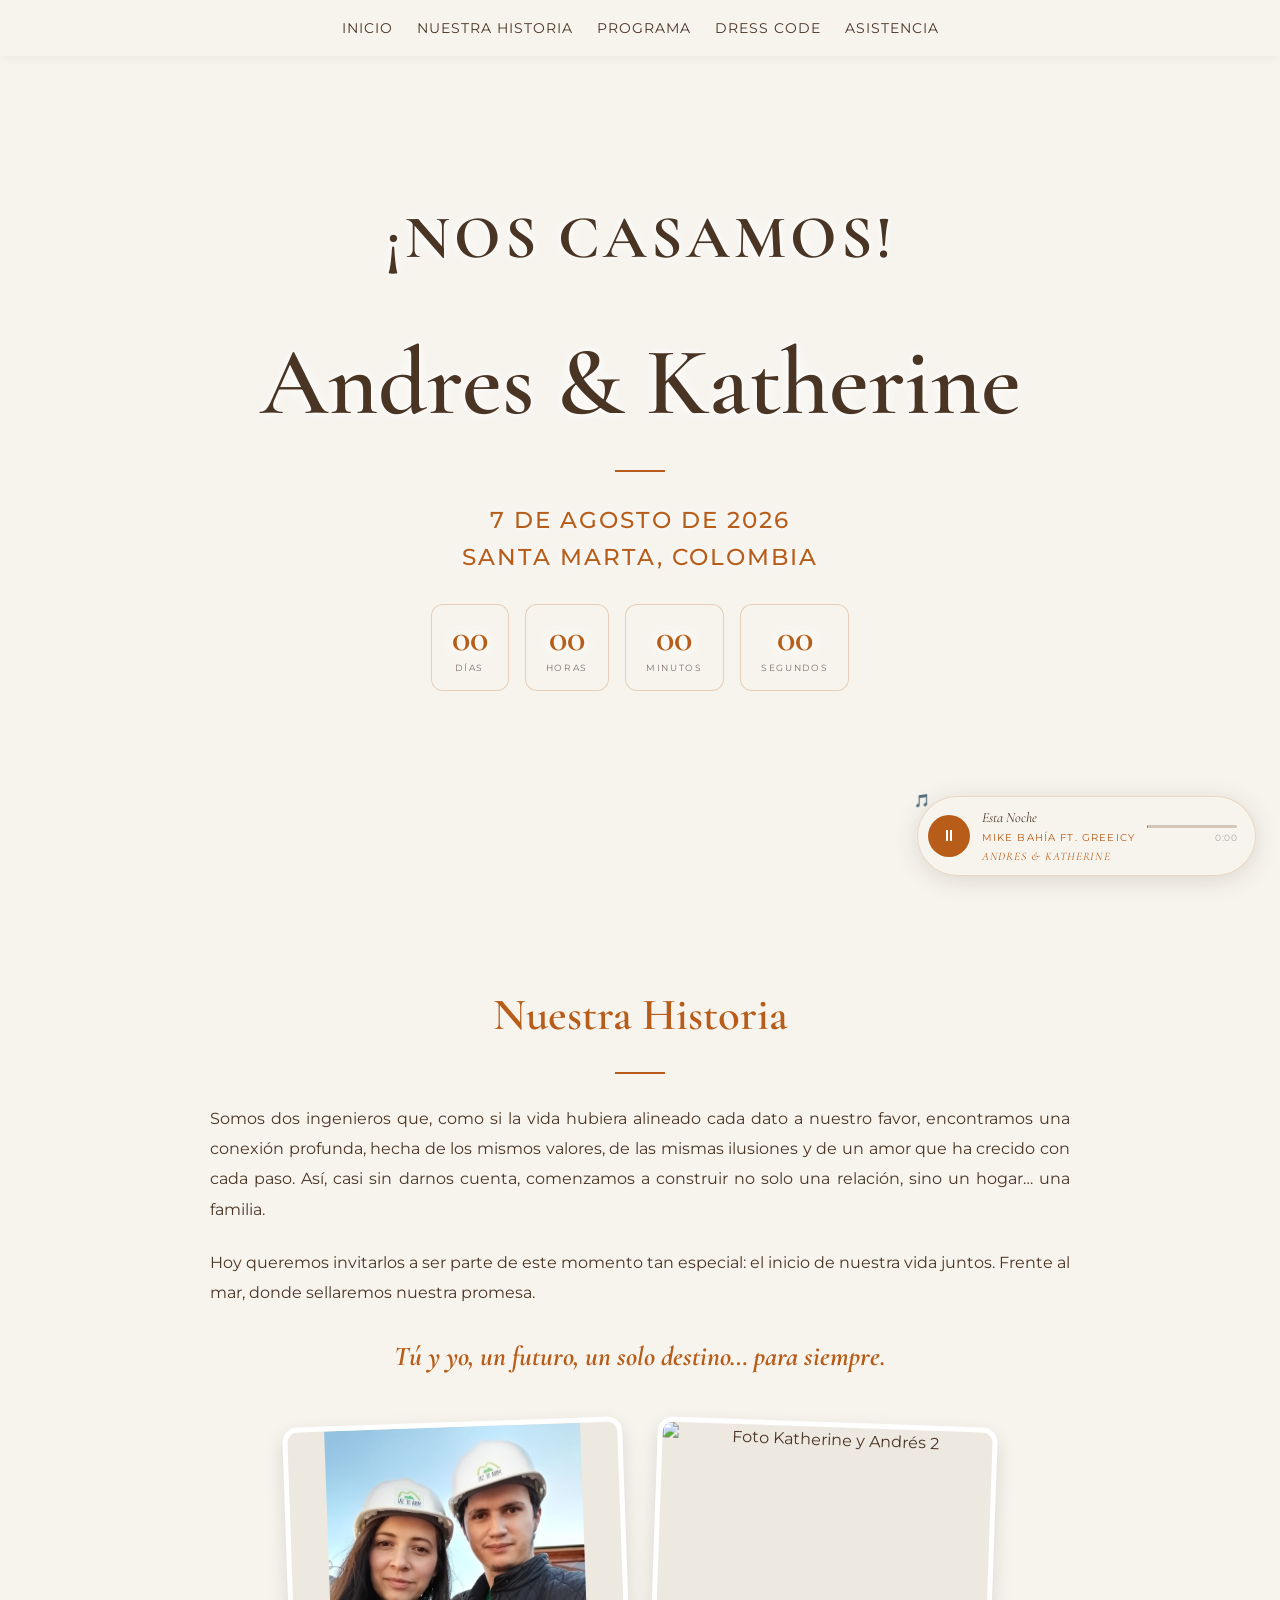
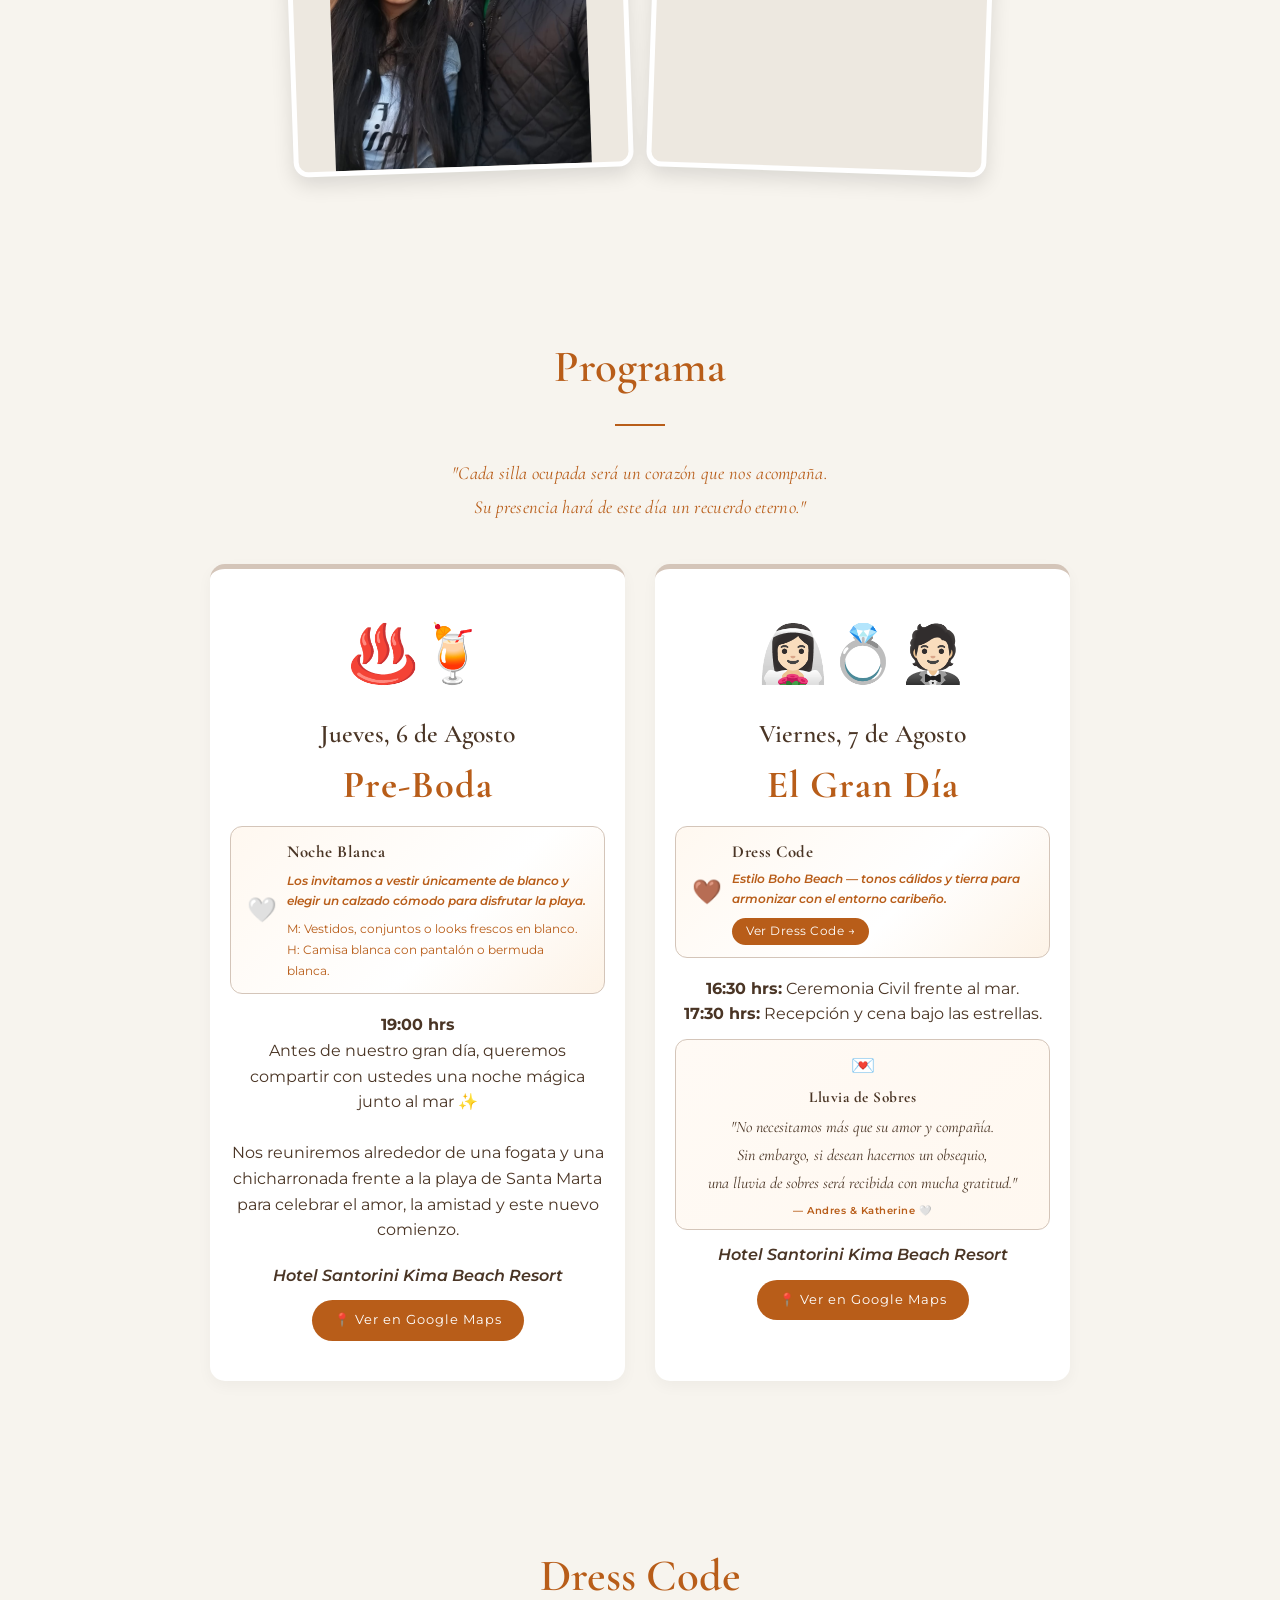
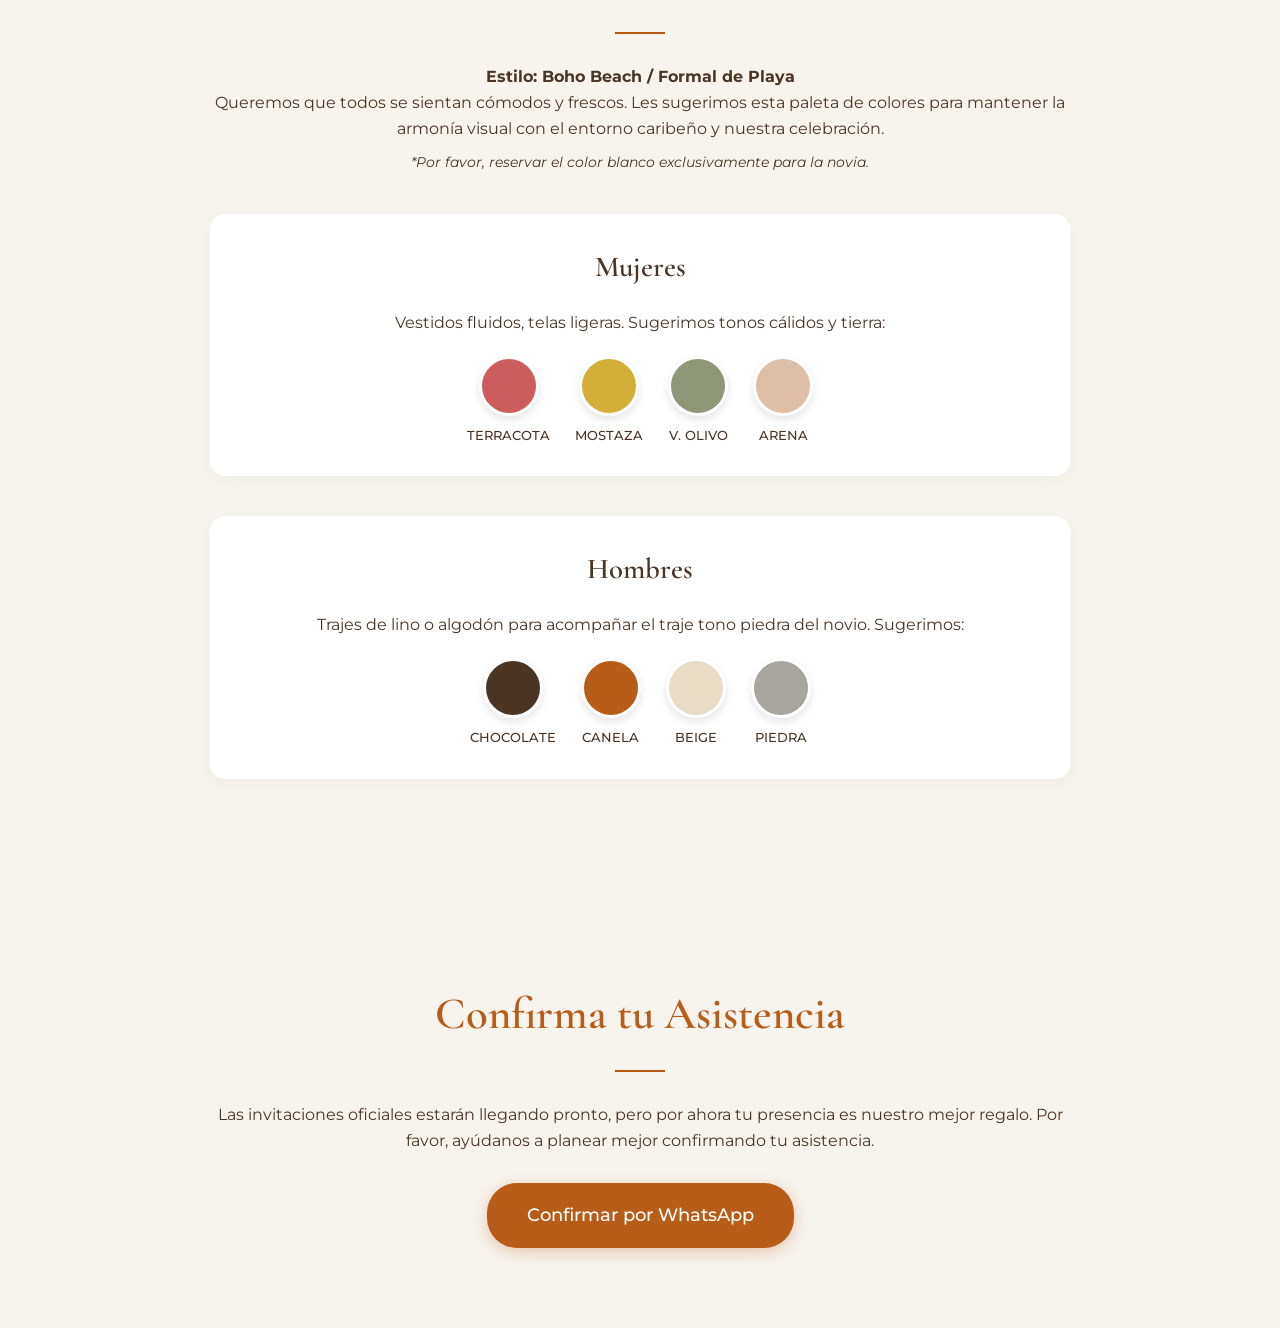
==== index.html @ 2c92c952 "Ajuste seccion programa" ====
<!doctype html>
<html lang="es">

<head>
    <meta charset="UTF-8" />
    <meta name="viewport" content="width=device-width, initial-scale=1.0" />
    <title>Boda Andres & Katherine</title>

    <link rel="preconnect" href="https://fonts.googleapis.com" />
    <link rel="preconnect" href="https://fonts.gstatic.com" crossorigin />
    <link
        href="https://fonts.googleapis.com/css2?family=Cormorant+Garamond:ital,wght@0,400;0,600;1,400&family=Montserrat:wght@300;400;500&display=swap"
        rel="stylesheet" />

    <style>
        :root {
            --bg-color: #f7f4ee;
            --text-color: #4a3525;
            --accent-color: #b85d19;
            --light-accent: #d4c5b9;
            --font-title: "Cormorant Garamond", serif;
            --font-text: "Montserrat", sans-serif;
        }

        * {
            margin: 0;
            padding: 0;
            box-sizing: border-box;
        }

        body {
            font-family: var(--font-text);
            background-color: var(--bg-color);
            color: var(--text-color);
            line-height: 1.6;
        }

        h1,
        h2,
        h3,
        h4 {
            font-family: var(--font-title);
            font-weight: 600;
        }

        nav {
            position: fixed;
            top: 0;
            width: 100%;
            background-color: rgba(247, 244, 238, 0.95);
            padding: 15px 0;
            text-align: center;
            z-index: 1000;
            box-shadow: 0 2px 10px rgba(0, 0, 0, 0.05);
        }

        nav a {
            text-decoration: none;
            color: var(--text-color);
            margin: 0 10px;
            font-size: 0.85rem;
            text-transform: uppercase;
            letter-spacing: 1px;
            transition: color 0.3s;
        }

        nav a:hover {
            color: var(--accent-color);
        }

        section {
            padding: 80px 20px;
            max-width: 900px;
            margin: 0 auto;
            text-align: center;
        }

        /* CARRUSEL */
        #inicio {
            position: relative;
            height: 100vh;
            display: flex;
            flex-direction: column;
            justify-content: center;
            align-items: center;
            overflow: hidden;
            padding-top: 60px;
            max-width: 100%;
        }

        .carousel-track { position: absolute; inset: 0; z-index: 0; }

        .carousel-slide {
            position: absolute;
            inset: 0;
            opacity: 0;
            transition: opacity 1.4s ease-in-out;
            overflow: hidden;
        }

        /* Fondo difuminado — llena espacios laterales en fotos verticales */
        .carousel-slide::before {
            content: '';
            position: absolute;
            inset: -20px;
            background-image: inherit;
            background-size: cover;
            background-position: center;
            filter: blur(18px) brightness(0.55) saturate(0.75);
            transform: scale(1.1);
            z-index: 0;
        }

        /* Foto principal centrada y completa — sin recortar */
        .carousel-slide::after {
            content: '';
            position: absolute;
            inset: 0;
            background-image: inherit;
            background-size: contain;
            background-position: center;
            background-repeat: no-repeat;
            z-index: 1;
        }

        /* Gradiente elegante encima del carrusel */
        .carousel-track::after {
            content: '';
            position: absolute;
            inset: 0;
            background: linear-gradient(to bottom,
                rgba(247, 244, 238, 0.10) 0%,
                rgba(247, 244, 238, 0.40) 60%,
                rgba(247, 244, 238, 0.88) 100%);
            z-index: 2;
            pointer-events: none;
        }

        .carousel-slide.active {
            opacity: 1;
        }

        /* Hint visual — invita al usuario a interactuar */
        .touch-hint {
            position: absolute;
            bottom: 5.5rem;
            left: 50%;
            font-family: var(--font-title);
            font-style: italic;
            font-size: 1.4rem;
            color: rgba(74, 53, 37, 0.9);
            letter-spacing: .18em;
            z-index: 10;
            pointer-events: none;
            white-space: nowrap;
            text-shadow: 0 1px 12px rgba(247,244,238,0.9);
            animation: fadeHint 2s ease-in-out infinite;
            transition: opacity .5s ease;
        }
        .touch-hint.hidden {
            opacity: 0 !important;
            animation: none !important;
        }
        @keyframes fadeHint {
            0%   { opacity: .5;  transform: translateX(-50%) scale(1);    }
            50%  { opacity: 1;   transform: translateX(-50%) scale(1.12); }
            100% { opacity: .5;  transform: translateX(-50%) scale(1);    }
        }

        /* ── FLECHA DE SCROLL ── */
        .scroll-arrow {
            position: absolute;
            bottom: 2rem;
            left: 50%;
            transform: translateX(-50%);
            z-index: 10;
            display: flex;
            flex-direction: column;
            align-items: center;
            gap: .35rem;
            opacity: 0;
            pointer-events: none;
            transition: opacity .8s ease;
        }
        .scroll-arrow.visible { opacity: 1; }
        .scroll-arrow.hidden  { opacity: 0; }
        .scroll-arrow span {
            font-family: var(--font-title);
            font-style: italic;
            font-size: 1.4rem;
            letter-spacing: .18em;
            color: rgba(74, 53, 37, 0.9);
            text-shadow: 0 1px 8px rgba(247,244,238,0.85);
            margin-bottom: .2rem;
        }
        .scroll-arrow .chevron {
            width: 20px;
            height: 20px;
            border-right: 2px solid rgba(74, 53, 37, 0.45);
            border-bottom: 2px solid rgba(74, 53, 37, 0.45);
            transform: rotate(45deg);
            animation: arrowBounce 1.4s ease-in-out infinite;
        }
        .scroll-arrow .chevron:nth-child(3) { animation-delay: .2s; }
        .scroll-arrow .chevron:nth-child(4) { animation-delay: .4s; }
        @keyframes arrowBounce {
            0%, 100% { opacity: .25; transform: rotate(45deg) translateY(0);   }
            50%       { opacity: .9;  transform: rotate(45deg) translateY(5px); }
        }

        /* 
          *** INSTRUCCIONES DE USO ***
          Reemplaza las URLs de abajo con las rutas de tus fotos.
          Puedes usar rutas relativas como: url('img/foto1.jpg')
          o URLs externas. Añade o quita slides según necesites.
        */
        /* ── 23 slides ── */
        .slide-1  { background-image: url('img/Arrodillada.JPG'); }
        .slide-2  { background-image: url('img/foto1.jpeg'); }
        .slide-4  { background-image: url('img/foto4.jpeg'); }
        .slide-5  { background-image: url('img/foto5.jpeg'); }
        .slide-6  { background-image: url('img/foto6.jpeg'); }
        .slide-7  { background-image: url('img/foto7.jpeg'); }
        .slide-8  { background-image: url('img/foto8.jpeg'); }
        .slide-9  { background-image: url('img/foto9.jpeg'); }
        .slide-10 { background-image: url('img/foto10.jpeg'); }
        .slide-11 { background-image: url('img/foto11.jpeg'); }
        .slide-12 { background-image: url('img/foto12.jpeg'); }
        .slide-13 { background-image: url('img/foto13.jpeg'); }
        .slide-14 { background-image: url('img/foto14.jpeg'); }
        .slide-15 { background-image: url('img/foto15.jpeg'); }
        .slide-16 { background-image: url('img/foto16.jpeg'); }
        .slide-17 { background-image: url('img/foto17.jpeg'); }
        .slide-19 { background-image: url('img/foto19.jpeg'); }
        .slide-20 { background-image: url('img/foto20.jpeg'); }
        .slide-21 { background-image: url('img/foto23.jpeg'); }
        .slide-22 { background-image: url('img/Beso.png'); }


        /* Contenido del Hero (sobre el carrusel) */
        .hero-content {
            position: relative;
            z-index: 2;
            display: flex;
            flex-direction: column;
            align-items: center;
            text-shadow:
                0 0 6px rgba(255,255,255,0.95),
                0 0 14px rgba(255,255,255,0.75),
                0 0 24px rgba(255,255,255,0.45);
        }

        #inicio h1 { font-size: 6rem; margin-bottom: 10px; color: var(--text-color); }
        #inicio h2 { font-size: 1.5rem; font-weight: 400; letter-spacing: 3px; margin-bottom: 20px; }

        .fecha-lugar {
            font-size: 1.45rem;
            font-weight: 500;
            text-transform: uppercase;
            letter-spacing: 2px;
            color: var(--accent-color);
        }

        /* ================================================
           RESTO DE SECCIONES (sin cambios)
        ================================================ */
        .section-title {
            font-size: 2.8rem;
            margin-bottom: 20px;
            color: var(--accent-color);
        }

        .divider {
            width: 50px;
            height: 2px;
            background-color: var(--accent-color);
            margin: 0 auto 30px auto;
        }

        /* Historia texto */
        .historia-texto {
            max-width: max-content;
            margin: 0 auto;
            text-align: justify;
            hyphens: auto;
        }

        .historia-texto p {
            margin-bottom: 1.4em;
            font-size: 1rem;
            line-height: 1.9;
            color: var(--text-color);
        }

        .historia-frase {
            font-family: var(--font-title);
            font-style: italic;
            font-size: 1.7rem !important;
            font-weight: 700 !important;
            color: var(--accent-color) !important;
            text-align: center !important;
            margin-top: 10px;
            margin-bottom: 0 !important;
        }

        .galeria-pareja {
            display: flex;
            justify-content: center;
            gap: 24px;
            margin-top: 40px;
            flex-wrap: wrap;
            align-items: flex-start;
        }

        .galeria-pareja img {
            width: 100%;
            max-width: 340px;
            height: 350px;            /* altura automática = foto completa */
            border-radius: 15px;
            box-shadow: 0 8px 20px rgba(0,0,0,0.12);
            object-fit: contain;     /* nunca recorta */
            background-color: #ede8e0;
            border: 5px solid #fff;
            transform: rotate(-2deg);
            transition: transform 0.3s;
        }

        .galeria-pareja img:nth-child(even) {
            transform: rotate(2deg);
        }

        .galeria-pareja img:hover {
            transform: rotate(0deg) scale(1.02);
        }

        .programa-container {
            display: flex;
            gap: 30px;
            margin-top: 40px;
        }

        .columna-programa {
            flex: 1;
            background-color: #fff;
            padding: 40px 20px;
            border-radius: 15px;
            box-shadow: 0 5px 15px rgba(0, 0, 0, 0.04);
            border-top: 5px solid var(--light-accent);
        }

        .icono-animado {
            font-size: 3.5rem;
            margin-bottom: 15px;
            display: inline-block;
            animation: flotar 3s ease-in-out infinite;
        }

        @keyframes flotar {

            0%,
            100% {
                transform: translateY(0);
            }

            50% {
                transform: translateY(-10px);
            }
        }

        .genero-dresscode {
            margin: 40px 0;
            background: #fff;
            padding: 30px;
            border-radius: 15px;
            box-shadow: 0 5px 15px rgba(0, 0, 0, 0.03);
        }

        .genero-dresscode h4 {
            font-size: 1.8rem;
            margin-bottom: 20px;
            color: var(--text-color);
        }

        .paleta-colores {
            display: flex;
            justify-content: center;
            gap: 25px;
            flex-wrap: wrap;
        }

        .color-item {
            display: flex;
            flex-direction: column;
            align-items: center;
        }

        .color-swatch {
            width: 60px;
            height: 60px;
            border-radius: 50%;
            margin-bottom: 10px;
            box-shadow: 0 4px 8px rgba(0, 0, 0, 0.1);
            border: 3px solid #fff;
        }

        .c-chocolate {
            background-color: #4a3525;
        }

        .c-canela {
            background-color: #b85d19;
        }

        .c-beige {
            background-color: #e8dcc7;
        }

        .c-piedra {
            background-color: #a8a59e;
        }

        .c-terracota {
            background-color: #cd5c5c;
        }

        .c-olivo {
            background-color: #8f9779;
        }

        .c-mostaza {
            background-color: #d4af37;
        }

        .c-arena {
            background-color: #dcbfa6;
        }

        .nombre-color {
            font-size: 0.8rem;
            font-weight: 500;
            text-transform: uppercase;
        }

        /* WhatsApp */
        .btn-whatsapp {
            display: inline-block;
            background-color: var(--accent-color);
            color: #fff;
            padding: 18px 40px;
            border-radius: 30px;
            text-decoration: none;
            font-weight: 500;
            font-size: 1.1rem;
            margin-top: 30px;
            transition:
                background-color 0.3s,
                transform 0.3s;
            box-shadow: 0 4px 15px rgba(184, 93, 25, 0.3);
        }

        .btn-whatsapp:hover {
            background-color: var(--text-color);
            transform: translateY(-3px);
        }

        /* ================================================
           CONTADOR REGRESIVO
        ================================================ */
        .countdown-wrapper {
            position: relative;
            z-index: 2;
            margin-top: 28px;
            display: flex;
            gap: 16px;
            justify-content: center;
            flex-wrap: wrap;
        }

        .countdown-item {
            background: rgba(247, 244, 238, 0.82);
            backdrop-filter: blur(6px);
            border: 1px solid rgba(184, 93, 25, 0.25);
            border-radius: 12px;
            padding: 14px 20px;
            min-width: 72px;
            text-align: center;
        }

        .countdown-num {
            font-family: var(--font-title);
            font-size: 2.4rem;
            font-weight: 600;
            color: var(--accent-color);
            line-height: 1;
            display: block;
        }

        .countdown-label {
            font-family: var(--font-text);
            font-size: 0.58rem;
            letter-spacing: 0.18em;
            text-transform: uppercase;
            color: var(--text-color);
            opacity: 0.7;
            margin-top: 4px;
            display: block;
        }

        /* ================================================
           REPRODUCTOR DE MÚSICA
        ================================================ */
        #music-player {
            position: fixed;
            bottom: 24px;
            right: 24px;
            z-index: 999;
            display: flex;
            align-items: center;
            gap: 12px;
            background: rgba(247, 244, 238, 0.96);
            backdrop-filter: blur(10px);
            border: 1px solid rgba(184, 93, 25, 0.2);
            border-radius: 50px;
            padding: 10px 18px 10px 10px;
            box-shadow: 0 4px 24px rgba(74, 53, 37, 0.15);
            transition: all 0.3s ease;
        }

        #music-player:hover {
            box-shadow: 0 6px 32px rgba(74, 53, 37, 0.22);
        }

        .music-btn {
            width: 42px;
            height: 42px;
            border-radius: 50%;
            background: var(--accent-color);
            border: none;
            cursor: pointer;
            display: flex;
            align-items: center;
            justify-content: center;
            font-size: 1rem;
            color: #fff;
            flex-shrink: 0;
            transition:
                background 0.2s,
                transform 0.15s;
        }

        .music-btn:hover {
            background: var(--text-color);
            transform: scale(1.07);
        }

        .music-info {
            display: flex;
            flex-direction: column;
            gap: 1px;
        }

        .music-title {
            font-family: var(--font-title);
            font-size: 0.88rem;
            font-style: italic;
            color: var(--text-color);
            white-space: nowrap;
            max-width: 160px;
            overflow: hidden;
            text-overflow: ellipsis;
        }

        .music-sub {
            font-size: 0.6rem;
            letter-spacing: 0.12em;
            text-transform: uppercase;
            color: var(--accent-color);
        }

        .music-couple {
            font-family: var(--font-title);
            font-style: italic;
            font-size: .72rem;
            color: var(--accent-color);
            letter-spacing: .08em;
            text-transform: uppercase;}
        /* barra de progreso */
        .music-progress-wrap {
            width: 90px;
            display: flex;
            flex-direction: column;
            gap: 3px;
        }

        .music-progress-bar {
            width: 100%;
            height: 3px;
            background: var(--light-accent);
            border-radius: 2px;
            cursor: pointer;
            overflow: hidden;
        }

        .music-progress-fill {
            height: 100%;
            width: 0%;
            background: var(--accent-color);
            border-radius: 2px;
            transition: width 0.3s linear;
            pointer-events: none;
        }

        .music-time {
            font-size: 0.58rem;
            color: #aaa;
            letter-spacing: 0.05em;
            text-align: right;
        }

        /* nota flotante animada */
        .music-note {
            position: absolute;
            top: -6px;
            left: -4px;
            font-size: 0.8rem;
            animation: noteFloat 2.5s ease-in-out infinite;
            pointer-events: none;
        }

        @keyframes noteFloat {

            0%,
            100% {
                transform: translateY(0) rotate(-10deg);
                opacity: 0.8;
            }

            50% {
                transform: translateY(-8px) rotate(10deg);
                opacity: 1;
            }
        }

        .music-note.paused {
            animation: none;
            opacity: 0.4;
        }

        @media (max-width: 768px) {
            #inicio h1 {
                font-size: 3rem;
            }

            #inicio h2 {
                font-size: 1.8rem;
                letter-spacing: 2px;
            }

            nav {
                padding: 10px 0;
                display: flex;
                flex-wrap: wrap;
                justify-content: center;
            }

            nav a {
                margin: 5px 10px;
            }

            .programa-container {
                flex-direction: column;
                gap: 20px;
            }

            .galeria-pareja img {
                max-width: 100%;
            }

            .carousel-btn {
                width: 36px;
                height: 36px;
                font-size: 1rem;
            }

            #music-player {
                bottom: 14px;
                right: 14px;
                padding: 8px 14px 8px 8px;
            }

            .music-progress-wrap {
                display: none;
            }

            .music-title {
                max-width: 120px;
            }
        }
    </style>
</head>

<body>
    <nav>
        <a href="#inicio">Inicio</a>
        <a href="#historia">Nuestra Historia</a>
        <a href="#programa">Programa</a>
        <a href="#dress-code">Dress Code</a>
        <a href="#rsvp">Asistencia</a>
    </nav>

    <!-- CARRUSEL: 23 slides -->
    <section id="inicio">
        <!-- Fondo: slides del carrusel -->
        <div class="carousel-track">
            <div class="carousel-slide slide-1 active"></div>
            <div class="carousel-slide slide-2"></div>
            <div class="carousel-slide slide-4"></div>
            <div class="carousel-slide slide-5"></div>
            <div class="carousel-slide slide-6"></div>
            <div class="carousel-slide slide-7"></div>
            <div class="carousel-slide slide-8"></div>
            <div class="carousel-slide slide-9"></div>
            <div class="carousel-slide slide-10"></div>
            <div class="carousel-slide slide-11"></div>
            <div class="carousel-slide slide-12"></div>
            <div class="carousel-slide slide-13"></div>
            <div class="carousel-slide slide-14"></div>
            <div class="carousel-slide slide-15"></div>
            <div class="carousel-slide slide-16"></div>
            <div class="carousel-slide slide-17"></div>
            <div class="carousel-slide slide-19"></div>
            <div class="carousel-slide slide-20"></div>
            <div class="carousel-slide slide-21"></div>
            <div class="carousel-slide slide-22"></div>
        </div>

        <!-- Hint: desaparece al primer clic -->
        <div class="touch-hint" id="touch-hint">▶ &nbsp;Toca para comenzar</div>

        <!-- Flecha scroll — aparece tras el primer clic -->
        <div class="scroll-arrow" id="scroll-arrow">
            <span>Desliza para descubrir más</span>
            <div class="chevron"></div>
        </div>

        <div class="hero-content">
            <h2 style="font-size: 3.8rem; font-weight: 700; letter-spacing: 4px;">¡NOS CASAMOS!</h2>
            <h1>Andres & Katherine</h1>
            <div class="divider"></div>
            <p class="fecha-lugar">
                7 de Agosto de 2026<br />Santa Marta, Colombia
            </p>

            <!-- CONTADOR REGRESIVO -->
            <div class="countdown-wrapper">
                <div class="countdown-item">
                    <span class="countdown-num" id="cd-d">--</span>
                    <span class="countdown-label">Días</span>
                </div>
                <div class="countdown-item">
                    <span class="countdown-num" id="cd-h">--</span>
                    <span class="countdown-label">Horas</span>
                </div>
                <div class="countdown-item">
                    <span class="countdown-num" id="cd-m">--</span>
                    <span class="countdown-label">Minutos</span>
                </div>
                <div class="countdown-item">
                    <span class="countdown-num" id="cd-s">--</span>
                    <span class="countdown-label">Segundos</span>
                </div>
            </div>
        </div>
    </section>

    <!-- Nuestra Historia -->
    <section id="historia">
        <h2 class="section-title">Nuestra Historia</h2>
        <div class="divider"></div>
        <div class="historia-texto">
            <p>
                Somos dos ingenieros que, como si la vida hubiera alineado cada dato a
                nuestro favor, encontramos una conexión profunda, hecha de los mismos
                valores, de las mismas ilusiones y de un amor que ha crecido con cada
                paso. Así, casi sin darnos cuenta, comenzamos a construir no solo una
                relación, sino un hogar… una familia.
            </p>
            <p>
                Hoy queremos invitarlos a ser parte de este momento tan especial: el
                inicio de nuestra vida juntos. Frente al mar, donde sellaremos nuestra
                promesa.
            </p>
            <p class="historia-frase">
                Tú y yo, un futuro, un solo destino… para siempre.
            </p>
        </div>
        <div class="galeria-pareja">
            <img src="img/Ingenieros.jpeg" alt="Foto Katherine y Andrés 1">
            <img src="img/Anillo.JPG"      alt="Foto Katherine y Andrés 2">
        </div>
    </section>

    <!-- Programa -->
    <section id="programa">
        <h2 class="section-title">Programa</h2>
        <div class="divider"></div>
        <!-- Mensaje central Programa -->
        <p style="
            font-family: var(--font-title);
            font-size: 1.15rem;
            font-style: italic;
            color: var(--accent-color);
            text-align: center;
            line-height: 1.85;
            max-width: 520px;
            margin: 0 auto 2rem;
            letter-spacing: 0.3px;
        ">
            "Cada silla ocupada será un corazón que nos acompaña.<br>
            Su presencia hará de este día un recuerdo eterno."
        </p>

        <div class="programa-container">
            <div class="columna-programa">
                <span class="icono-animado">♨️🍹</span>
                <h3 style="font-size: 1.6rem;">Jueves, 6 de Agosto</h3>
                <h2 style="font-family: var(--font-title); font-size: 2.4rem; color: var(--accent-color); margin-bottom: 8px; font-weight: 700; letter-spacing: 1px;">
                    Pre-Boda
                </h2>

                <!-- Banner Noche Blanca -->
                <div style="
                    background: linear-gradient(135deg, #fff8f0 0%, #ffffff 60%, #fdf3e7 100%);
                    border: 1.5px solid var(--light-accent);
                    border-radius: 12px;
                    padding: 12px 16px;
                    margin: 10px 0 18px;
                    display: flex;
                    align-items: center;
                    gap: 10px;
                ">
                    <span style="font-size: 1.5rem; flex-shrink:0;">🤍</span>
                    <div style="text-align:left;">
                        <p style="font-family: var(--font-title); font-size: 1.05rem; font-weight: 700; color: var(--text-color); margin: 0 0 6px; letter-spacing: 0.5px;">Noche Blanca</p>
                        <p style="font-size: 0.72rem; color: var(--accent-color); margin: 0 0 8px; font-style: italic; font-weight: 600; line-height: 1.7;">Los invitamos a vestir únicamente de blanco y elegir un calzado cómodo para disfrutar la playa.</p>
                        <p style="font-size: 0.72rem; color: var(--accent-color); margin: 0; line-height: 1.8;">M: Vestidos, conjuntos o looks frescos en blanco.<br>H: Camisa blanca con pantalón o bermuda blanca.</p>
                    </div>
                </div>

                <p><strong>19:00 hrs</strong></p>
                <p>Antes de nuestro gran día, queremos compartir con ustedes una noche mágica junto al mar ✨<br><br>Nos reuniremos alrededor de una fogata y una chicharronada frente a la playa de Santa Marta para celebrar el amor, la amistad y este nuevo comienzo.</p>
               <p style="margin-top: 20px">
                    <em style="font-weight: 600;">Hotel Santorini Kima Beach Resort</em>
                </p>
                <a href="https://www.google.com/maps/place/Hotel+Santorini+Kima+Beach+Resort/@11.0766873,-74.2172431,17z/data=!3m1!4b1!4m9!3m8!1s0x8ef4f874fcdbc19d:0xee5f0cf0794c9b19!5m2!4m1!1i2!8m2!3d11.076682!4d-74.2146682!16s%2Fg%2F1tdgwg0l?entry=ttu&g_ep=EgoyMDI2MDUwNi4wIKXMDSoASAFQAw%3D%3D" target="_blank" style="display: inline-block; margin-top: 12px; padding: 10px 22px; background-color: var(--accent-color); color: #fff; border-radius: 25px; text-decoration: none; font-size: 0.8rem; letter-spacing: 1px; font-family: var(--font-text);">📍 Ver en Google Maps</a>
            </div>
            <div class="columna-programa">
                <span class="icono-animado">👰🏻‍♀️💍🤵🏻</span>
                <h3 style="font-size: 1.6rem;">Viernes, 7 de Agosto</h3>
                <h2 style="font-family: var(--font-title); font-size: 2.4rem; color: var(--accent-color); margin-bottom: 8px; font-weight: 700; letter-spacing: 1px;">
                    El Gran Día
                </h2>

                <!-- Banner Dress Code -->
                <div style="
                    background: linear-gradient(135deg, #fff8f0 0%, #ffffff 60%, #fdf3e7 100%);
                    border: 1.5px solid var(--light-accent);
                    border-radius: 12px;
                    padding: 12px 16px;
                    margin: 10px 0 18px;
                    display: flex;
                    align-items: center;
                    gap: 10px;
                ">
                    <span style="font-size: 1.5rem; flex-shrink:0;">🤎</span>
                    <div style="text-align:left;">
                        <p style="font-family: var(--font-title); font-size: 1.05rem; font-weight: 700; color: var(--text-color); margin: 0 0 4px; letter-spacing: 0.5px;">Dress Code</p>
                        <p style="font-size: 0.72rem; color: var(--accent-color); margin: 0 0 8px; font-style: italic; font-weight: 600; line-height: 1.7;">Estilo Boho Beach — tonos cálidos y tierra para armonizar con el entorno caribeño.</p>
                        <a href="#dress-code" style="display:inline-block; font-size: 0.72rem; color: #fff; background: var(--accent-color); padding: 4px 14px; border-radius: 20px; text-decoration: none; font-family: var(--font-text); letter-spacing: 0.5px;">Ver Dress Code →</a>
                    </div>
                </div>

                <p><strong>16:30 hrs:</strong> Ceremonia Civil frente al mar.</p>
                <p>
                    <strong>17:30 hrs:</strong> Recepción y cena bajo las
                    estrellas.
                </p>

                <!-- Lluvia de Sobres -->
                <div style="
                    margin: 12px 0;
                    padding: 10px 0;
                    background: linear-gradient(135deg, #fffaf5 0%, #fff8f0 100%);
                    border: 1.5px solid var(--light-accent);
                    border-radius: 12px;
                    text-align: center;
                ">
                    <span style="font-size: 1.2rem; display:block; margin-bottom: 4px;">💌</span>
                    <p style="font-family: var(--font-title); font-size: 0.95rem; font-weight: 700; color: var(--text-color); margin: 0 0 4px; letter-spacing: 0.5px;">Lluvia de Sobres</p>
                    <p style="font-family: var(--font-title); font-size: 1rem; font-style: italic; color: var(--text-color); line-height: 1.75; margin: 0;">
                        "No necesitamos más que su amor y compañía.<br>
                        Sin embargo, si desean hacernos un obsequio,<br>
                        una lluvia de sobres será recibida con mucha gratitud."
                    </p>
                    <p style="font-size: 0.63rem; color: var(--accent-color); margin-top: 6px; letter-spacing: 0.5px; font-weight: 600;">— Andres &amp; Katherine 🤍</p>
                </div>

                <p style="margin-top: 4px">
                    <em style="font-weight: 600;">Hotel Santorini Kima Beach Resort</em>
                </p>
                <a href="https://www.google.com/maps/place/Hotel+Santorini+Kima+Beach+Resort/@11.0766873,-74.2172431,17z/data=!3m1!4b1!4m9!3m8!1s0x8ef4f874fcdbc19d:0xee5f0cf0794c9b19!5m2!4m1!1i2!8m2!3d11.076682!4d-74.2146682!16s%2Fg%2F1tdgwg0l?entry=ttu&g_ep=EgoyMDI2MDUwNi4wIKXMDSoASAFQAw%3D%3D" target="_blank" style="display: inline-block; margin-top: 12px; padding: 10px 22px; background-color: var(--accent-color); color: #fff; border-radius: 25px; text-decoration: none; font-size: 0.8rem; letter-spacing: 1px; font-family: var(--font-text);">📍 Ver en Google Maps</a>
            </div>
        </div>
    </section>

    <!-- Dress Code -->
    <section id="dress-code">
        <h2 class="section-title">Dress Code</h2>
        <div class="divider"></div>
        <p><strong>Estilo: Boho Beach / Formal de Playa</strong></p>
        <p>
            Queremos que todos se sientan cómodos y frescos. Les sugerimos esta
            paleta de colores para mantener la armonía visual con el entorno
            caribeño y nuestra celebración.
        </p>
        <p style="font-size: 0.9rem; margin-top: 10px">
            <em>*Por favor, reservar el color blanco exclusivamente para la
                novia.</em>
        </p>
        <div class="genero-dresscode">
            <h4>Mujeres</h4>
            <p style="margin-bottom: 20px">
                Vestidos fluidos, telas ligeras. Sugerimos tonos cálidos y tierra:
            </p>
            <div class="paleta-colores">
                <div class="color-item">
                    <div class="color-swatch c-terracota"></div>
                    <span class="nombre-color">Terracota</span>
                </div>
                <div class="color-item">
                    <div class="color-swatch c-mostaza"></div>
                    <span class="nombre-color">Mostaza</span>
                </div>
                <div class="color-item">
                    <div class="color-swatch c-olivo"></div>
                    <span class="nombre-color">V. Olivo</span>
                </div>
                <div class="color-item">
                    <div class="color-swatch c-arena"></div>
                    <span class="nombre-color">Arena</span>
                </div>
            </div>
        </div>
        <div class="genero-dresscode">
            <h4>Hombres</h4>
            <p style="margin-bottom: 20px">
                Trajes de lino o algodón para acompañar el traje tono piedra del
                novio. Sugerimos:
            </p>
            <div class="paleta-colores">
                <div class="color-item">
                    <div class="color-swatch c-chocolate"></div>
                    <span class="nombre-color">Chocolate</span>
                </div>
                <div class="color-item">
                    <div class="color-swatch c-canela"></div>
                    <span class="nombre-color">Canela</span>
                </div>
                <div class="color-item">
                    <div class="color-swatch c-beige"></div>
                    <span class="nombre-color">Beige</span>
                </div>
                <div class="color-item">
                    <div class="color-swatch c-piedra"></div>
                    <span class="nombre-color">Piedra</span>
                </div>
            </div>
        </div>
    </section>

    <!-- RSVP -->
    <section id="rsvp">
        <h2 class="section-title">Confirma tu Asistencia</h2>
        <div class="divider"></div>
        <p>
            Las invitaciones oficiales estarán llegando pronto, pero por ahora tu
            presencia es nuestro mejor regalo. Por favor, ayúdanos a planear mejor
            confirmando tu asistencia.
        </p>
        <a href="https://wa.me/573222176492?text=¡Hola!%20Qué%20emoción,%20confirmo%20mi%20asistencia%20a%20la%20boda%20de%20Katherine%20y%20Andrés.%20Mi%20nombre%20es:%20"
            class="btn-whatsapp" target="_blank">
            Confirmar por WhatsApp
        </a>
    </section>

    <!-- ================================================
         REPRODUCTOR DE MÚSICA FLOTANTE
         ✏️ Cambia el src del audio por tu canción:
            - Sube el mp3 a tu carpeta: src="img/cancion.mp3"
            - O usa un enlace directo a un mp3
    ================================================ -->
    <div id="music-player">
        <span class="music-note" id="music-note">🎵</span>
        <button class="music-btn" id="music-btn" onclick="toggleMusic()" title="Reproducir / Pausar">
            ▶
        </button>
        <div class="music-info">
            <!-- ✏️ Cambia el nombre de tu canción -->
            <span class="music-title" id="music-title">Esta Noche</span>
            <span class="music-sub">Mike Bahía ft. Greeicy</span>
            <span class="music-couple">Andres &amp; Katherine</span>
        </div>
        <div class="music-progress-wrap">
            <div class="music-progress-bar" id="progress-bar" onclick="seekMusic(event)">
                <div class="music-progress-fill" id="progress-fill"></div>
            </div>
            <span class="music-time" id="music-time">0:00</span>
        </div>
    </div>

    <!-- ✏️ CAMBIA src POR TU ARCHIVO DE MÚSICA -->
    <audio id="bg-audio" loop>
        <source src="img/Mike Bahía ft. Greeicy - Esta Noche (Letra).mp3" type="audio/mpeg" />
    </audio>

    <!-- ================================================
         JAVASCRIPT
    ================================================ -->
    <script>
        /* ── CARRUSEL + MÚSICA — arrancan con el primer clic/scroll ── */
        const slides     = document.querySelectorAll(".carousel-slide");
        const audio      = document.getElementById("bg-audio");
        const btn        = document.getElementById("music-btn");
        const note       = document.getElementById("music-note");
        const fill       = document.getElementById("progress-fill");
        const timeLabel  = document.getElementById("music-time");
        const hint       = document.getElementById("touch-hint");
        let   current    = 0;
        let   playing    = false;
        let   carStarted = false;
        const INTERVAL   = 5000;

        function nextSlide() {
            slides[current].classList.remove("active");
            current = (current + 1) % slides.length;
            slides[current].classList.add("active");
        }

        function unlockExperience() {
            if (carStarted) return;
            carStarted = true;

            // Oculta el hint
            if (hint) hint.classList.add("hidden");

            // Muestra la flecha de scroll
            const arrow = document.getElementById("scroll-arrow");
            if (arrow) setTimeout(() => arrow.classList.add("visible"), 600);

            // Arranca carrusel
            setInterval(nextSlide, INTERVAL);

            // Arranca música
            audio.volume = 0.5;
            audio.play().then(() => {
                playing = true;
                btn.textContent = "⏸";
                note.classList.remove("paused");
            }).catch(() => {
                btn.textContent = "▶";
                note.classList.add("paused");
            });

            document.removeEventListener("click",      unlockExperience);
            document.removeEventListener("touchstart", unlockExperience);
            document.removeEventListener("scroll",     unlockExperience);
        }

        document.addEventListener("click",      unlockExperience);
        document.addEventListener("touchstart", unlockExperience);
        document.addEventListener("scroll",     unlockExperience);

        // Oculta la flecha al hacer scroll
        window.addEventListener("scroll", () => {
            const arrow = document.getElementById("scroll-arrow");
            if (arrow && window.scrollY > 80) arrow.classList.remove("visible");
        }, { passive: true });

        /* ── CUENTA REGRESIVA ── */
        const weddingDate = new Date("2026-08-07T16:00:00");
        function updateCountdown() {
            const now  = new Date();
            const diff = weddingDate - now;
            if (diff <= 0) {
                ["cd-d","cd-h","cd-m","cd-s"].forEach(
                    id => document.getElementById(id).textContent = "00"
                );
                return;
            }
            const pad = n => String(Math.floor(n)).padStart(2, "0");
            document.getElementById("cd-d").textContent = pad(diff / 86400000);
            document.getElementById("cd-h").textContent = pad((diff % 86400000) / 3600000);
            document.getElementById("cd-m").textContent = pad((diff % 3600000)  / 60000);
            document.getElementById("cd-s").textContent = pad((diff % 60000)    / 1000);
        }
        updateCountdown();
        setInterval(updateCountdown, 1000);

        /* ── BOTÓN PAUSAR / REANUDAR ── */
        function toggleMusic() {
            if (playing) {
                audio.pause();
                btn.textContent = "▶";
                note.classList.add("paused");
            } else {
                audio.play();
                btn.textContent = "⏸";
                note.classList.remove("paused");
            }
            playing = !playing;
        }

        /* ── BARRA DE PROGRESO ── */
        audio.addEventListener("timeupdate", () => {
            if (!audio.duration) return;
            const pct = (audio.currentTime / audio.duration) * 100;
            fill.style.width = pct + "%";
            const m = Math.floor(audio.currentTime / 60);
            const s = Math.floor(audio.currentTime % 60).toString().padStart(2, "0");
            timeLabel.textContent = m + ":" + s;
        });

        function seekMusic(e) {
            const bar  = document.getElementById("progress-bar");
            const rect = bar.getBoundingClientRect();
            audio.currentTime = ((e.clientX - rect.left) / rect.width) * audio.duration;
        }

    </script>
</body>

</html>
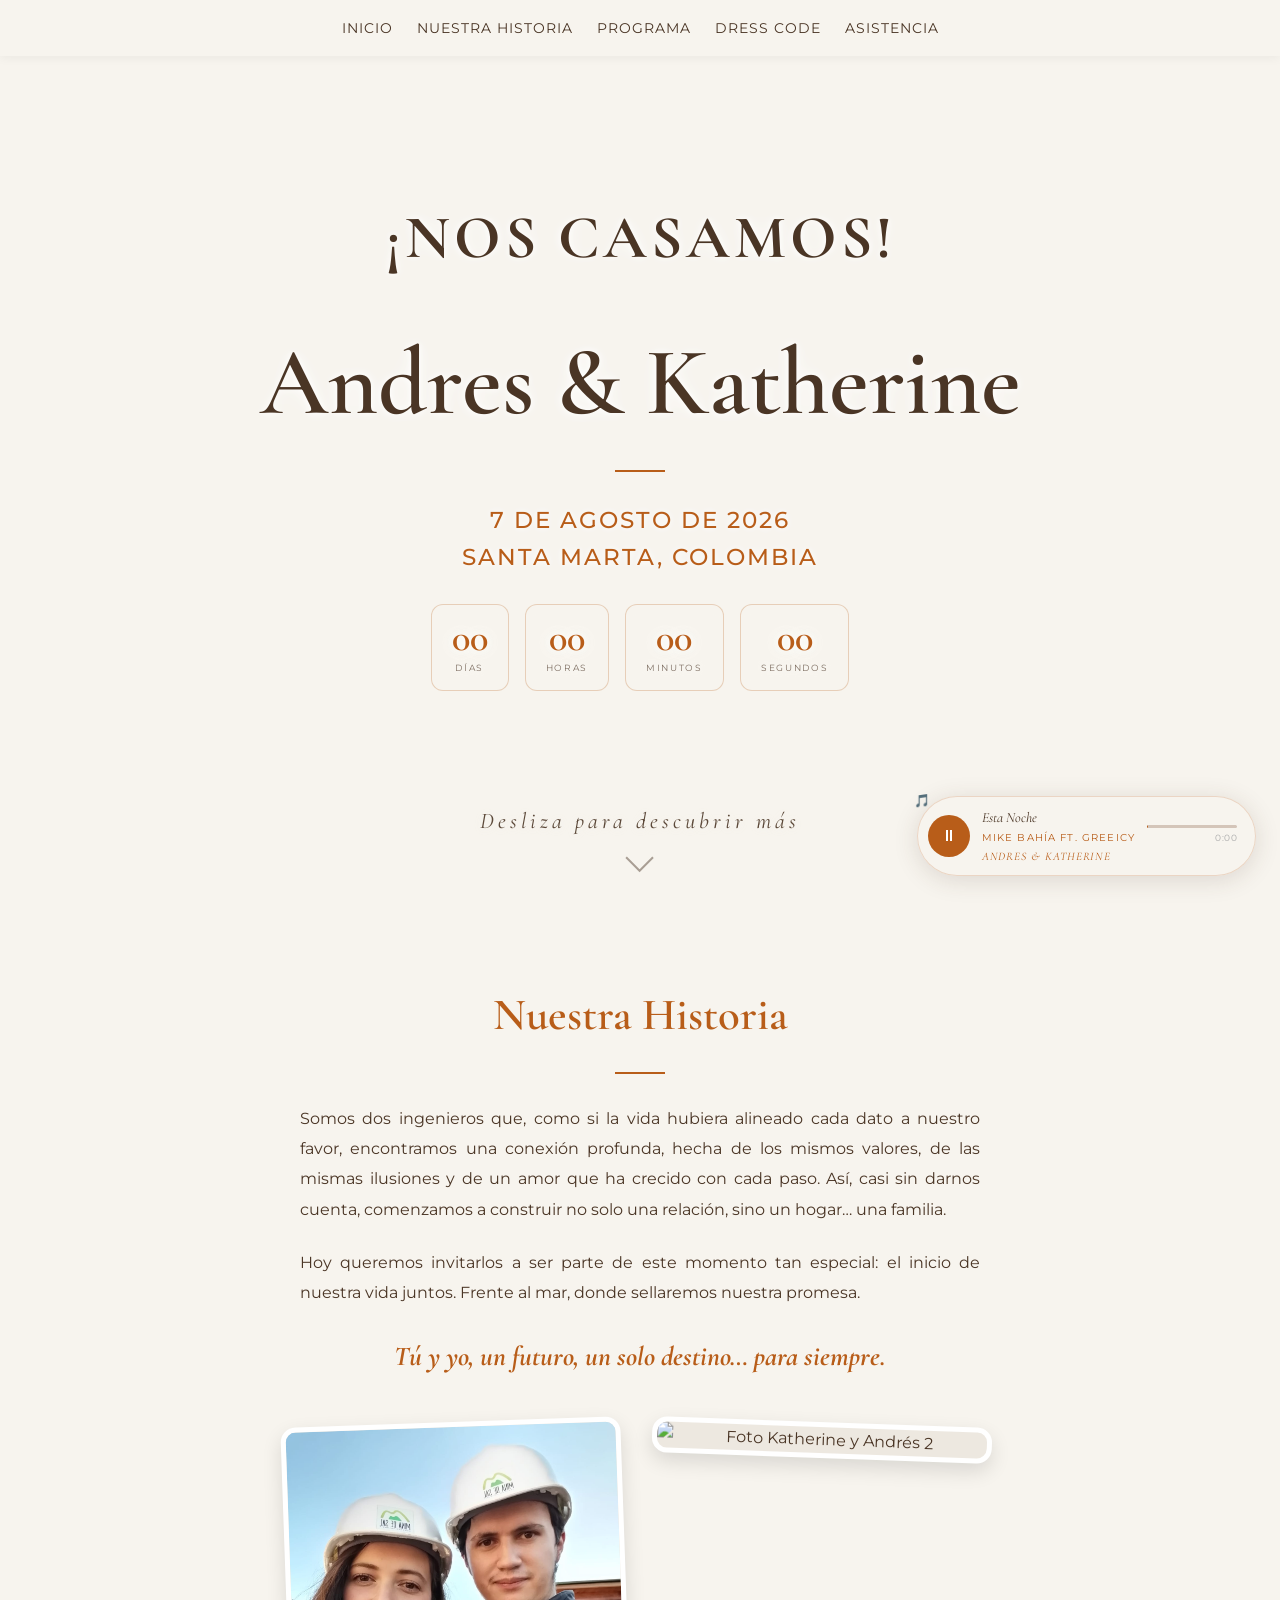
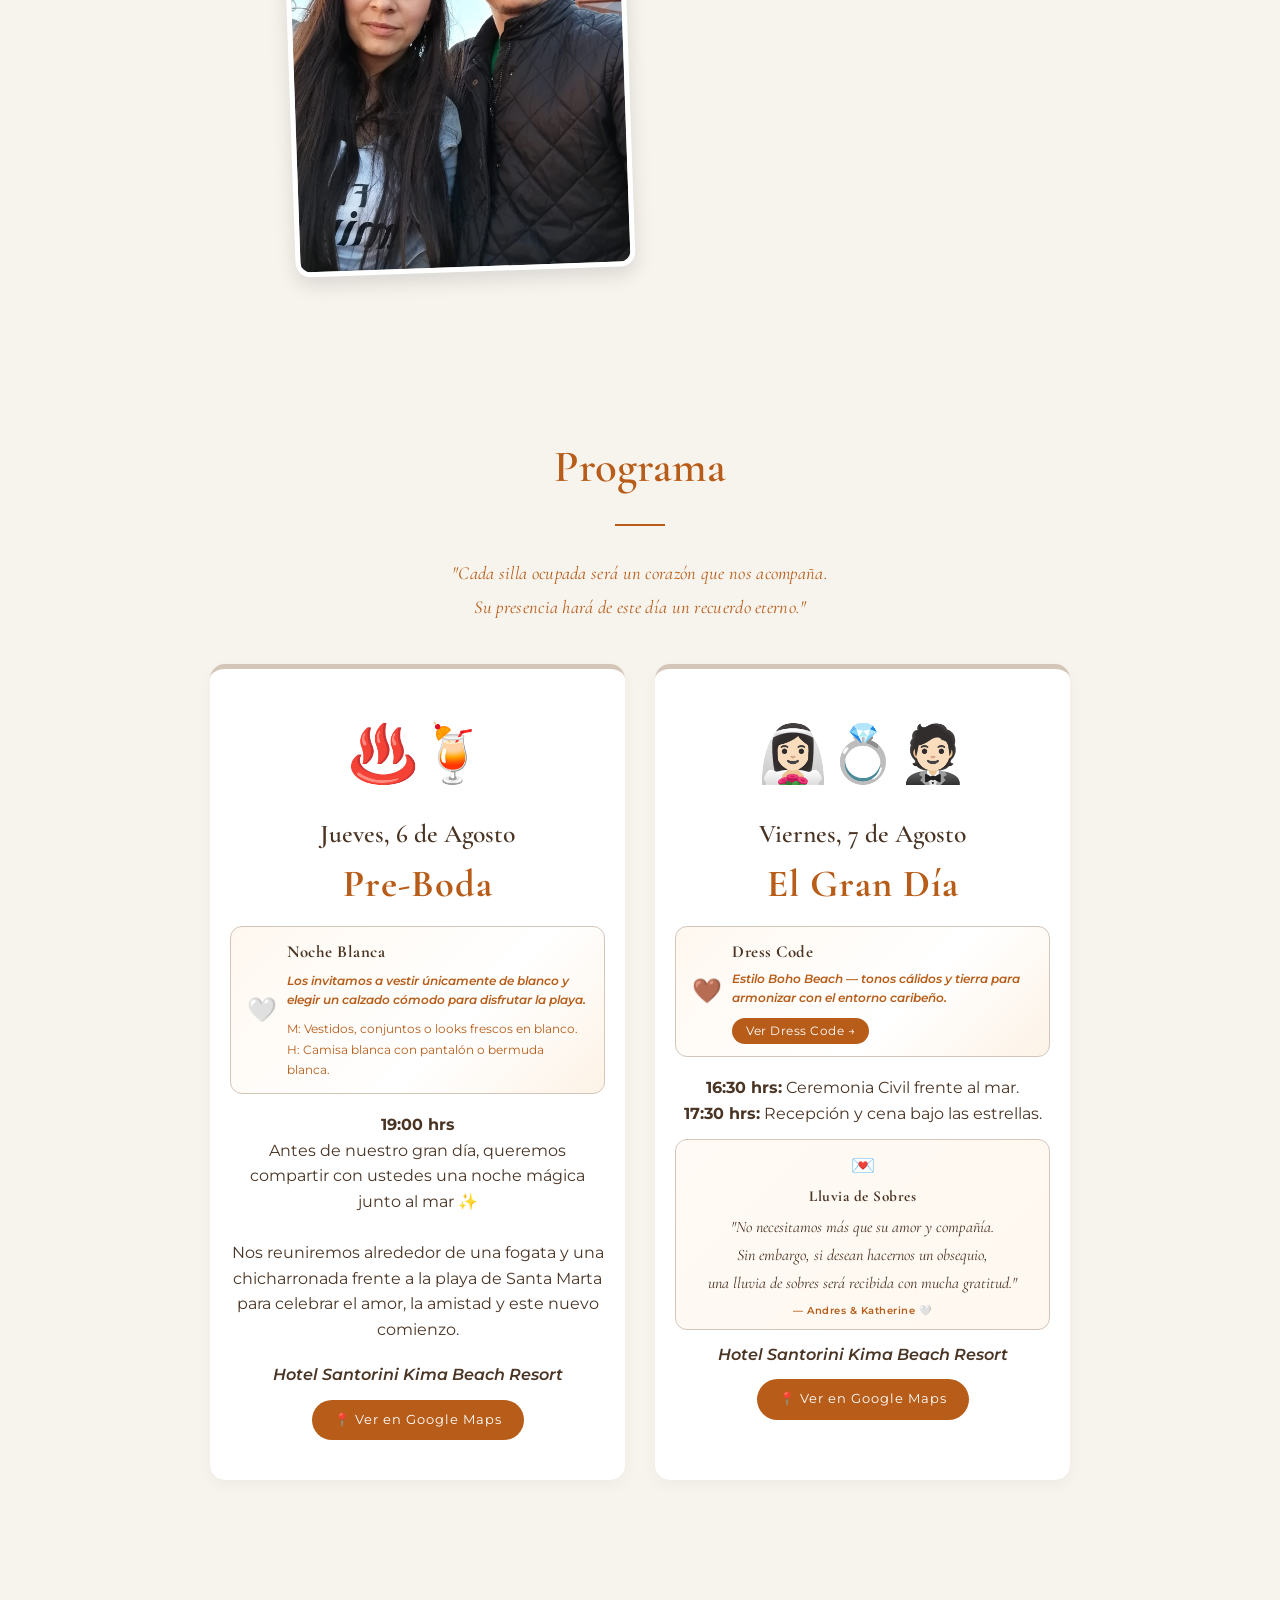
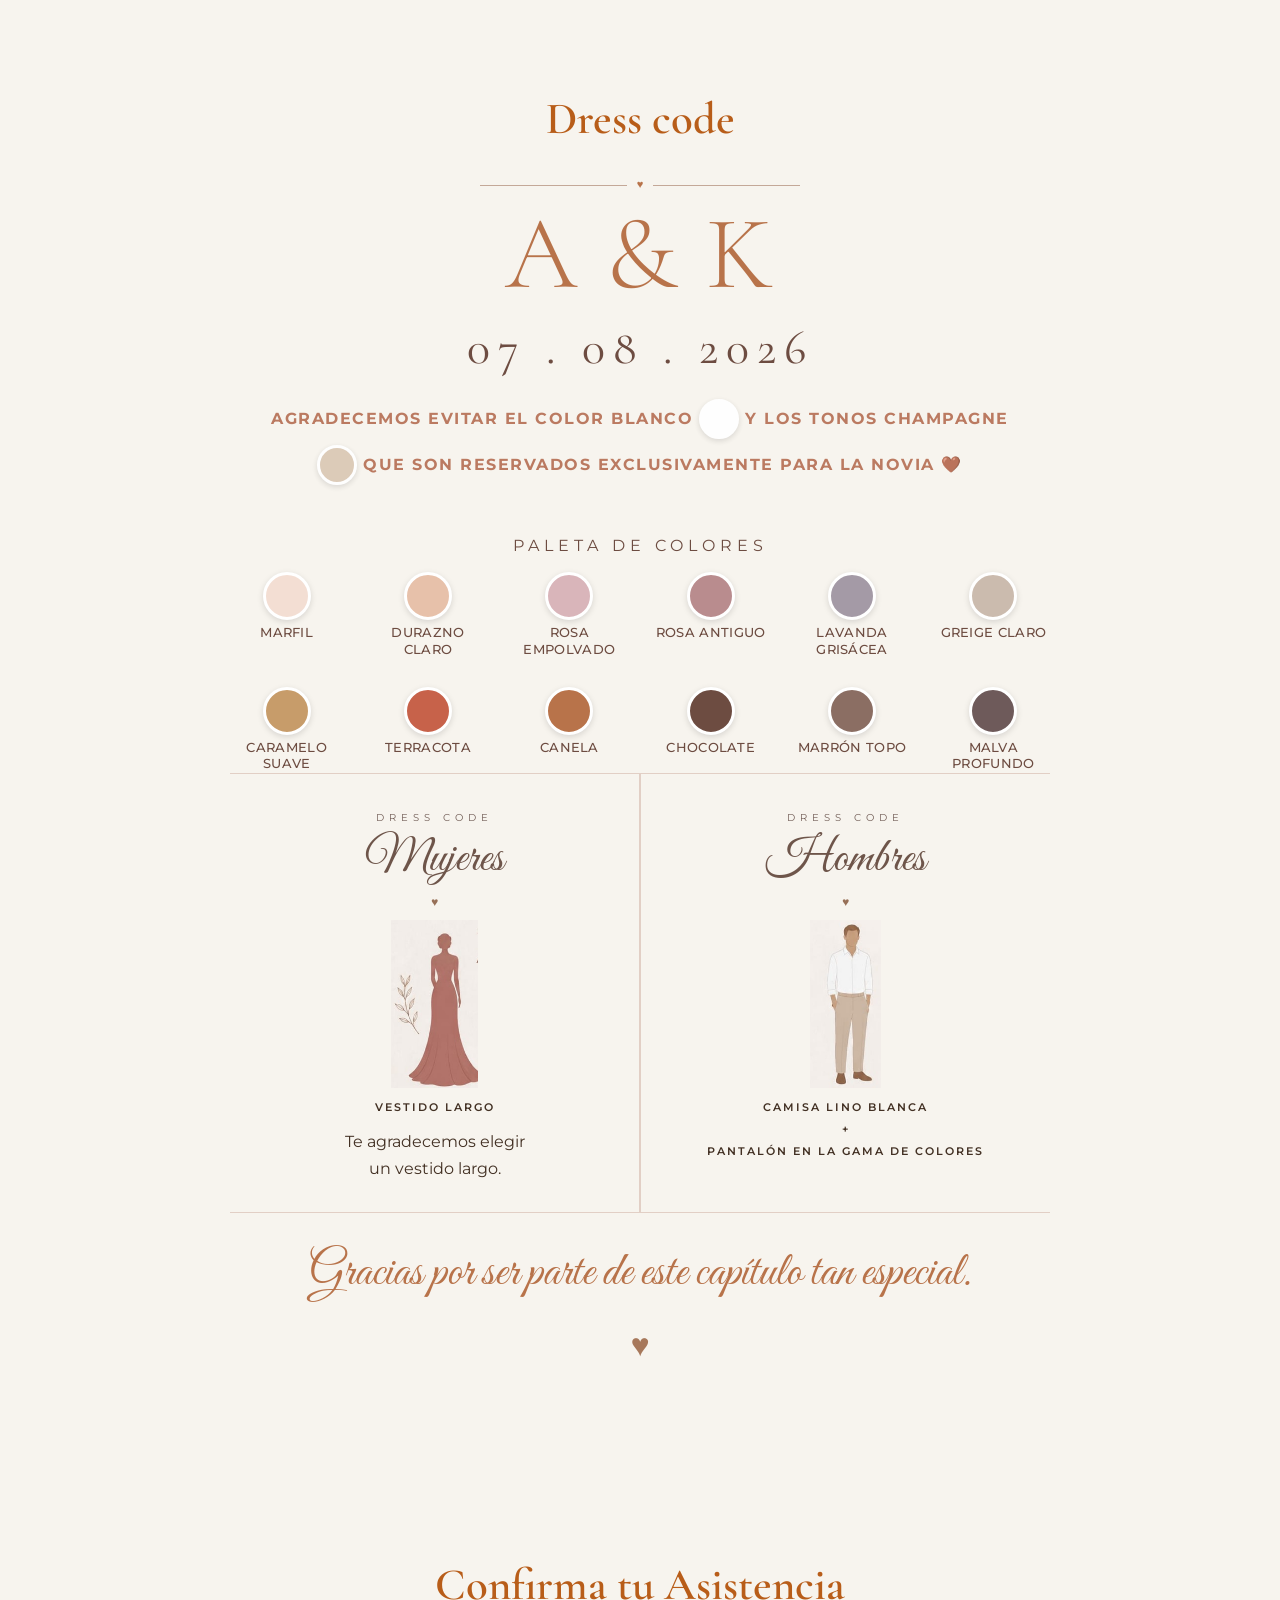
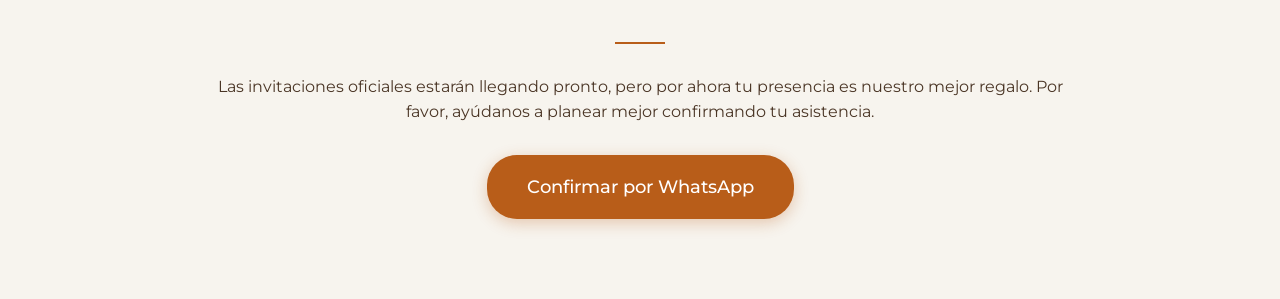
==== commit a63b8d02: "Merge branch 'main' into programa" ====
--- a/index.html
+++ b/index.html
@@ -1,6 +1,5 @@
 <!doctype html>
 <html lang="es">
-
 <head>
     <meta charset="UTF-8" />
     <meta name="viewport" content="width=device-width, initial-scale=1.0" />
@@ -8,10 +7,8 @@
 
     <link rel="preconnect" href="https://fonts.googleapis.com" />
     <link rel="preconnect" href="https://fonts.gstatic.com" crossorigin />
-    <link
-        href="https://fonts.googleapis.com/css2?family=Cormorant+Garamond:ital,wght@0,400;0,600;1,400&family=Montserrat:wght@300;400;500&display=swap"
-        rel="stylesheet" />
-
+    <link href="https://fonts.googleapis.com/css2?family=Cormorant+Garamond:ital,wght@0,400;0,600;1,400&family=Great+Vibes&family=Montserrat:wght@300;400;500&display=swap" rel="stylesheet" />
+    <link href="https://fonts.googleapis.com/css2?family=Cormorant+Garamond:wght@300;400&display=swap" rel="stylesheet">
     <style>
         :root {
             --bg-color: #f7f4ee;
@@ -22,11 +19,7 @@
             --font-text: "Montserrat", sans-serif;
         }
 
-        * {
-            margin: 0;
-            padding: 0;
-            box-sizing: border-box;
-        }
+        * { margin: 0; padding: 0; box-sizing: border-box; }
 
         body {
             font-family: var(--font-text);
@@ -35,13 +28,7 @@
             line-height: 1.6;
         }
 
-        h1,
-        h2,
-        h3,
-        h4 {
-            font-family: var(--font-title);
-            font-weight: 600;
-        }
+        h1, h2, h3, h4 { font-family: var(--font-title); font-weight: 600; }
 
         nav {
             position: fixed;
@@ -51,7 +38,7 @@
             padding: 15px 0;
             text-align: center;
             z-index: 1000;
-            box-shadow: 0 2px 10px rgba(0, 0, 0, 0.05);
+            box-shadow: 0 2px 10px rgba(0,0,0,0.05);
         }
 
         nav a {
@@ -64,9 +51,7 @@
             transition: color 0.3s;
         }
 
-        nav a:hover {
-            color: var(--accent-color);
-        }
+        nav a:hover { color: var(--accent-color); }
 
         section {
             padding: 80px 20px;
@@ -75,7 +60,7 @@
             text-align: center;
         }
 
-        /* CARRUSEL */
+        /* ── CARRUSEL ── */
         #inicio {
             position: relative;
             height: 100vh;
@@ -136,9 +121,7 @@
             pointer-events: none;
         }
 
-        .carousel-slide.active {
-            opacity: 1;
-        }
+        .carousel-slide.active { opacity: 1; }
 
         /* Hint visual — invita al usuario a interactuar */
         .touch-hint {
@@ -236,8 +219,6 @@
         .slide-21 { background-image: url('img/foto23.jpeg'); }
         .slide-22 { background-image: url('img/Beso.png'); }
 
-
-        /* Contenido del Hero (sobre el carrusel) */
         .hero-content {
             position: relative;
             z-index: 2;
@@ -261,37 +242,13 @@
             color: var(--accent-color);
         }
 
-        /* ================================================
-           RESTO DE SECCIONES (sin cambios)
-        ================================================ */
-        .section-title {
-            font-size: 2.8rem;
-            margin-bottom: 20px;
-            color: var(--accent-color);
-        }
-
-        .divider {
-            width: 50px;
-            height: 2px;
-            background-color: var(--accent-color);
-            margin: 0 auto 30px auto;
-        }
-
-        /* Historia texto */
-        .historia-texto {
-            max-width: max-content;
-            margin: 0 auto;
-            text-align: justify;
-            hyphens: auto;
-        }
-
-        .historia-texto p {
-            margin-bottom: 1.4em;
-            font-size: 1rem;
-            line-height: 1.9;
-            color: var(--text-color);
-        }
-
+        /* ── GENERALES ── */
+        .section-title { font-size: 2.8rem; margin-bottom: 20px; color: var(--accent-color); }
+        .divider { width: 50px; height: 2px; background-color: var(--accent-color); margin: 0 auto 30px auto; }
+
+        /* ── HISTORIA ── */
+        .historia-texto { max-width: 680px; margin: 0 auto; text-align: justify; hyphens: auto; }
+        .historia-texto p { margin-bottom: 1.4em; font-size: 1rem; line-height: 1.9; color: var(--text-color); }
         .historia-frase {
             font-family: var(--font-title);
             font-style: italic;
@@ -303,403 +260,185 @@
             margin-bottom: 0 !important;
         }
 
-        .galeria-pareja {
-            display: flex;
-            justify-content: center;
-            gap: 24px;
-            margin-top: 40px;
-            flex-wrap: wrap;
-            align-items: flex-start;
-        }
-
+        .galeria-pareja { display: flex; justify-content: center; gap: 24px; margin-top: 40px; flex-wrap: wrap; align-items: flex-start; }
         .galeria-pareja img {
-            width: 100%;
-            max-width: 340px;
-            height: 350px;            /* altura automática = foto completa */
-            border-radius: 15px;
-            box-shadow: 0 8px 20px rgba(0,0,0,0.12);
-            object-fit: contain;     /* nunca recorta */
-            background-color: #ede8e0;
-            border: 5px solid #fff;
-            transform: rotate(-2deg);
-            transition: transform 0.3s;
-        }
-
-        .galeria-pareja img:nth-child(even) {
-            transform: rotate(2deg);
-        }
-
-        .galeria-pareja img:hover {
-            transform: rotate(0deg) scale(1.02);
-        }
-
-        .programa-container {
-            display: flex;
-            gap: 30px;
-            margin-top: 40px;
-        }
-
+            width: 100%; max-width: 340px; height: auto;
+            border-radius: 15px; box-shadow: 0 8px 20px rgba(0,0,0,0.12);
+            object-fit: contain; background-color: #ede8e0;
+            border: 5px solid #fff; transform: rotate(-2deg); transition: transform 0.3s;
+        }
+        .galeria-pareja img:nth-child(even) { transform: rotate(2deg); }
+        .galeria-pareja img:hover { transform: rotate(0deg) scale(1.02); }
+
+        /* ── PROGRAMA ── */
+        .programa-container { display: flex; gap: 30px; margin-top: 40px; }
         .columna-programa {
-            flex: 1;
-            background-color: #fff;
-            padding: 40px 20px;
-            border-radius: 15px;
-            box-shadow: 0 5px 15px rgba(0, 0, 0, 0.04);
+            flex: 1; background-color: #fff; padding: 40px 20px;
+            border-radius: 15px; box-shadow: 0 5px 15px rgba(0,0,0,0.04);
             border-top: 5px solid var(--light-accent);
         }
-
-        .icono-animado {
-            font-size: 3.5rem;
-            margin-bottom: 15px;
-            display: inline-block;
-            animation: flotar 3s ease-in-out infinite;
-        }
-
-        @keyframes flotar {
-
-            0%,
-            100% {
-                transform: translateY(0);
-            }
-
-            50% {
-                transform: translateY(-10px);
-            }
-        }
-
-        .genero-dresscode {
-            margin: 40px 0;
-            background: #fff;
-            padding: 30px;
-            border-radius: 15px;
-            box-shadow: 0 5px 15px rgba(0, 0, 0, 0.03);
-        }
-
-        .genero-dresscode h4 {
-            font-size: 1.8rem;
-            margin-bottom: 20px;
-            color: var(--text-color);
-        }
-
-        .paleta-colores {
-            display: flex;
-            justify-content: center;
-            gap: 25px;
-            flex-wrap: wrap;
-        }
-
-        .color-item {
-            display: flex;
-            flex-direction: column;
-            align-items: center;
-        }
-
-        .color-swatch {
-            width: 60px;
-            height: 60px;
-            border-radius: 50%;
-            margin-bottom: 10px;
-            box-shadow: 0 4px 8px rgba(0, 0, 0, 0.1);
-            border: 3px solid #fff;
-        }
-
-        .c-chocolate {
-            background-color: #4a3525;
-        }
-
-        .c-canela {
-            background-color: #b85d19;
-        }
-
-        .c-beige {
-            background-color: #e8dcc7;
-        }
-
-        .c-piedra {
-            background-color: #a8a59e;
-        }
-
-        .c-terracota {
-            background-color: #cd5c5c;
-        }
-
-        .c-olivo {
-            background-color: #8f9779;
-        }
-
-        .c-mostaza {
-            background-color: #d4af37;
-        }
-
-        .c-arena {
-            background-color: #dcbfa6;
-        }
-
-        .nombre-color {
-            font-size: 0.8rem;
-            font-weight: 500;
-            text-transform: uppercase;
-        }
-
-        /* WhatsApp */
+        .icono-animado { font-size: 3.5rem; margin-bottom: 15px; display: inline-block; animation: flotar 3s ease-in-out infinite; }
+        @keyframes flotar { 0%,100% { transform: translateY(0); } 50% { transform: translateY(-10px); } }
+
+        /* ── WHATSAPP ── */
         .btn-whatsapp {
-            display: inline-block;
-            background-color: var(--accent-color);
-            color: #fff;
-            padding: 18px 40px;
-            border-radius: 30px;
-            text-decoration: none;
-            font-weight: 500;
-            font-size: 1.1rem;
-            margin-top: 30px;
-            transition:
-                background-color 0.3s,
-                transform 0.3s;
-            box-shadow: 0 4px 15px rgba(184, 93, 25, 0.3);
-        }
-
-        .btn-whatsapp:hover {
-            background-color: var(--text-color);
-            transform: translateY(-3px);
-        }
+            display: inline-block; background-color: var(--accent-color); color: #fff;
+            padding: 18px 40px; border-radius: 30px; text-decoration: none;
+            font-weight: 500; font-size: 1.1rem; margin-top: 30px;
+            transition: background-color 0.3s, transform 0.3s;
+            box-shadow: 0 4px 15px rgba(184,93,25,0.3);
+        }
+        .btn-whatsapp:hover { background-color: var(--text-color); transform: translateY(-3px); }
+
+        /* ── CONTADOR REGRESIVO ── */
+        .countdown-wrapper {
+            position: relative; z-index: 2; margin-top: 28px;
+            display: flex; gap: 16px; justify-content: center; flex-wrap: wrap;
+        }
+        .countdown-item {
+            background: rgba(247,244,238,0.82); backdrop-filter: blur(6px);
+            border: 1px solid rgba(184,93,25,0.25); border-radius: 12px;
+            padding: 14px 20px; min-width: 72px; text-align: center;
+        }
+        .countdown-num { font-family: var(--font-title); font-size: 2.4rem; font-weight: 600; color: var(--accent-color); line-height: 1; display: block; }
+        .countdown-label { font-family: var(--font-text); font-size: 0.58rem; letter-spacing: 0.18em; text-transform: uppercase; color: var(--text-color); opacity: 0.7; margin-top: 4px; display: block; }
+
+        /* ── REPRODUCTOR ── */
+        #music-player {
+            position: fixed; bottom: 24px; right: 24px; z-index: 999;
+            display: flex; align-items: center; gap: 12px;
+            background: rgba(247,244,238,0.96); backdrop-filter: blur(10px);
+            border: 1px solid rgba(184,93,25,0.2); border-radius: 50px;
+            padding: 10px 18px 10px 10px; box-shadow: 0 4px 24px rgba(74,53,37,0.15);
+            transition: all 0.3s ease;
+        }
+        #music-player:hover { box-shadow: 0 6px 32px rgba(74,53,37,0.22); }
+        .music-btn {
+            width: 42px; height: 42px; border-radius: 50%;
+            background: var(--accent-color); border: none; cursor: pointer;
+            display: flex; align-items: center; justify-content: center;
+            font-size: 1rem; color: #fff; flex-shrink: 0;
+            transition: background 0.2s, transform 0.15s;
+        }
+        .music-btn:hover { background: var(--text-color); transform: scale(1.07); }
+        .music-info { display: flex; flex-direction: column; gap: 1px; }
+        .music-title { font-family: var(--font-title); font-size: 0.88rem; font-style: italic; color: var(--text-color); white-space: nowrap; max-width: 160px; overflow: hidden; text-overflow: ellipsis; }
+        .music-sub { font-size: 0.6rem; letter-spacing: 0.12em; text-transform: uppercase; color: var(--accent-color); }
+        .music-couple { font-family: var(--font-title); font-style: italic; font-size: .72rem; color: var(--accent-color); letter-spacing: .08em; text-transform: uppercase; }
+        .music-progress-wrap { width: 90px; display: flex; flex-direction: column; gap: 3px; }
+        .music-progress-bar { width: 100%; height: 3px; background: var(--light-accent); border-radius: 2px; cursor: pointer; overflow: hidden; }
+        .music-progress-fill { height: 100%; width: 0%; background: var(--accent-color); border-radius: 2px; transition: width 0.3s linear; pointer-events: none; }
+        .music-time { font-size: 0.58rem; color: #aaa; letter-spacing: 0.05em; text-align: right; }
+        .music-note { position: absolute; top: -6px; left: -4px; font-size: 0.8rem; animation: noteFloat 2.5s ease-in-out infinite; pointer-events: none; }
+        @keyframes noteFloat { 0%,100% { transform: translateY(0) rotate(-10deg); opacity: 0.8; } 50% { transform: translateY(-8px) rotate(10deg); opacity: 1; } }
+        .music-note.paused { animation: none; opacity: 0.4; }
 
         /* ================================================
-           CONTADOR REGRESIVO
+           DRESS CODE — diseño fiel a la tarjeta
         ================================================ */
-        .countdown-wrapper {
-            position: relative;
-            z-index: 2;
-            margin-top: 28px;
-            display: flex;
-            gap: 16px;
-            justify-content: center;
-            flex-wrap: wrap;
-        }
-
-        .countdown-item {
-            background: rgba(247, 244, 238, 0.82);
-            backdrop-filter: blur(6px);
-            border: 1px solid rgba(184, 93, 25, 0.25);
-            border-radius: 12px;
-            padding: 14px 20px;
-            min-width: 72px;
-            text-align: center;
-        }
-
-        .countdown-num {
-            font-family: var(--font-title);
-            font-size: 2.4rem;
-            font-weight: 600;
-            color: var(--accent-color);
-            line-height: 1;
-            display: block;
-        }
-
-        .countdown-label {
-            font-family: var(--font-text);
-            font-size: 0.58rem;
-            letter-spacing: 0.18em;
-            text-transform: uppercase;
-            color: var(--text-color);
-            opacity: 0.7;
-            margin-top: 4px;
-            display: block;
-        }
-
-        /* ================================================
-           REPRODUCTOR DE MÚSICA
-        ================================================ */
-        #music-player {
-            position: fixed;
-            bottom: 24px;
-            right: 24px;
-            z-index: 999;
-            display: flex;
-            align-items: center;
-            gap: 12px;
-            background: rgba(247, 244, 238, 0.96);
-            backdrop-filter: blur(10px);
-            border: 1px solid rgba(184, 93, 25, 0.2);
-            border-radius: 50px;
-            padding: 10px 18px 10px 10px;
-            box-shadow: 0 4px 24px rgba(74, 53, 37, 0.15);
-            transition: all 0.3s ease;
-        }
-
-        #music-player:hover {
-            box-shadow: 0 6px 32px rgba(74, 53, 37, 0.22);
-        }
-
-        .music-btn {
-            width: 42px;
-            height: 42px;
-            border-radius: 50%;
-            background: var(--accent-color);
-            border: none;
-            cursor: pointer;
-            display: flex;
-            align-items: center;
-            justify-content: center;
-            font-size: 1rem;
-            color: #fff;
-            flex-shrink: 0;
-            transition:
-                background 0.2s,
-                transform 0.15s;
-        }
-
-        .music-btn:hover {
-            background: var(--text-color);
-            transform: scale(1.07);
-        }
-
-        .music-info {
-            display: flex;
-            flex-direction: column;
-            gap: 1px;
-        }
-
-        .music-title {
-            font-family: var(--font-title);
-            font-size: 0.88rem;
-            font-style: italic;
-            color: var(--text-color);
-            white-space: nowrap;
-            max-width: 160px;
-            overflow: hidden;
-            text-overflow: ellipsis;
-        }
-
-        .music-sub {
-            font-size: 0.6rem;
-            letter-spacing: 0.12em;
-            text-transform: uppercase;
-            color: var(--accent-color);
-        }
-
-        .music-couple {
-            font-family: var(--font-title);
-            font-style: italic;
-            font-size: .72rem;
-            color: var(--accent-color);
-            letter-spacing: .08em;
-            text-transform: uppercase;}
-        /* barra de progreso */
-        .music-progress-wrap {
-            width: 90px;
-            display: flex;
-            flex-direction: column;
-            gap: 3px;
-        }
-
-        .music-progress-bar {
-            width: 100%;
-            height: 3px;
-            background: var(--light-accent);
-            border-radius: 2px;
-            cursor: pointer;
-            overflow: hidden;
-        }
-
-        .music-progress-fill {
-            height: 100%;
-            width: 0%;
-            background: var(--accent-color);
-            border-radius: 2px;
-            transition: width 0.3s linear;
-            pointer-events: none;
-        }
-
-        .music-time {
-            font-size: 0.58rem;
-            color: #aaa;
-            letter-spacing: 0.05em;
-            text-align: right;
-        }
-
-        /* nota flotante animada */
-        .music-note {
-            position: absolute;
-            top: -6px;
-            left: -4px;
-            font-size: 0.8rem;
-            animation: noteFloat 2.5s ease-in-out infinite;
-            pointer-events: none;
-        }
-
-        @keyframes noteFloat {
-
-            0%,
-            100% {
-                transform: translateY(0) rotate(-10deg);
-                opacity: 0.8;
-            }
-
-            50% {
-                transform: translateY(-8px) rotate(10deg);
-                opacity: 1;
-            }
-        }
-
-        .music-note.paused {
-            animation: none;
-            opacity: 0.4;
-        }
-
+        #dress-code { max-width: 860px; padding: 80px 20px; }
+
+
+
+        /* — CABECERA — */
+        .dc-header { position: relative; text-align: center; padding: 44px 20px 24px; background: #f7f4ee; overflow: hidden; }
+
+        .dc-header-title { font-family: 'Montserrat', sans-serif; font-size: 0.72rem; letter-spacing: 6px; text-transform: uppercase; color: #6D4C41; margin-bottom: 2px; }
+        
+        .dc-header-hrule { display: flex; align-items: center; justify-content: center; gap: 10px; margin: 6px auto; max-width: 320px; }
+        .dc-header-hrule::before, .dc-header-hrule::after { content: ''; flex: 1; height: 1px; background: #c4a898; }
+        .dc-header-heart { color: #B8734A; font-size: 0.7rem; }
+        .dc-monogram { font-family: 'Cormorant Garamond', serif; font-weight: 5; letter-spacing: 2px; font-style: normal; font-size: 6.5rem; color: #B8734A; line-height: 1; margin: 8px 0 2px; }
+        .dc-header-date  { font-family: 'Cormorant Garamond', serif; font-size: 3rem; letter-spacing: 8px; color: #6D4C41; margin-top: 4px; }
+       .dc-color-note{
+    font-family: 'Montserrat', sans-serif;
+    font-size: 1rem;
+    letter-spacing: 1.5px;
+    text-transform: uppercase;
+    color: #B8745A;
+    margin-top: 12px;
+    opacity: 0.95;
+    font-weight: 700;
+    display: flex;
+    align-items: center;
+    justify-content: center;
+    gap: 6px;
+    flex-wrap: wrap;
+}
+
+.color-circle{
+    width: 40px;
+    height: 40px;
+    border-radius: 50%;
+    display: inline-block;
+    border: 3px solid #fff; box-shadow: 0 2px 6px rgba(0,0,0,0.13);
+    vertical-align: middle;
+}
+
+.color-circle.white{
+    background: #ffffff;
+}
+
+.color-circle.champagne{
+    background: #dbc9b6;
+}
+
+        /* — PALETA 12 COLORES — */
+        .dc-paleta-titulo { font-family: 'Montserrat', sans-serif; font-size: 1rem; letter-spacing: 5px; text-transform: uppercase; color: #6D4C41; text-align: center; padding: 24px 20px 14px; background: #f7f4ee; }
+        .dc-paleta-row { display: grid; grid-template-columns: repeat(6, 1fr);justify-content: center;  align-items: start; gap: 28px; padding: 10 20px 35px; background: #f7f4ee; }
+        .dc-p-item { display: flex; flex-direction: column; align-items: center; gap: 5px; min-width: 54px; }
+        .dc-p-swatch { width: 48px; height: 48px; border-radius: 50%; border: 3px solid #fff; box-shadow: 0 2px 6px rgba(0,0,0,0.13); }
+        .dc-p-name { font-family: 'Montserrat', sans-serif; font-size: 0.80rem; font-weight: 500; text-transform: uppercase; letter-spacing: 0.3px; color: #6D4C41; text-align: center; line-height: 1.3; }
+        .dc-p-hex  { font-size: 0.56rem; color: #B8734A; font-family: monospace; }
+
+
+
+        /* — DRESS CODE BOTTOM — */
+        .dc-bottom { display: flex; background: #f7f4ee; border-top: 1px solid #e2cfc5; min-height: 380px; }
+        .dc-col { flex: 1; display: flex; flex-direction: column; align-items: center; padding: 36px 20px 30px; gap: 9px; text-align: center; }
+        .dc-col-right { border-left: 1px solid #e2cfc5; position: relative; }
+
+        .dc-col-label  { font-family: 'Montserrat', sans-serif; font-size: 0.62rem; letter-spacing: 5px; text-transform: uppercase; color: #746059; }
+        .dc-col-nombre { font-family: 'Great Vibes', cursive; font-size: 3rem; color: #6e554a; line-height: 1; }
+        .dc-col-heart  { color: #977057; font-size: 0.75rem; }
+        .dc-col-prenda { font-family: 'Montserrat', sans-serif; font-size: 0.68rem; font-weight: 600; letter-spacing: 2px; text-transform: uppercase; color: #423023; line-height: 2; }
+        .dc-col-desc   { font-family: 'Montserrat', sans-serif; font-size: 1rem; color: #423023; line-height: 1.7; max-width: 190px; }
+
+
+
+        /* divisor central */
+        .dc-center-div { width: 1px; background: #e2cfc5; display: flex; align-items: center; justify-content: center; position: relative; }
+        .dc-center-div span { background: #f7f4ee; padding: 6px 0; color: #a7785b; font-size: 2rem; position: absolute; }
+
+        /* — PIE — */
+        .dc-pie { background: #f7f4ee; border-top: 1px solid #e2cfc5; padding: 22px 20px 20px; }
+        .dc-pie-frase { font-family: 'Great Vibes', cursive; font-size: 3rem; color: #B8734A; text-align: center; display: block; }
+        .dc-pie-heart { text-align: center; color: #a7785b; font-size: 2rem; margin-top: 7px; }
+
+        /* ── RESPONSIVE ── */
         @media (max-width: 768px) {
-            #inicio h1 {
-                font-size: 3rem;
-            }
-
-            #inicio h2 {
-                font-size: 1.8rem;
-                letter-spacing: 2px;
-            }
-
-            nav {
-                padding: 10px 0;
-                display: flex;
-                flex-wrap: wrap;
-                justify-content: center;
-            }
-
-            nav a {
-                margin: 5px 10px;
-            }
-
-            .programa-container {
-                flex-direction: column;
-                gap: 20px;
-            }
-
-            .galeria-pareja img {
-                max-width: 100%;
-            }
-
-            .carousel-btn {
-                width: 36px;
-                height: 36px;
-                font-size: 1rem;
-            }
-
-            #music-player {
-                bottom: 14px;
-                right: 14px;
-                padding: 8px 14px 8px 8px;
-            }
-
-            .music-progress-wrap {
-                display: none;
-            }
-
-            .music-title {
-                max-width: 120px;
-            }
+            #inicio h1 { font-size: 3rem; }
+            #inicio h2 { font-size: 1.8rem; letter-spacing: 2px; }
+            nav { padding: 10px 0; display: flex; flex-wrap: wrap; justify-content: center; }
+            nav a { margin: 5px 10px; }
+            .programa-container { flex-direction: column; gap: 20px; }
+            .galeria-pareja img { max-width: 100%; }
+            #music-player { bottom: 14px; right: 14px; padding: 8px 14px 8px 8px; }
+            .music-progress-wrap { display: none; }
+            .music-title { max-width: 120px; }
+            /* dress code responsive */
+            .dc-flor-left, .dc-flor-right { width: 110px; }
+            .dc-monogram { font-size: 3.8rem; }
+            .dc-bottom { flex-direction: column; }
+            .dc-col-right { border-left: none; border-top: 1px solid #e2cfc5; }
+            .dc-mini-col { position: static; transform: none; flex-direction: row; justify-content: center; }
+            .dc-center-div { display: none; }
+            .dc-fotos-strip { height: 140px; }
         }
     </style>
 </head>
-
 <body>
+
     <nav>
         <a href="#inicio">Inicio</a>
         <a href="#historia">Nuestra Historia</a>
@@ -708,9 +447,8 @@
         <a href="#rsvp">Asistencia</a>
     </nav>
 
-    <!-- CARRUSEL: 23 slides -->
+    <!-- CARRUSEL -->
     <section id="inicio">
-        <!-- Fondo: slides del carrusel -->
         <div class="carousel-track">
             <div class="carousel-slide slide-1 active"></div>
             <div class="carousel-slide slide-2"></div>
@@ -747,60 +485,32 @@
             <h2 style="font-size: 3.8rem; font-weight: 700; letter-spacing: 4px;">¡NOS CASAMOS!</h2>
             <h1>Andres & Katherine</h1>
             <div class="divider"></div>
-            <p class="fecha-lugar">
-                7 de Agosto de 2026<br />Santa Marta, Colombia
-            </p>
-
-            <!-- CONTADOR REGRESIVO -->
+            <p class="fecha-lugar">7 de Agosto de 2026<br/>Santa Marta, Colombia</p>
             <div class="countdown-wrapper">
-                <div class="countdown-item">
-                    <span class="countdown-num" id="cd-d">--</span>
-                    <span class="countdown-label">Días</span>
-                </div>
-                <div class="countdown-item">
-                    <span class="countdown-num" id="cd-h">--</span>
-                    <span class="countdown-label">Horas</span>
-                </div>
-                <div class="countdown-item">
-                    <span class="countdown-num" id="cd-m">--</span>
-                    <span class="countdown-label">Minutos</span>
-                </div>
-                <div class="countdown-item">
-                    <span class="countdown-num" id="cd-s">--</span>
-                    <span class="countdown-label">Segundos</span>
-                </div>
+                <div class="countdown-item"><span class="countdown-num" id="cd-d">--</span><span class="countdown-label">Días</span></div>
+                <div class="countdown-item"><span class="countdown-num" id="cd-h">--</span><span class="countdown-label">Horas</span></div>
+                <div class="countdown-item"><span class="countdown-num" id="cd-m">--</span><span class="countdown-label">Minutos</span></div>
+                <div class="countdown-item"><span class="countdown-num" id="cd-s">--</span><span class="countdown-label">Segundos</span></div>
             </div>
         </div>
     </section>
 
-    <!-- Nuestra Historia -->
+    <!-- NUESTRA HISTORIA -->
     <section id="historia">
         <h2 class="section-title">Nuestra Historia</h2>
         <div class="divider"></div>
         <div class="historia-texto">
-            <p>
-                Somos dos ingenieros que, como si la vida hubiera alineado cada dato a
-                nuestro favor, encontramos una conexión profunda, hecha de los mismos
-                valores, de las mismas ilusiones y de un amor que ha crecido con cada
-                paso. Así, casi sin darnos cuenta, comenzamos a construir no solo una
-                relación, sino un hogar… una familia.
-            </p>
-            <p>
-                Hoy queremos invitarlos a ser parte de este momento tan especial: el
-                inicio de nuestra vida juntos. Frente al mar, donde sellaremos nuestra
-                promesa.
-            </p>
-            <p class="historia-frase">
-                Tú y yo, un futuro, un solo destino… para siempre.
-            </p>
+            <p>Somos dos ingenieros que, como si la vida hubiera alineado cada dato a nuestro favor, encontramos una conexión profunda, hecha de los mismos valores, de las mismas ilusiones y de un amor que ha crecido con cada paso. Así, casi sin darnos cuenta, comenzamos a construir no solo una relación, sino un hogar… una familia.</p>
+            <p>Hoy queremos invitarlos a ser parte de este momento tan especial: el inicio de nuestra vida juntos. Frente al mar, donde sellaremos nuestra promesa.</p>
+            <p class="historia-frase">Tú y yo, un futuro, un solo destino… para siempre.</p>
         </div>
         <div class="galeria-pareja">
             <img src="img/Ingenieros.jpeg" alt="Foto Katherine y Andrés 1">
-            <img src="img/Anillo.JPG"      alt="Foto Katherine y Andrés 2">
+            <img src="img/Anillo.JPG" alt="Foto Katherine y Andrés 2">
         </div>
     </section>
 
-    <!-- Programa -->
+    <!-- PROGRAMA -->
     <section id="programa">
         <h2 class="section-title">Programa</h2>
         <div class="divider"></div>
@@ -913,99 +623,102 @@
         </div>
     </section>
 
-    <!-- Dress Code -->
+    <!-- DRESS CODE -->
     <section id="dress-code">
-        <h2 class="section-title">Dress Code</h2>
-        <div class="divider"></div>
-        <p><strong>Estilo: Boho Beach / Formal de Playa</strong></p>
-        <p>
-            Queremos que todos se sientan cómodos y frescos. Les sugerimos esta
-            paleta de colores para mantener la armonía visual con el entorno
-            caribeño y nuestra celebración.
-        </p>
-        <p style="font-size: 0.9rem; margin-top: 10px">
-            <em>*Por favor, reservar el color blanco exclusivamente para la
-                novia.</em>
-        </p>
-        <div class="genero-dresscode">
-            <h4>Mujeres</h4>
-            <p style="margin-bottom: 20px">
-                Vestidos fluidos, telas ligeras. Sugerimos tonos cálidos y tierra:
-            </p>
-            <div class="paleta-colores">
-                <div class="color-item">
-                    <div class="color-swatch c-terracota"></div>
-                    <span class="nombre-color">Terracota</span>
+        
+
+            <!-- CABECERA -->
+            <div class="dc-header">
+
+             
+                 <h2 class="section-title">Dress code</h2>
+                
+                <div class="dc-header-hrule"><span class="dc-header-heart">♥</span></div>
+                <div class="dc-monogram">A & K</div>
+                <p class="dc-header-date">07 . 08 . 2026</p>
+                <p class="dc-color-note">
+    Agradecemos evitar el color blanco 
+    <span class="color-circle white"></span> 
+    y los tonos champagne 
+    <span class="color-circle champagne"></span> 
+     que son reservados exclusivamente para la novia 🤎
+</p>
+            </div>
+
+            <!-- PALETA 12 COLORES -->
+            <p class="dc-paleta-titulo">Paleta de Colores</p>
+            <div class="dc-paleta-row">
+                <div class="dc-p-item"><div class="dc-p-swatch" style="background:#F3DED3"></div><span class="dc-p-name">Marfil</span></div>
+                <div class="dc-p-item"><div class="dc-p-swatch" style="background:#E7C1AA"></div><span class="dc-p-name">Durazno Claro</span></div>
+                <div class="dc-p-item"><div class="dc-p-swatch" style="background:#D9B5BA"></div><span class="dc-p-name">Rosa Empolvado</span></div>
+                <div class="dc-p-item"><div class="dc-p-swatch" style="background:#B98C8E"></div><span class="dc-p-name">Rosa Antiguo</span></div>
+                <div class="dc-p-item"><div class="dc-p-swatch" style="background:#A49AA6"></div><span class="dc-p-name">Lavanda Grisácea</span></div>
+                <div class="dc-p-item"><div class="dc-p-swatch" style="background:#CBBBAE"></div><span class="dc-p-name">Greige Claro</span></div>
+                <div class="dc-p-item"><div class="dc-p-swatch" style="background:#C79C6A"></div><span class="dc-p-name">Caramelo Suave</span></div>
+                <div class="dc-p-item"><div class="dc-p-swatch" style="background:#C7624A"></div><span class="dc-p-name">Terracota</span></div>
+                <div class="dc-p-item"><div class="dc-p-swatch" style="background:#B8734A"></div><span class="dc-p-name">Canela</span></div>
+                <div class="dc-p-item"><div class="dc-p-swatch" style="background:#6D4C41"></div><span class="dc-p-name">Chocolate</span></div>
+                <div class="dc-p-item"><div class="dc-p-swatch" style="background:#8B6E63"></div><span class="dc-p-name">Marrón Topo</span></div>
+                <div class="dc-p-item"><div class="dc-p-swatch" style="background:#6E5A5A"></div><span class="dc-p-name">Malva Profundo</span></div>
+            </div>
+
+            <!-- DRESS CODE MUJERES / HOMBRES -->
+            <div class="dc-bottom">
+
+                <!-- MUJERES -->
+                <div class="dc-col">
+                    <span class="dc-col-label">Dress Code</span>
+                    <span class="dc-col-nombre">Mujeres</span>
+                    <span class="dc-col-heart">♥</span>
+                    <!-- Silueta mujer -->
+                    <img src="img/siluetamujer.jpg" alt="Silueta mujer vestido largo"
+                    style="height:168px; width:auto; object-fit:contain;">
+                    <p class="dc-col-prenda">Vestido Largo</p>
+                    <p class="dc-col-desc">Te agradecemos elegir un vestido largo.</p>
                 </div>
-                <div class="color-item">
-                    <div class="color-swatch c-mostaza"></div>
-                    <span class="nombre-color">Mostaza</span>
+
+                <!-- Divisor central -->
+                <div class="dc-center-div"><span></span></div>
+
+                <!-- HOMBRES -->
+                <div class="dc-col dc-col-right">
+                    <span class="dc-col-label">Dress Code</span>
+                    <span class="dc-col-nombre">Hombres</span>
+                    <span class="dc-col-heart">♥</span>
+                    <!-- Silueta hombre -->
+                    <img src="img/siluetahombre.jpg" alt="Silueta mujer vestido largo"
+                    style="height:168px; width:auto; object-fit:contain;">
+                    <p class="dc-col-prenda">Camisa Lino Blanca<br>+<br>Pantalón en la Gama de Colores</p>
+                    <!-- Mini paleta lateral -->
+
                 </div>
-                <div class="color-item">
-                    <div class="color-swatch c-olivo"></div>
-                    <span class="nombre-color">V. Olivo</span>
-                </div>
-                <div class="color-item">
-                    <div class="color-swatch c-arena"></div>
-                    <span class="nombre-color">Arena</span>
-                </div>
+
             </div>
-        </div>
-        <div class="genero-dresscode">
-            <h4>Hombres</h4>
-            <p style="margin-bottom: 20px">
-                Trajes de lino o algodón para acompañar el traje tono piedra del
-                novio. Sugerimos:
-            </p>
-            <div class="paleta-colores">
-                <div class="color-item">
-                    <div class="color-swatch c-chocolate"></div>
-                    <span class="nombre-color">Chocolate</span>
-                </div>
-                <div class="color-item">
-                    <div class="color-swatch c-canela"></div>
-                    <span class="nombre-color">Canela</span>
-                </div>
-                <div class="color-item">
-                    <div class="color-swatch c-beige"></div>
-                    <span class="nombre-color">Beige</span>
-                </div>
-                <div class="color-item">
-                    <div class="color-swatch c-piedra"></div>
-                    <span class="nombre-color">Piedra</span>
-                </div>
+
+            <!-- PIE -->
+            <div class="dc-pie">
+                <span class="dc-pie-frase">Gracias por ser parte de este capítulo tan especial.</span>
+                <p class="dc-pie-heart">♥</p>
             </div>
-        </div>
+
+       
     </section>
 
     <!-- RSVP -->
     <section id="rsvp">
         <h2 class="section-title">Confirma tu Asistencia</h2>
         <div class="divider"></div>
-        <p>
-            Las invitaciones oficiales estarán llegando pronto, pero por ahora tu
-            presencia es nuestro mejor regalo. Por favor, ayúdanos a planear mejor
-            confirmando tu asistencia.
-        </p>
-        <a href="https://wa.me/573222176492?text=¡Hola!%20Qué%20emoción,%20confirmo%20mi%20asistencia%20a%20la%20boda%20de%20Katherine%20y%20Andrés.%20Mi%20nombre%20es:%20"
-            class="btn-whatsapp" target="_blank">
+        <p>Las invitaciones oficiales estarán llegando pronto, pero por ahora tu presencia es nuestro mejor regalo. Por favor, ayúdanos a planear mejor confirmando tu asistencia.</p>
+        <a href="https://wa.me/573222176492?text=¡Hola!%20Qué%20emoción,%20confirmo%20mi%20asistencia%20a%20la%20boda%20de%20Katherine%20y%20Andrés.%20Mi%20nombre%20es:%20" class="btn-whatsapp" target="_blank">
             Confirmar por WhatsApp
         </a>
     </section>
 
-    <!-- ================================================
-         REPRODUCTOR DE MÚSICA FLOTANTE
-         ✏️ Cambia el src del audio por tu canción:
-            - Sube el mp3 a tu carpeta: src="img/cancion.mp3"
-            - O usa un enlace directo a un mp3
-    ================================================ -->
+    <!-- REPRODUCTOR -->
     <div id="music-player">
         <span class="music-note" id="music-note">🎵</span>
-        <button class="music-btn" id="music-btn" onclick="toggleMusic()" title="Reproducir / Pausar">
-            ▶
-        </button>
+        <button class="music-btn" id="music-btn" onclick="toggleMusic()" title="Reproducir / Pausar">▶</button>
         <div class="music-info">
-            <!-- ✏️ Cambia el nombre de tu canción -->
             <span class="music-title" id="music-title">Esta Noche</span>
             <span class="music-sub">Mike Bahía ft. Greeicy</span>
             <span class="music-couple">Andres &amp; Katherine</span>
@@ -1018,14 +731,10 @@
         </div>
     </div>
 
-    <!-- ✏️ CAMBIA src POR TU ARCHIVO DE MÚSICA -->
     <audio id="bg-audio" loop>
-        <source src="img/Mike Bahía ft. Greeicy - Esta Noche (Letra).mp3" type="audio/mpeg" />
+        <source src="img/Mike Bahía ft. Greeicy - Esta Noche (Letra).mp3" type="audio/mpeg"/>
     </audio>
 
-    <!-- ================================================
-         JAVASCRIPT
-    ================================================ -->
     <script>
         /* ── CARRUSEL + MÚSICA — arrancan con el primer clic/scroll ── */
         const slides     = document.querySelectorAll(".carousel-slide");
@@ -1108,23 +817,15 @@
 
         /* ── BOTÓN PAUSAR / REANUDAR ── */
         function toggleMusic() {
-            if (playing) {
-                audio.pause();
-                btn.textContent = "▶";
-                note.classList.add("paused");
-            } else {
-                audio.play();
-                btn.textContent = "⏸";
-                note.classList.remove("paused");
-            }
+            if (playing) { audio.pause(); btn.textContent="▶"; note.classList.add("paused"); }
+            else { audio.play(); btn.textContent="⏸"; note.classList.remove("paused"); }
             playing = !playing;
         }
 
         /* ── BARRA DE PROGRESO ── */
         audio.addEventListener("timeupdate", () => {
             if (!audio.duration) return;
-            const pct = (audio.currentTime / audio.duration) * 100;
-            fill.style.width = pct + "%";
+            fill.style.width = (audio.currentTime / audio.duration * 100) + "%";
             const m = Math.floor(audio.currentTime / 60);
             const s = Math.floor(audio.currentTime % 60).toString().padStart(2, "0");
             timeLabel.textContent = m + ":" + s;
@@ -1137,6 +838,6 @@
         }
 
     </script>
+
 </body>
-
-</html>+</html>
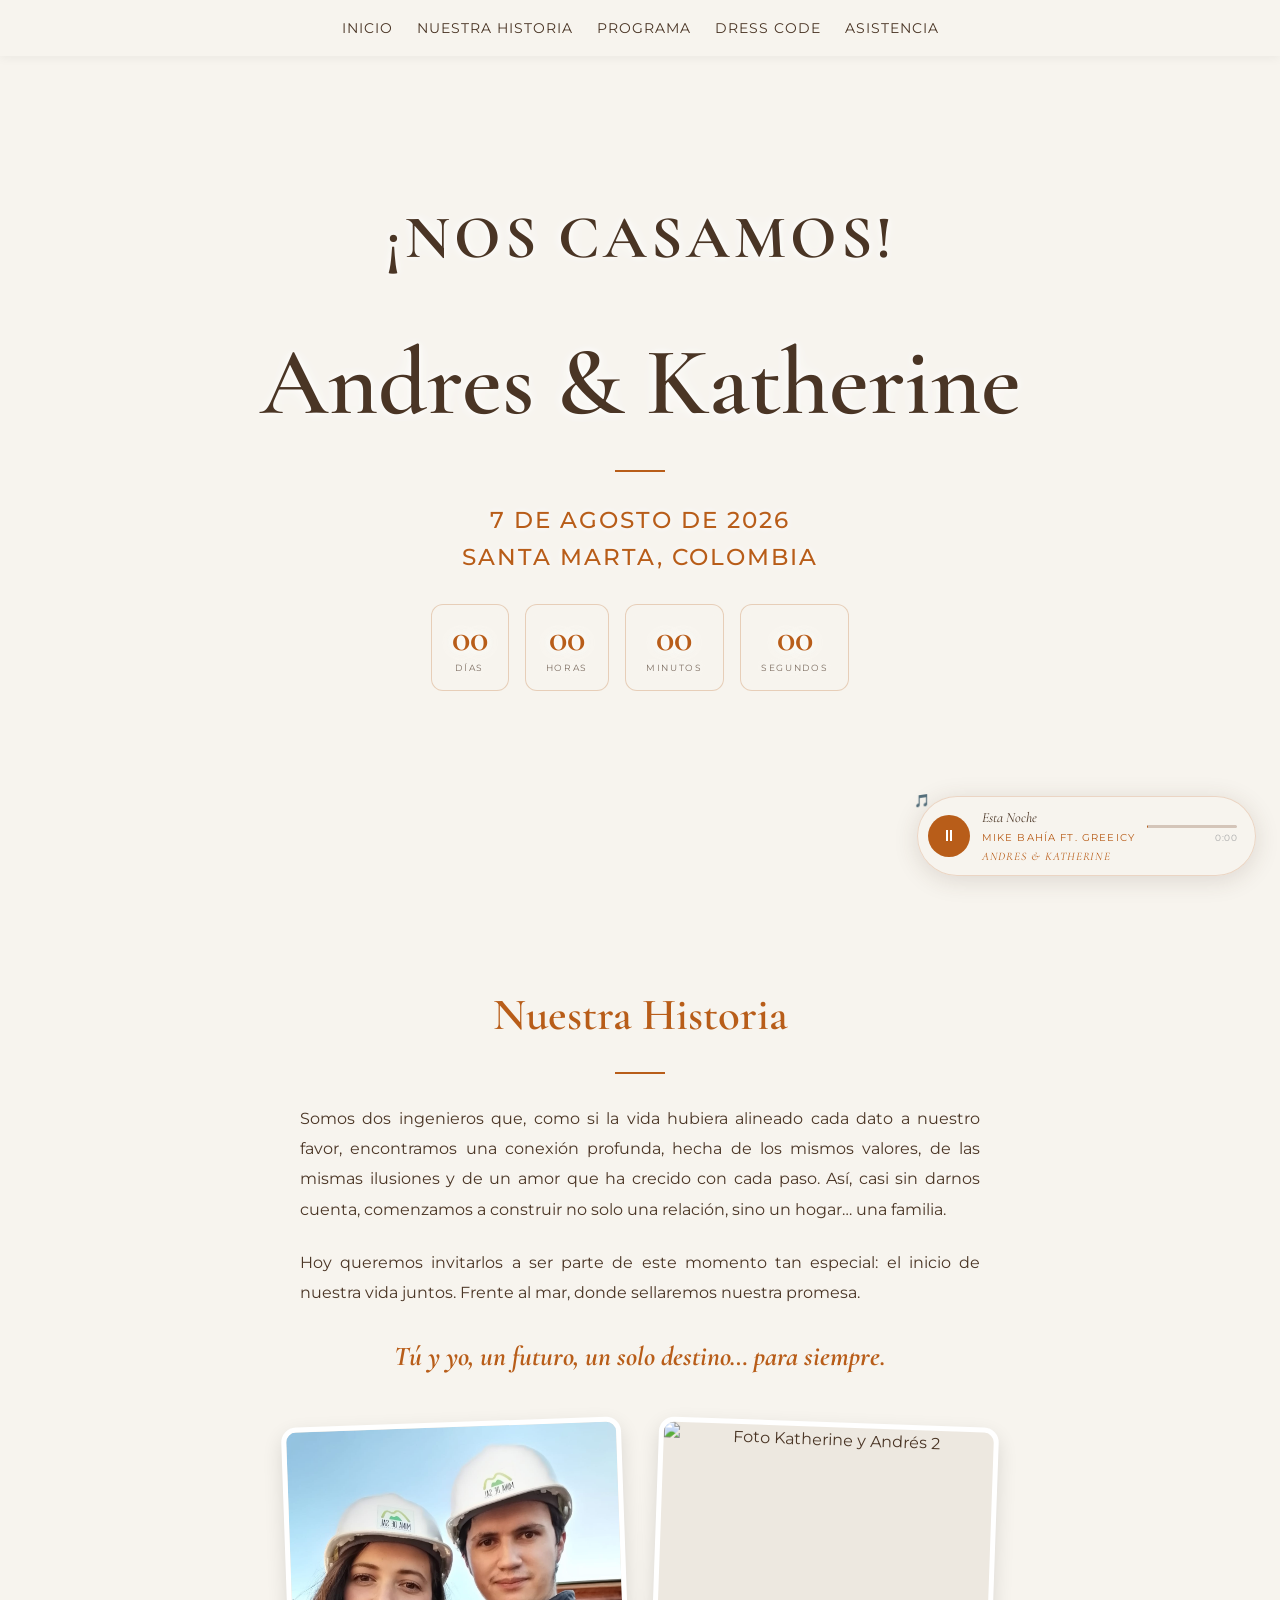
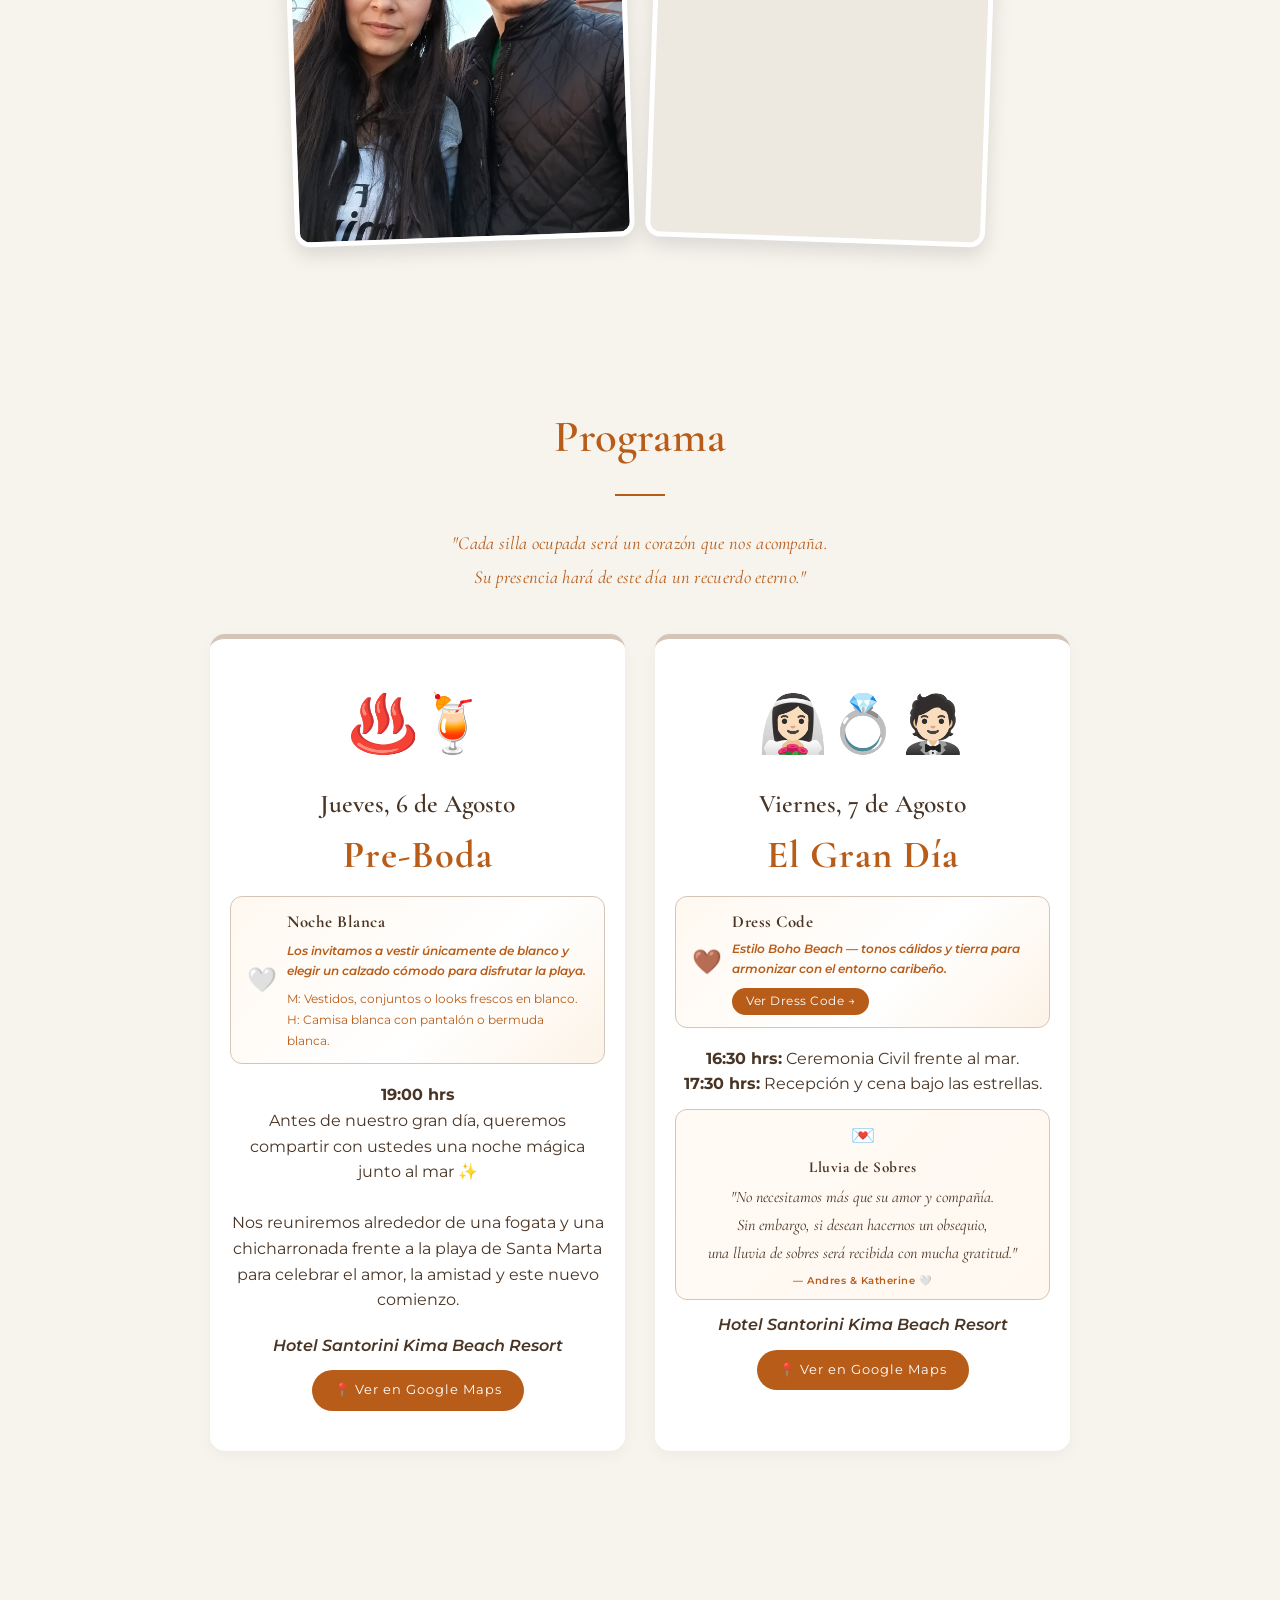
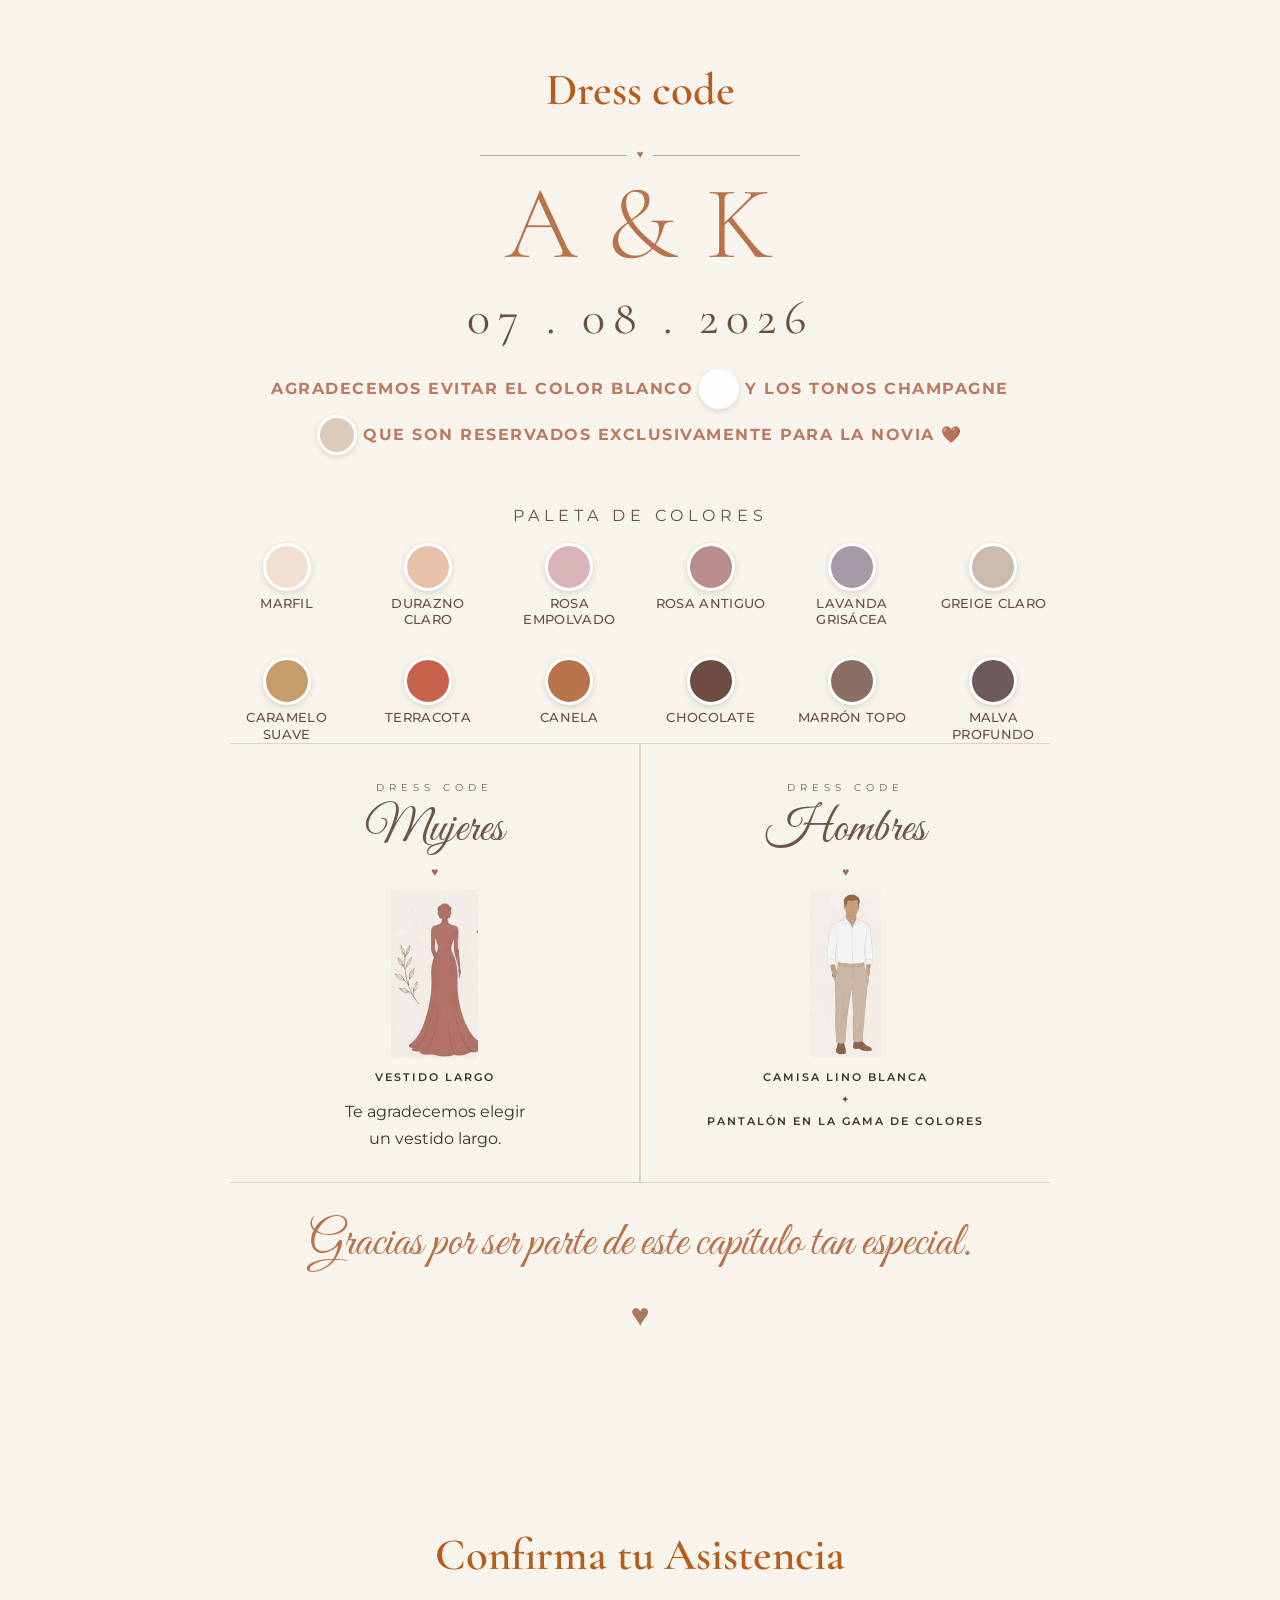
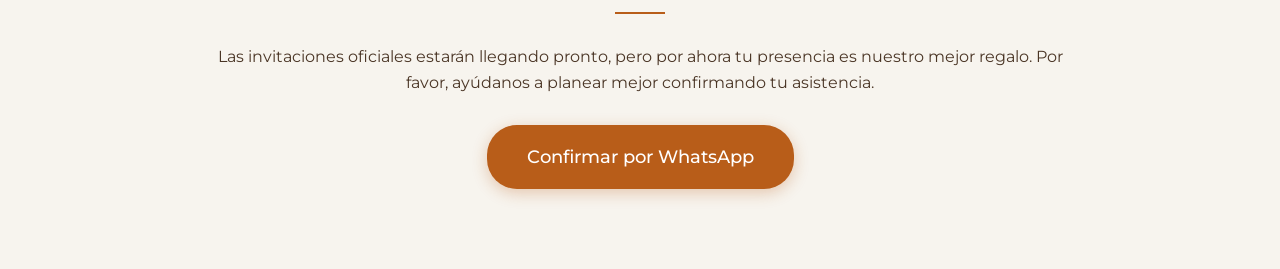
==== commit fd745c96: "Ajuste en las tarjetas de Nuestra historia" ====
--- a/index.html
+++ b/index.html
@@ -262,9 +262,10 @@
 
         .galeria-pareja { display: flex; justify-content: center; gap: 24px; margin-top: 40px; flex-wrap: wrap; align-items: flex-start; }
         .galeria-pareja img {
-            width: 100%; max-width: 340px; height: auto;
+            width: 340px; height: 420px;
             border-radius: 15px; box-shadow: 0 8px 20px rgba(0,0,0,0.12);
-            object-fit: contain; background-color: #ede8e0;
+            object-fit: cover; object-position: center top;
+            background-color: #ede8e0;
             border: 5px solid #fff; transform: rotate(-2deg); transition: transform 0.3s;
         }
         .galeria-pareja img:nth-child(even) { transform: rotate(2deg); }
@@ -422,7 +423,7 @@
             nav { padding: 10px 0; display: flex; flex-wrap: wrap; justify-content: center; }
             nav a { margin: 5px 10px; }
             .programa-container { flex-direction: column; gap: 20px; }
-            .galeria-pareja img { max-width: 100%; }
+            .galeria-pareja img { max-width: 100px; }
             #music-player { bottom: 14px; right: 14px; padding: 8px 14px 8px 8px; }
             .music-progress-wrap { display: none; }
             .music-title { max-width: 120px; }
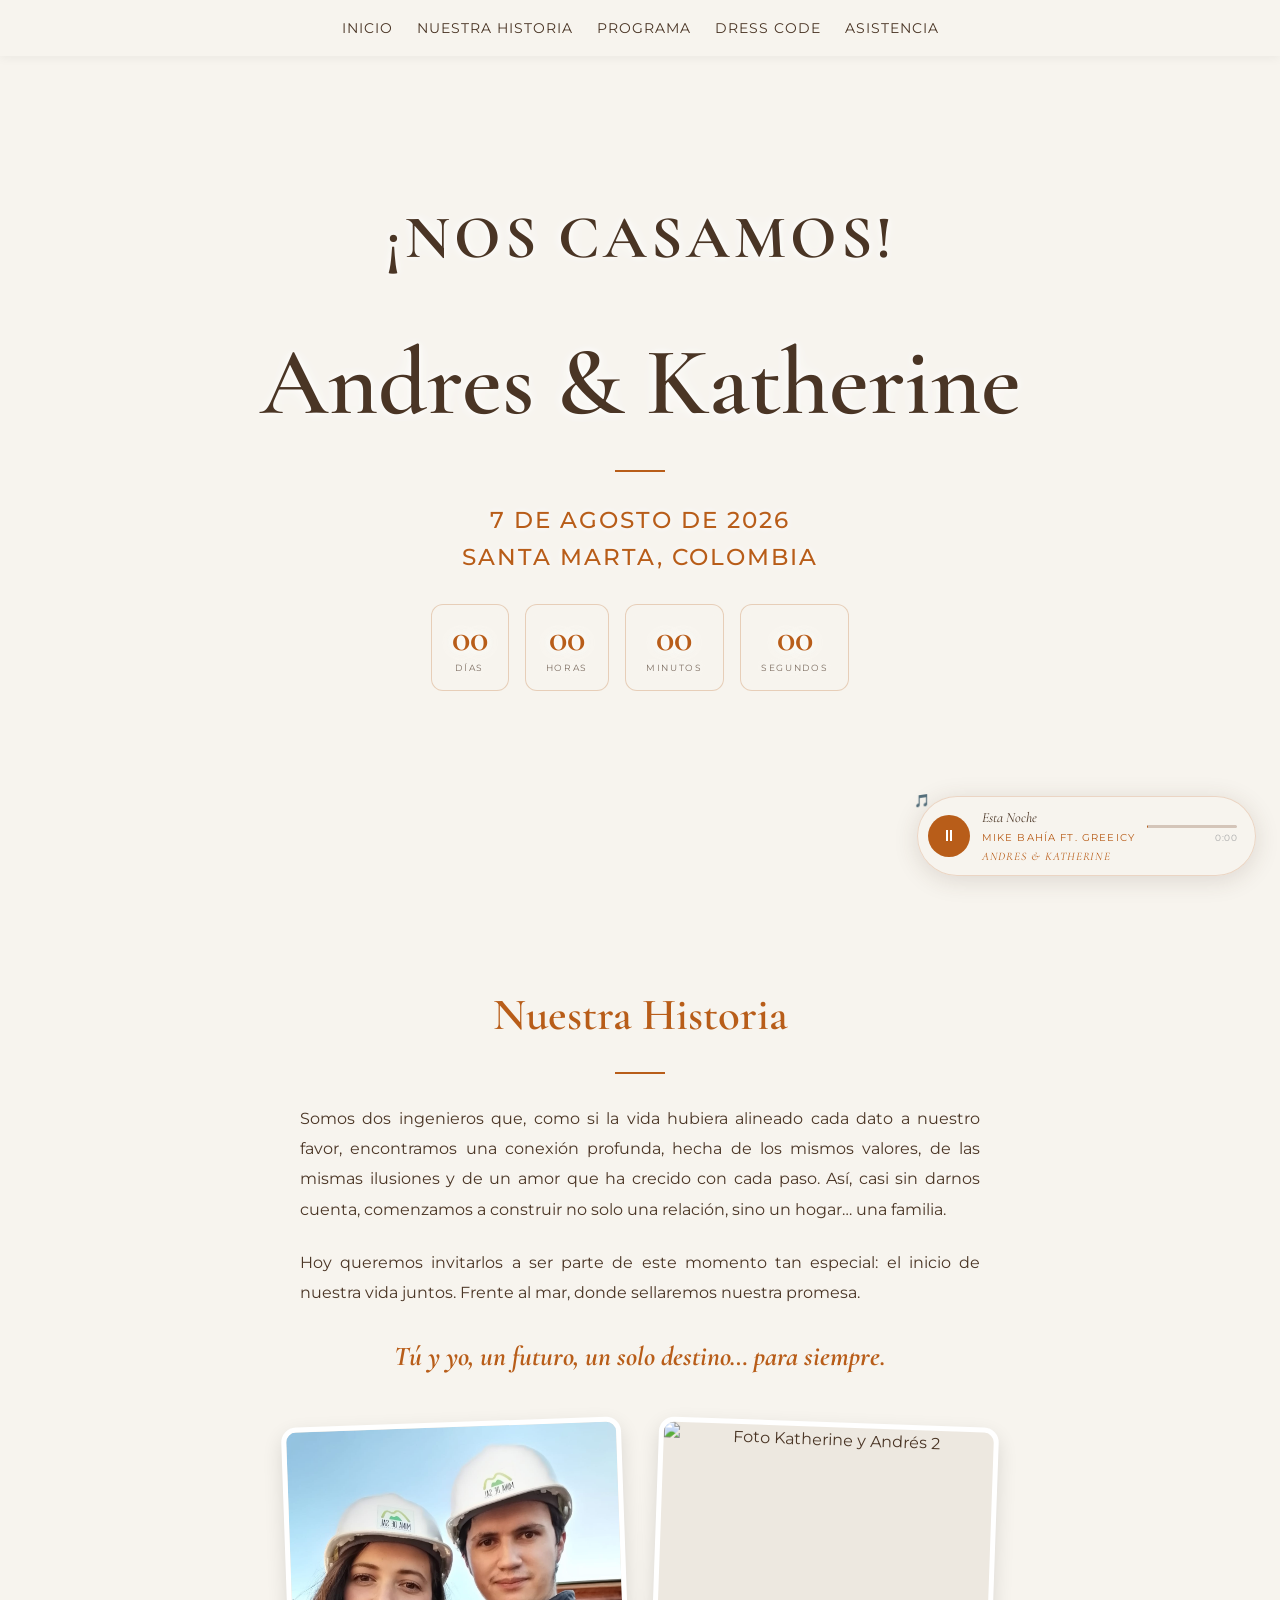
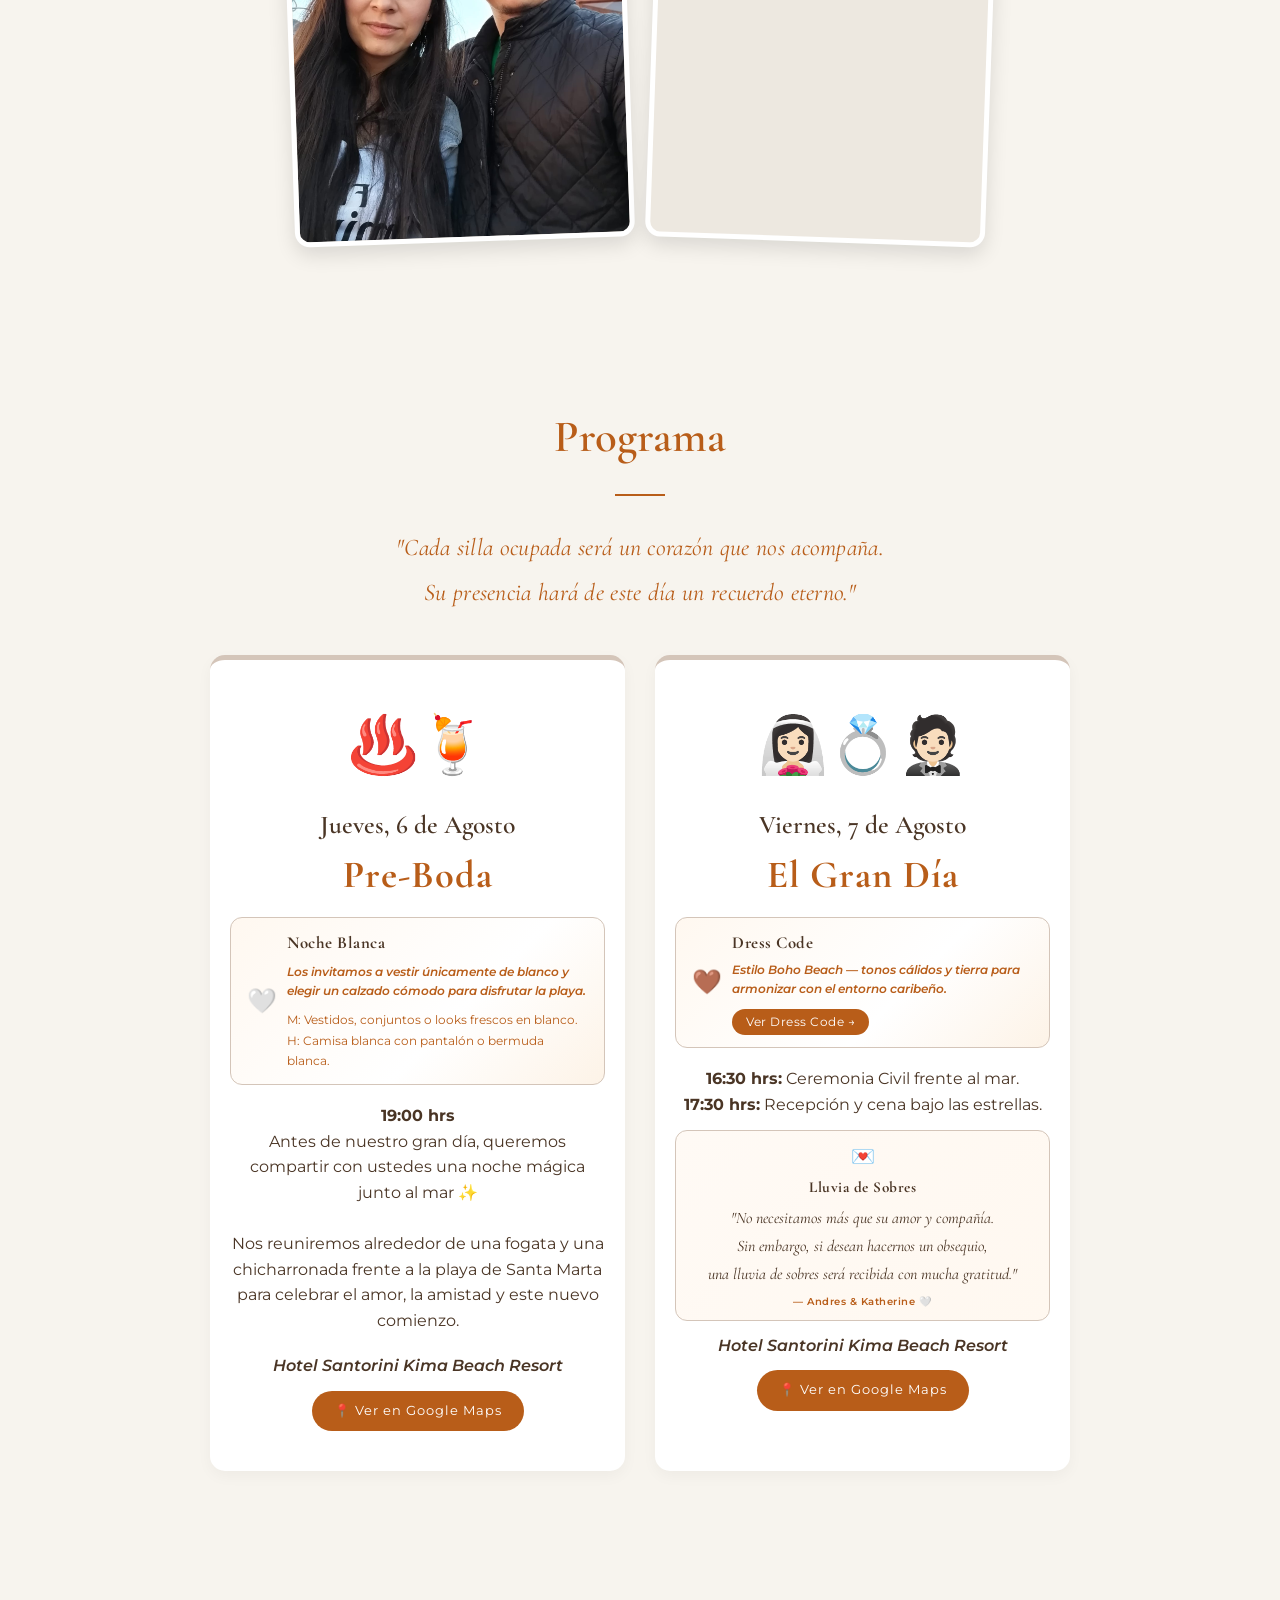
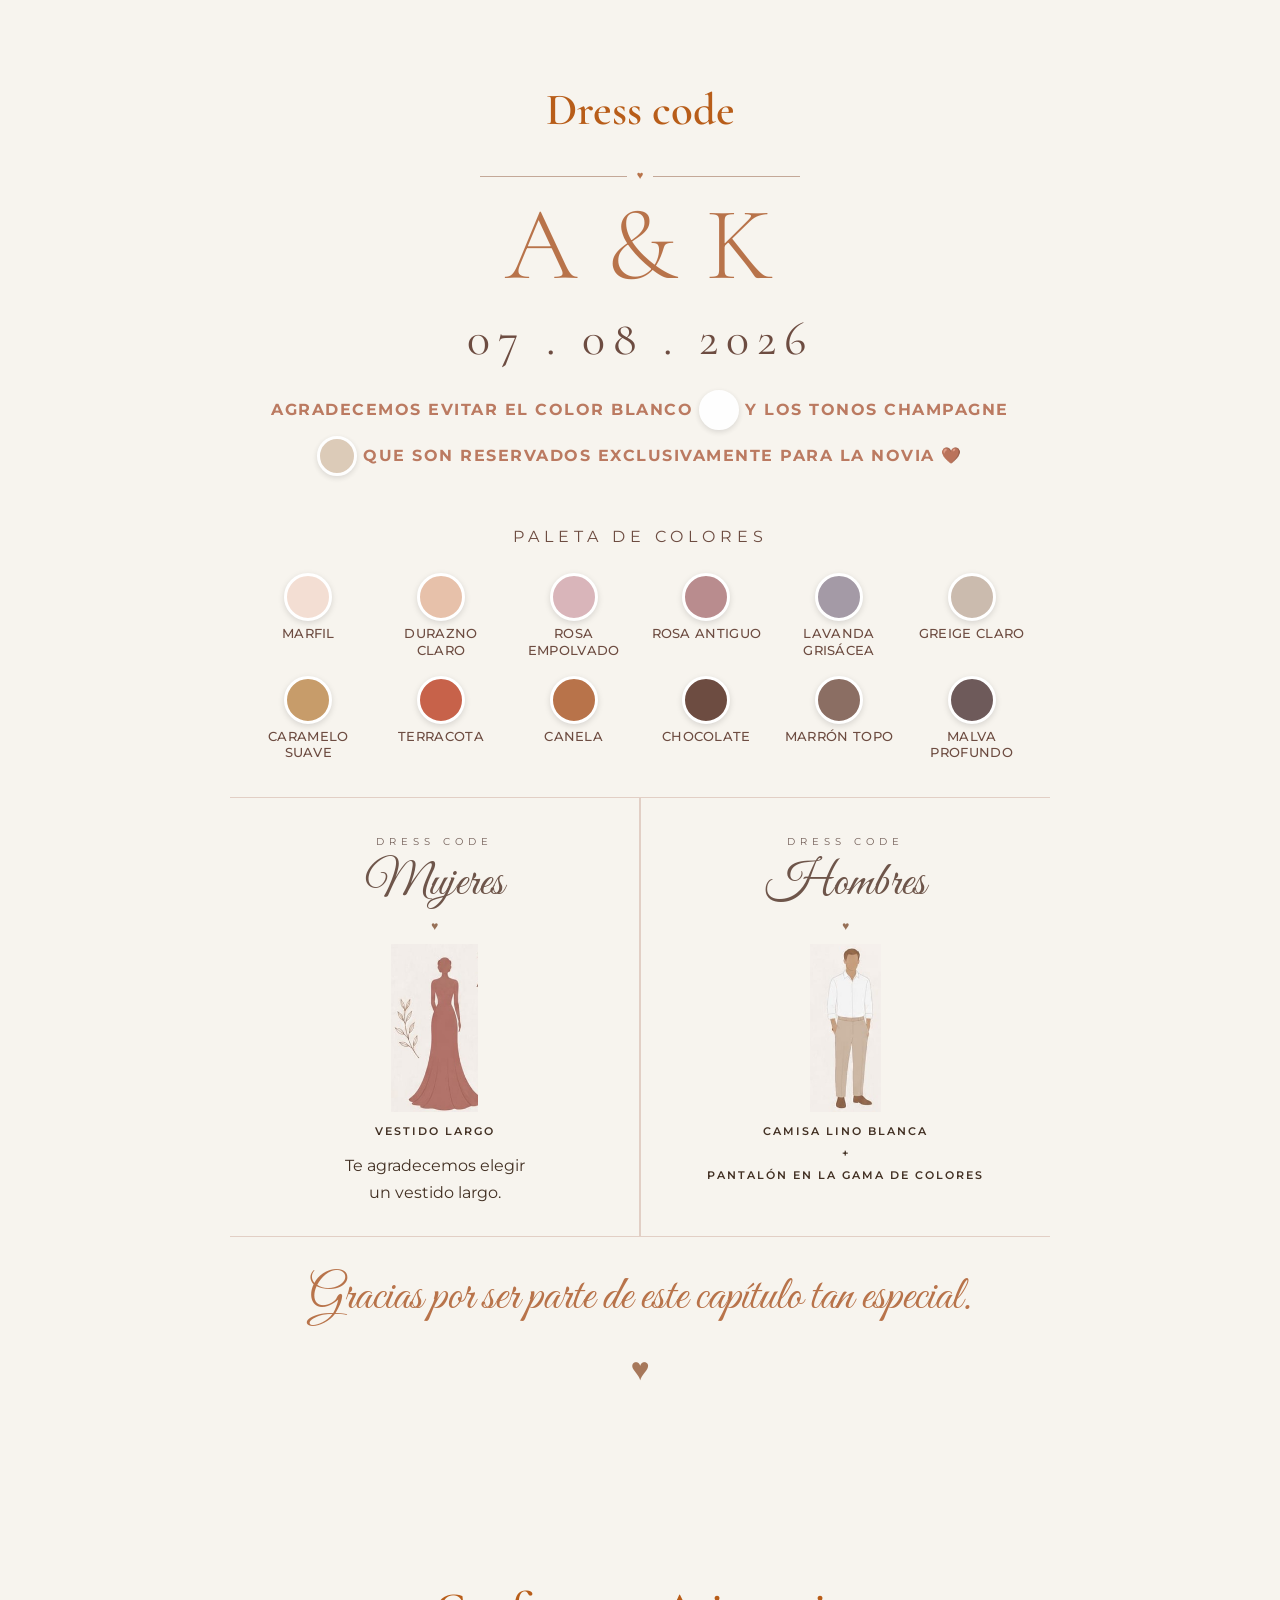
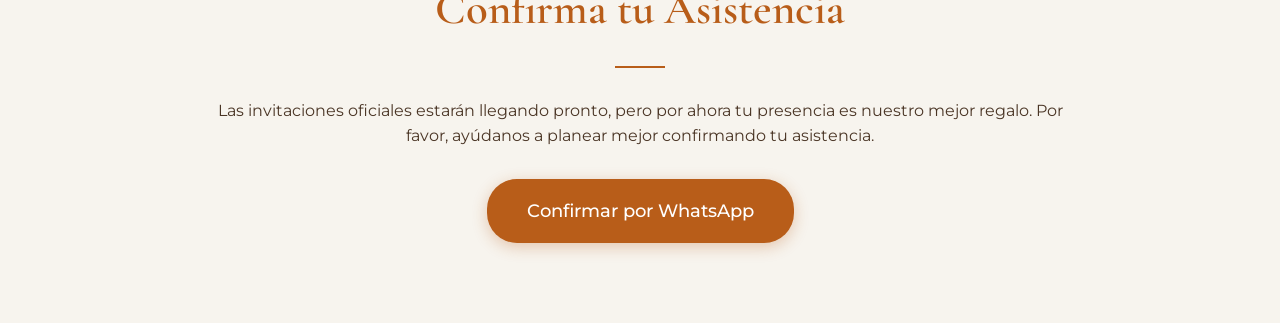
==== commit 27963cb3: "Ajuste responsive y tamaño letra programa" ====
--- a/index.html
+++ b/index.html
@@ -386,8 +386,8 @@
 
         /* — PALETA 12 COLORES — */
         .dc-paleta-titulo { font-family: 'Montserrat', sans-serif; font-size: 1rem; letter-spacing: 5px; text-transform: uppercase; color: #6D4C41; text-align: center; padding: 24px 20px 14px; background: #f7f4ee; }
-        .dc-paleta-row { display: grid; grid-template-columns: repeat(6, 1fr);justify-content: center;  align-items: start; gap: 28px; padding: 10 20px 35px; background: #f7f4ee; }
-        .dc-p-item { display: flex; flex-direction: column; align-items: center; gap: 5px; min-width: 54px; }
+        .dc-paleta-row { display: grid; grid-template-columns: repeat(6, 1fr); justify-content: center; align-items: start; gap: 16px; padding: 10px 20px 35px; background: #f7f4ee; }
+        .dc-p-item { display: flex; flex-direction: column; align-items: center; gap: 5px; min-width: 0; }
         .dc-p-swatch { width: 48px; height: 48px; border-radius: 50%; border: 3px solid #fff; box-shadow: 0 2px 6px rgba(0,0,0,0.13); }
         .dc-p-name { font-family: 'Montserrat', sans-serif; font-size: 0.80rem; font-weight: 500; text-transform: uppercase; letter-spacing: 0.3px; color: #6D4C41; text-align: center; line-height: 1.3; }
         .dc-p-hex  { font-size: 0.56rem; color: #B8734A; font-family: monospace; }
@@ -423,7 +423,8 @@
             nav { padding: 10px 0; display: flex; flex-wrap: wrap; justify-content: center; }
             nav a { margin: 5px 10px; }
             .programa-container { flex-direction: column; gap: 20px; }
-            .galeria-pareja img { max-width: 100px; }
+            .galeria-pareja { flex-direction: column; align-items: center; gap: 20px; }
+            .galeria-pareja img { width: 90vw; max-width: 360px; height: 300px; transform: rotate(0deg) !important; }
             #music-player { bottom: 14px; right: 14px; padding: 8px 14px 8px 8px; }
             .music-progress-wrap { display: none; }
             .music-title { max-width: 120px; }
@@ -435,6 +436,10 @@
             .dc-mini-col { position: static; transform: none; flex-direction: row; justify-content: center; }
             .dc-center-div { display: none; }
             .dc-fotos-strip { height: 140px; }
+            /* Paleta colores móvil — 4 columnas */
+            .dc-paleta-row { grid-template-columns: repeat(4, 1fr) !important; gap: 10px !important; padding: 10px 12px 24px !important; }
+            .dc-p-swatch { width: 36px !important; height: 36px !important; }
+            .dc-p-name { font-size: 0.55rem !important; letter-spacing: 0 !important; }
         }
     </style>
 </head>
@@ -518,7 +523,7 @@
         <!-- Mensaje central Programa -->
         <p style="
             font-family: var(--font-title);
-            font-size: 1.15rem;
+            font-size: 1.5rem;
             font-style: italic;
             color: var(--accent-color);
             text-align: center;
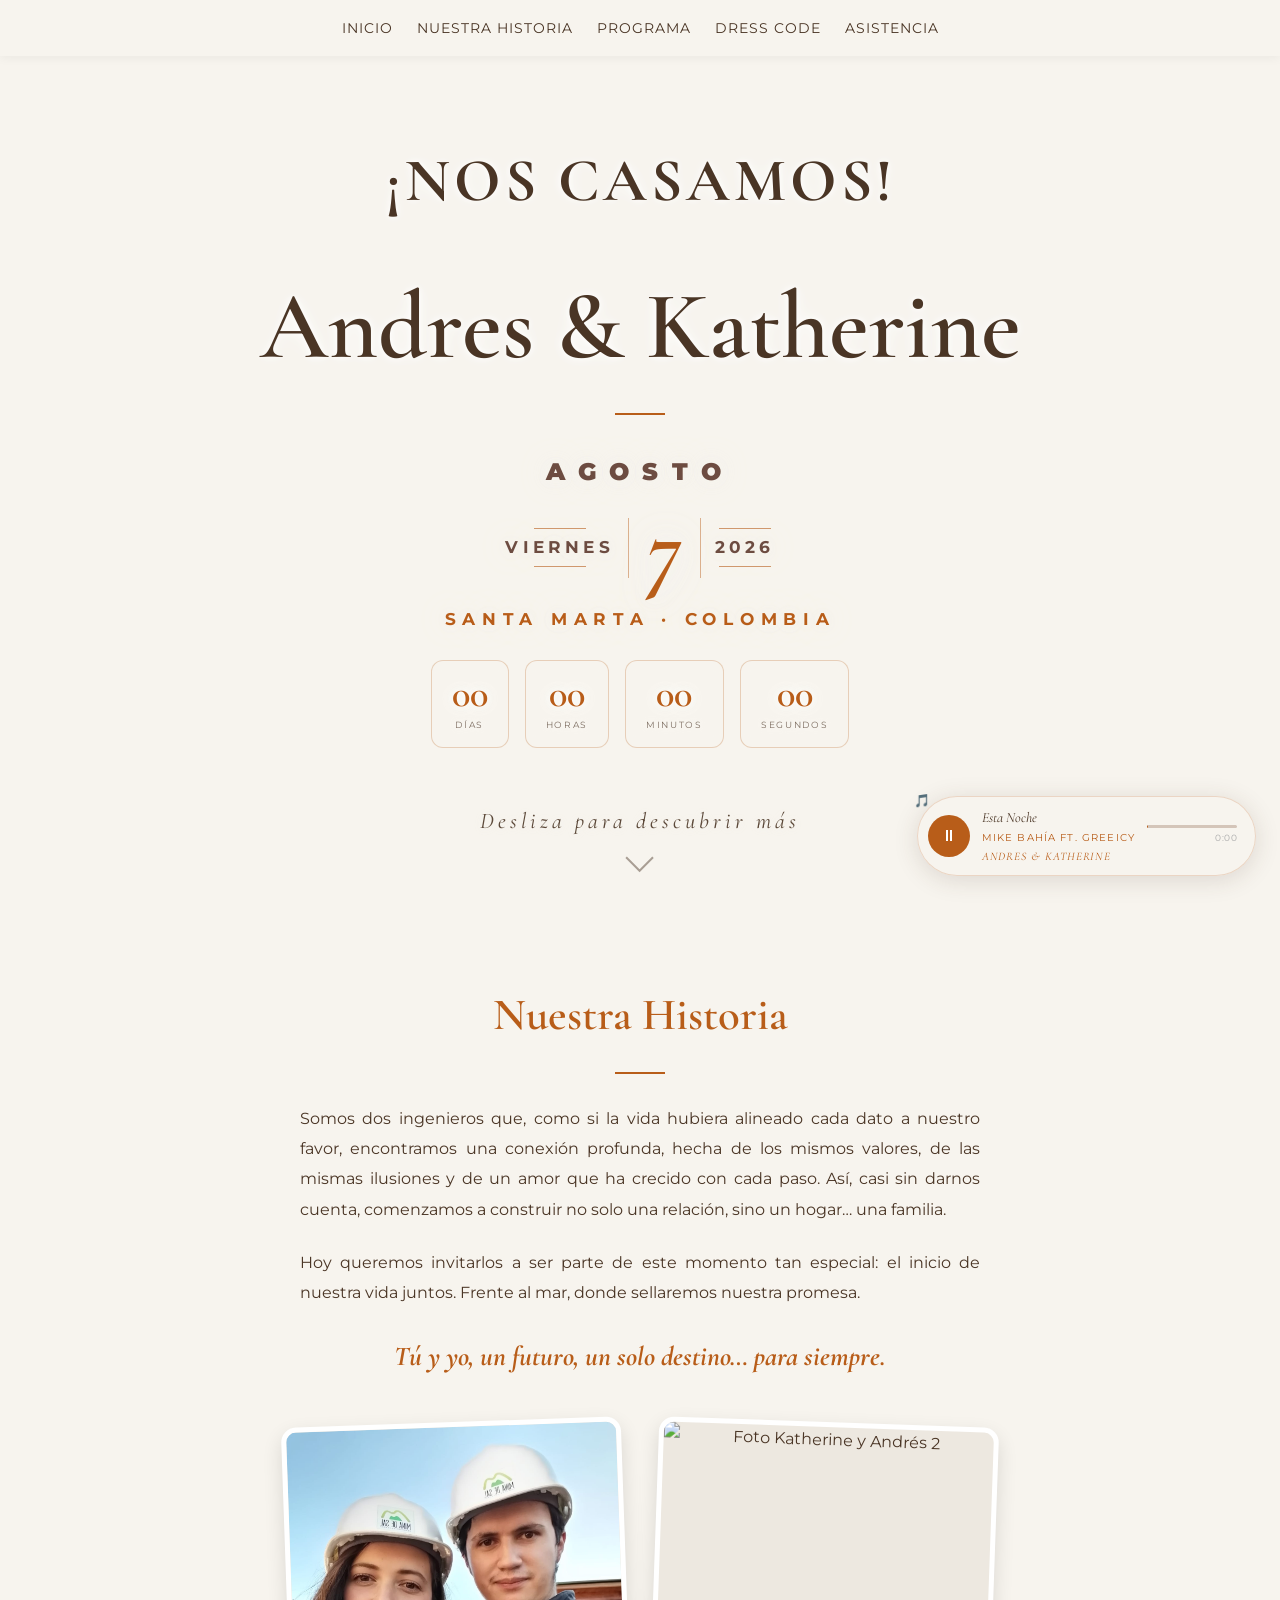
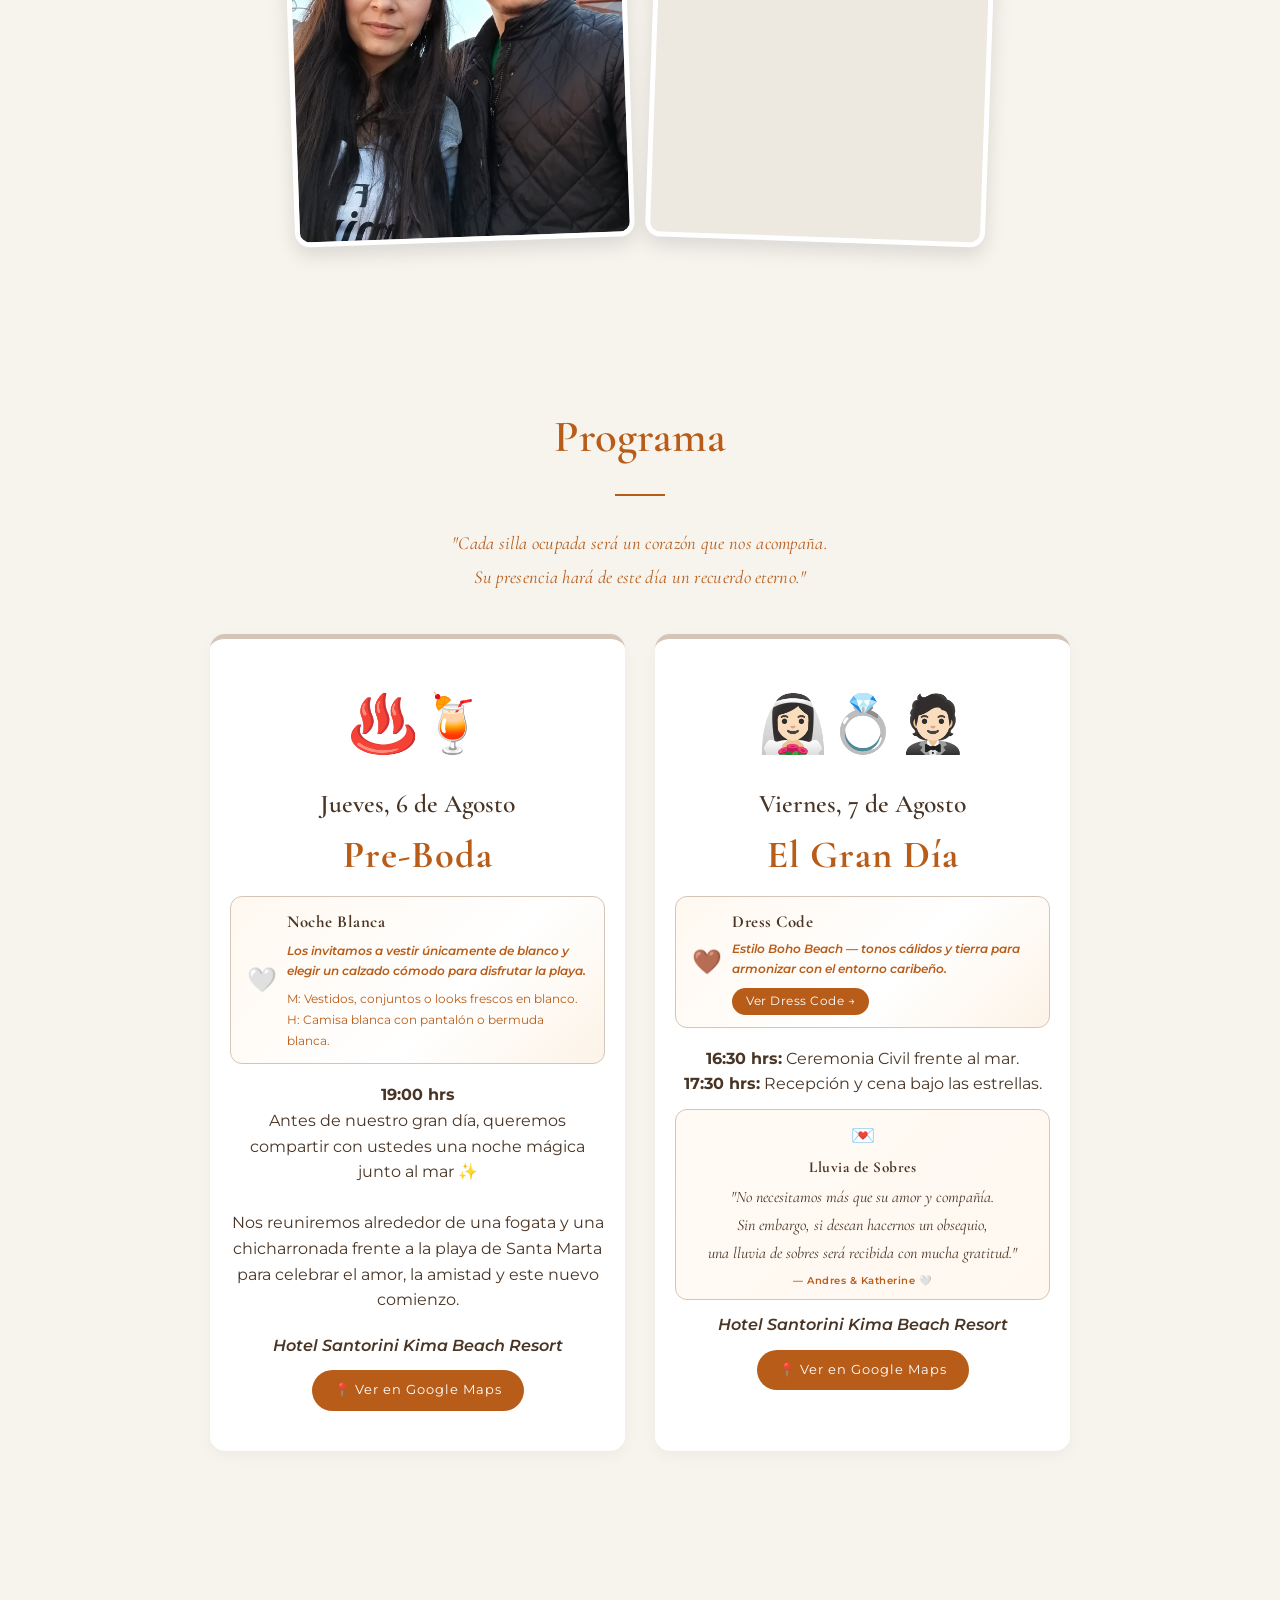
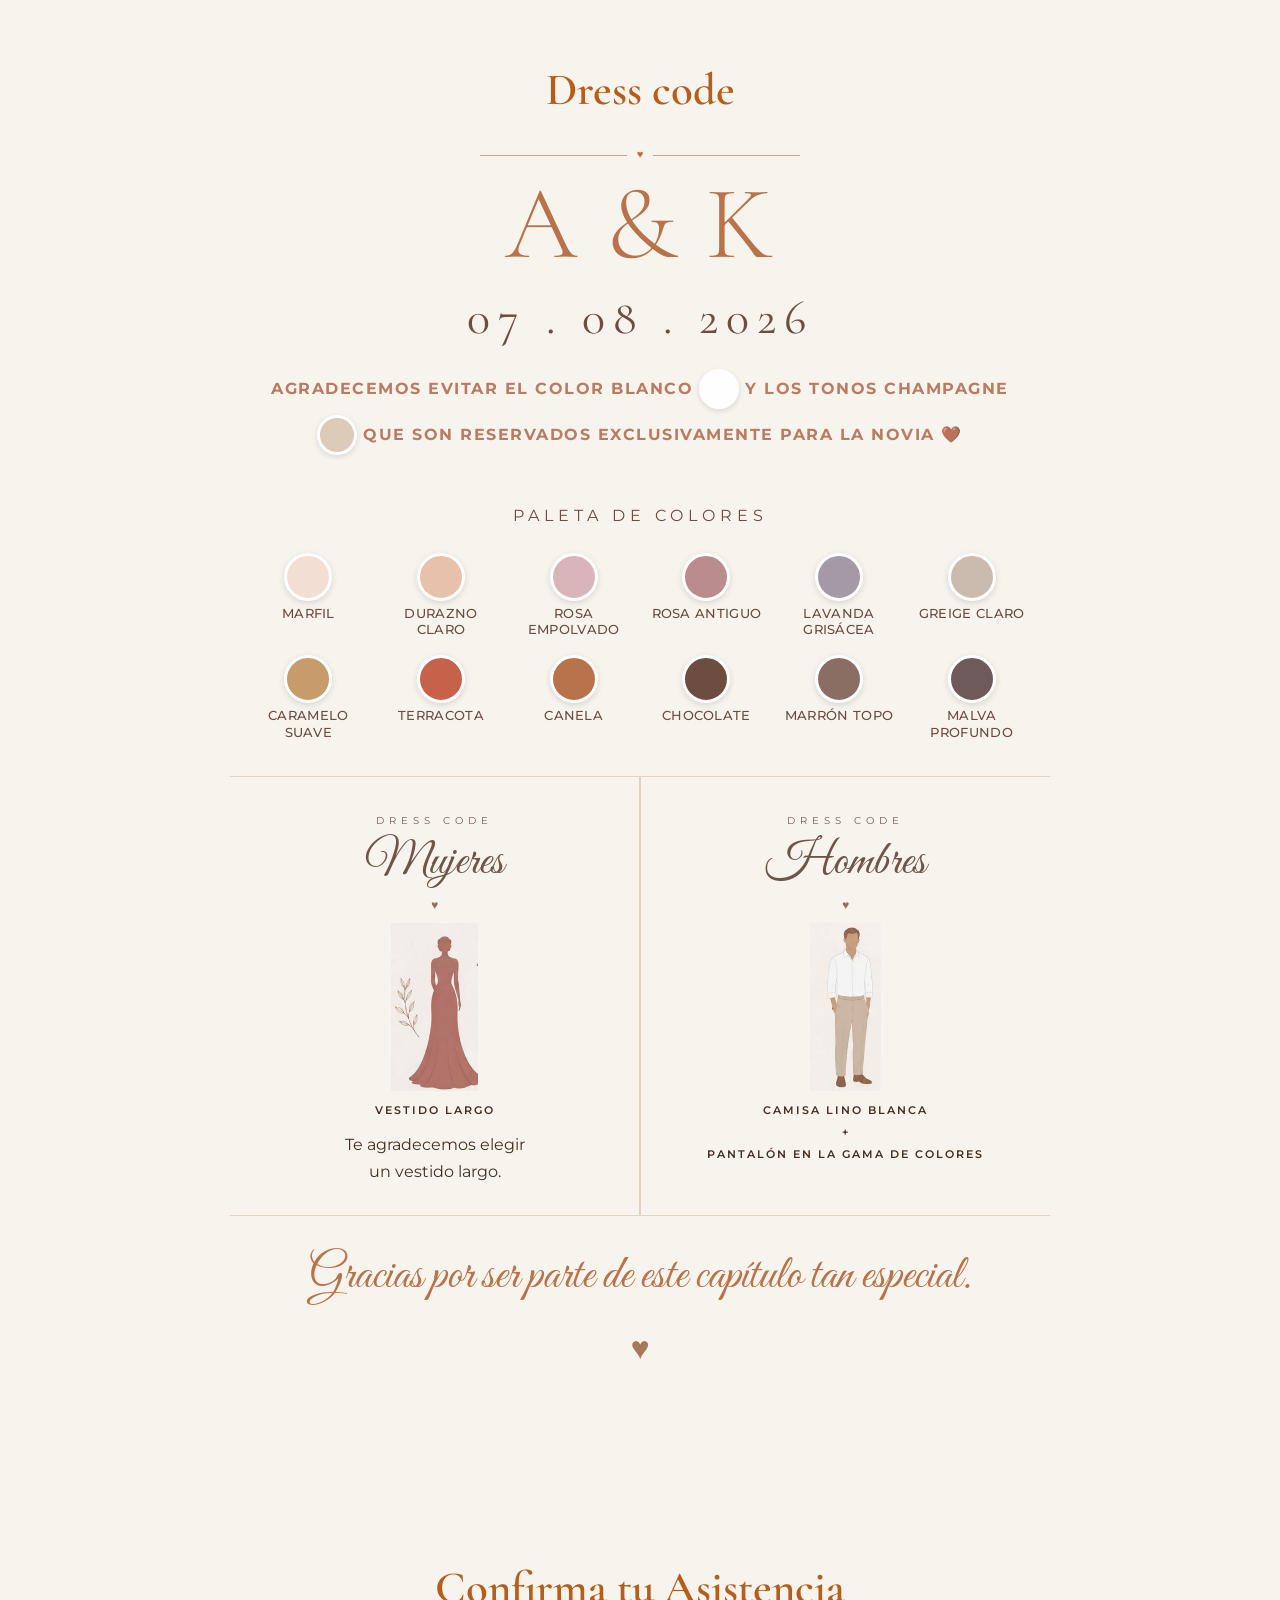
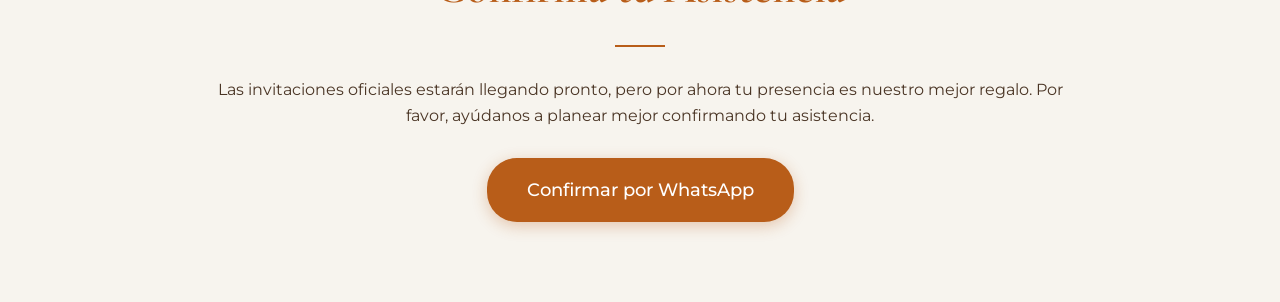
==== commit 5cc58e38: "Ajustes antes de despliegue" ====
--- a/index.html
+++ b/index.html
@@ -234,12 +234,82 @@
         #inicio h1 { font-size: 6rem; margin-bottom: 10px; color: var(--text-color); }
         #inicio h2 { font-size: 1.5rem; font-weight: 400; letter-spacing: 3px; margin-bottom: 20px; }
 
-        .fecha-lugar {
-            font-size: 1.45rem;
-            font-weight: 500;
+        .fecha-lugar { /* contenedor principal */ }
+
+        /* Fecha estilo elegante */
+        .fecha-elegante {
+            display: flex;
+            flex-direction: column;
+            align-items: center;
+            gap: 4px;
+            margin-top: 8px;
+        }
+        .fecha-mes-top {
+            font-family: var(--font-text);
+            font-size: 1.5rem;
+            font-weight: 900;
+            letter-spacing: .55em;
             text-transform: uppercase;
-            letter-spacing: 2px;
+            color: #6D4C41;
+            margin-bottom: 8px;
+            text-shadow: 0 1px 12px rgba(247,244,238,0.95), 0 0 28px rgba(247,244,238,0.7);
+        }
+        .fecha-centro {
+            display: flex;
+            align-items: center;
+            justify-content: center;
+        }
+        .fecha-lateral {
+            display: flex;
+            flex-direction: column;
+            align-items: center;
+            gap: 5px;
+            padding: 0 14px;
+        }
+        .fecha-dia-semana, .fecha-anio {
+            font-family: var(--font-text);
+            font-size: 1.05rem;
+            font-weight: 700;
+            letter-spacing: .25em;
+            text-transform: uppercase;
+            color: #6D4C41;
+            text-shadow: 0 1px 12px rgba(247,244,238,0.95), 0 0 28px rgba(247,244,238,0.7);
+        }
+        .fecha-linea-h {
+            width: 52px;
+            height: 1px;
+            background: var(--accent-color);
+            opacity: .6;
+        }
+        .fecha-linea-v {
+            width: 1px;
+            height: 60px;
+            background: var(--accent-color);
+            opacity: .45;
+        }
+        .fecha-num-grande {
+            font-family: var(--font-title);
+            font-size: 5.5rem;
+            font-weight: 900;
+            font-style: italic;
             color: var(--accent-color);
+            line-height: 1;
+            padding: 0 18px;
+            text-shadow:
+                0 2px 16px rgba(247,244,238,1),
+                0 0 40px rgba(247,244,238,0.85),
+                0 4px 32px rgba(247,244,238,0.7);
+        }
+        .fecha-lugar-sub {
+            font-family: var(--font-text);
+            font-size: 1.05rem;
+            font-weight: 700;
+            letter-spacing: .4em;
+            text-transform: uppercase;
+            color: var(--accent-color);
+            margin-top: 10px;
+            /* opacity: 0.95; */
+            text-shadow: 0 1px 12px rgba(247,244,238,0.95), 0 0 28px rgba(247,244,238,0.7);
         }
 
         /* ── GENERALES ── */
@@ -491,7 +561,25 @@
             <h2 style="font-size: 3.8rem; font-weight: 700; letter-spacing: 4px;">¡NOS CASAMOS!</h2>
             <h1>Andres & Katherine</h1>
             <div class="divider"></div>
-            <p class="fecha-lugar">7 de Agosto de 2026<br/>Santa Marta, Colombia</p>
+            <div class="fecha-elegante">
+                <p class="fecha-mes-top">Agosto</p>
+                <div class="fecha-centro">
+                    <div class="fecha-lateral">
+                        <div class="fecha-linea-h"></div>
+                        <span class="fecha-dia-semana">Viernes</span>
+                        <div class="fecha-linea-h"></div>
+                    </div>
+                    <div class="fecha-linea-v"></div>
+                    <span class="fecha-num-grande">7</span>
+                    <div class="fecha-linea-v"></div>
+                    <div class="fecha-lateral">
+                        <div class="fecha-linea-h"></div>
+                        <span class="fecha-anio">2026</span>
+                        <div class="fecha-linea-h"></div>
+                    </div>
+                </div>
+                <p class="fecha-lugar-sub">Santa Marta · Colombia</p>
+            </div>
             <div class="countdown-wrapper">
                 <div class="countdown-item"><span class="countdown-num" id="cd-d">--</span><span class="countdown-label">Días</span></div>
                 <div class="countdown-item"><span class="countdown-num" id="cd-h">--</span><span class="countdown-label">Horas</span></div>
@@ -523,7 +611,7 @@
         <!-- Mensaje central Programa -->
         <p style="
             font-family: var(--font-title);
-            font-size: 1.5rem;
+            font-size: 1.15rem;
             font-style: italic;
             color: var(--accent-color);
             text-align: center;
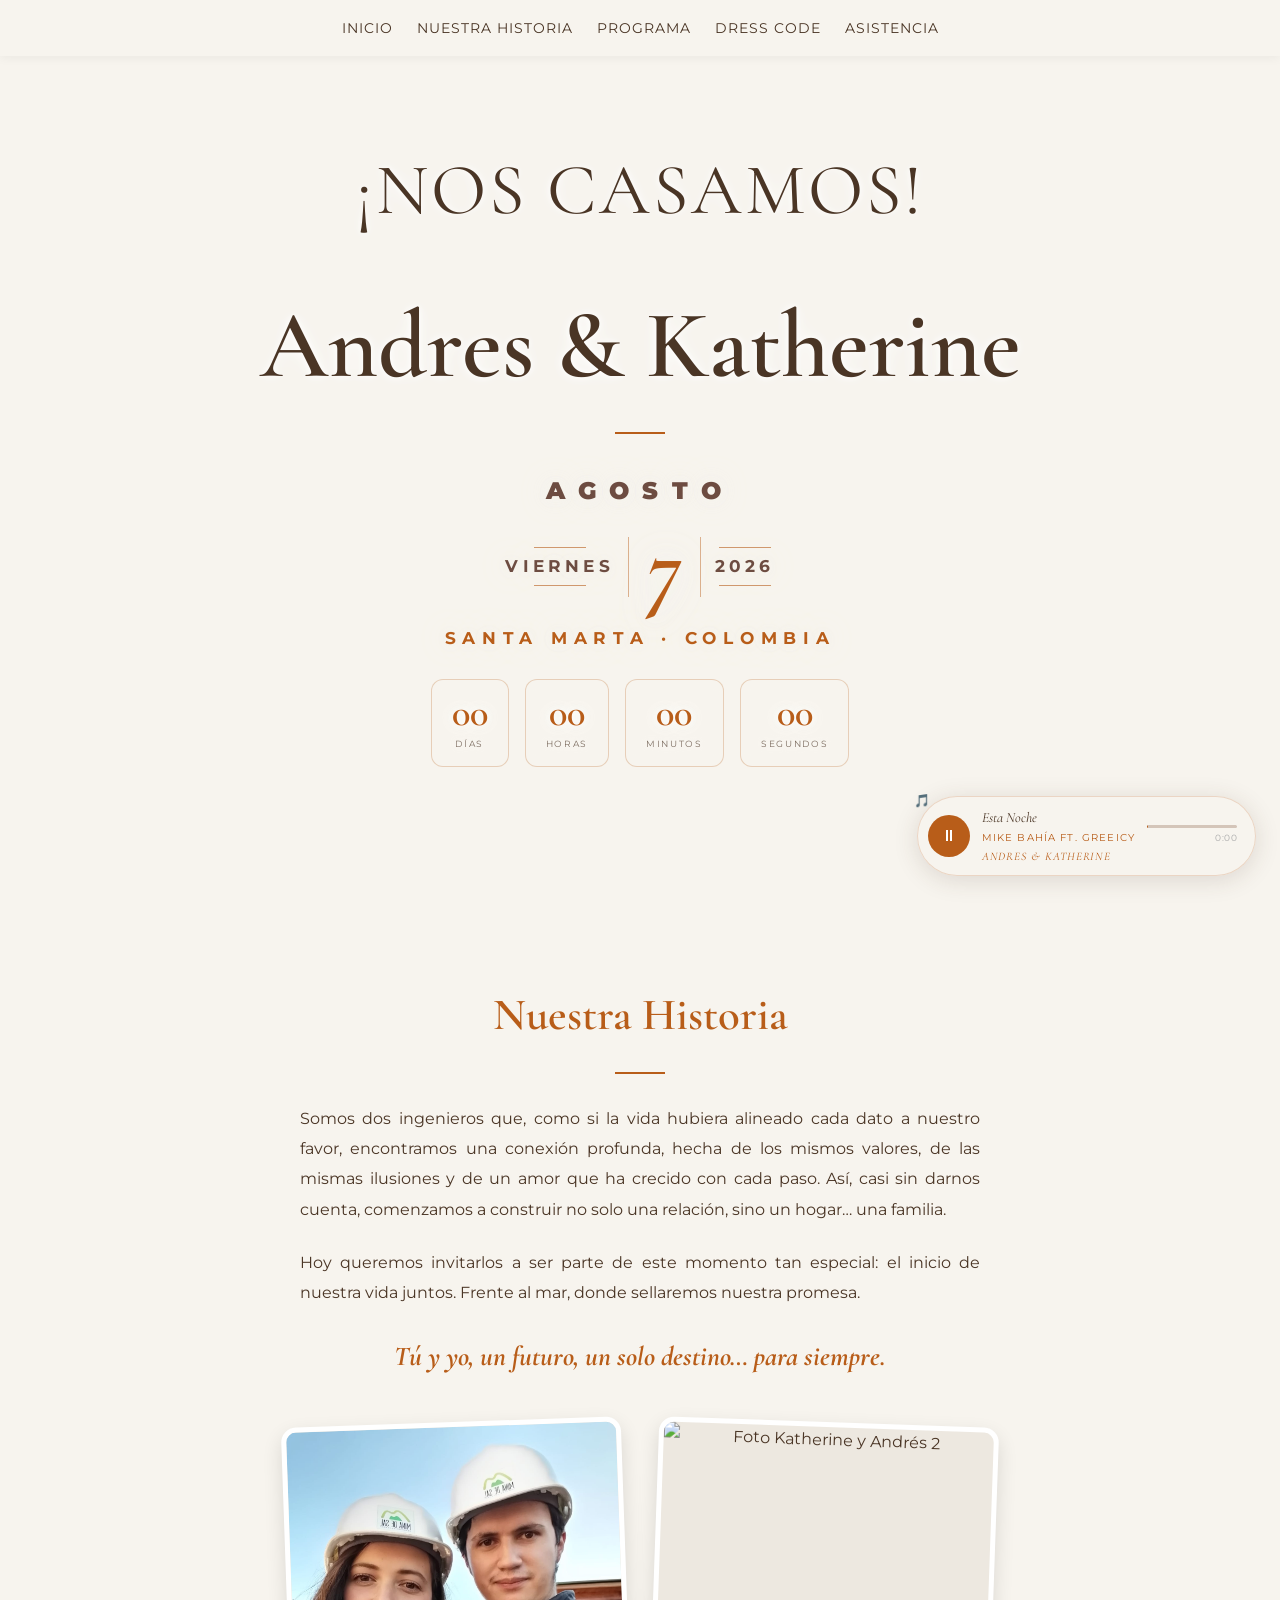
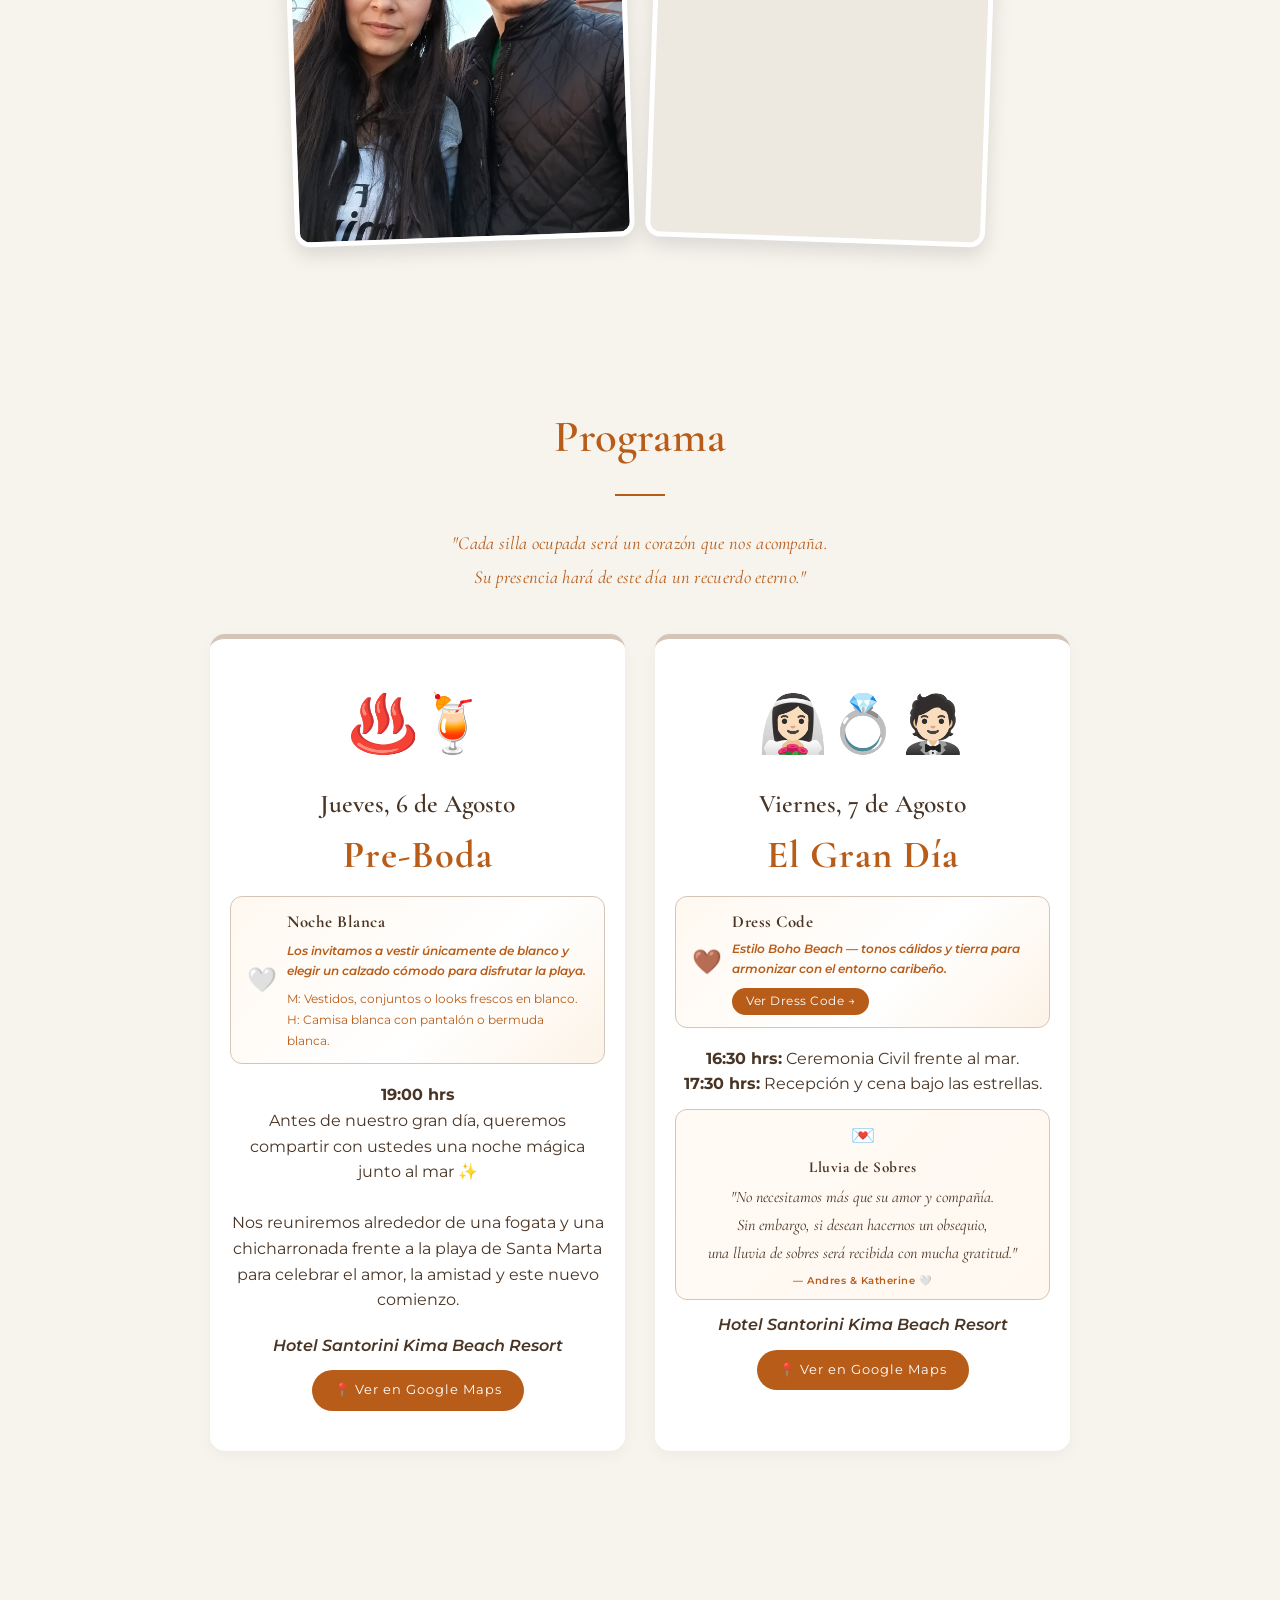
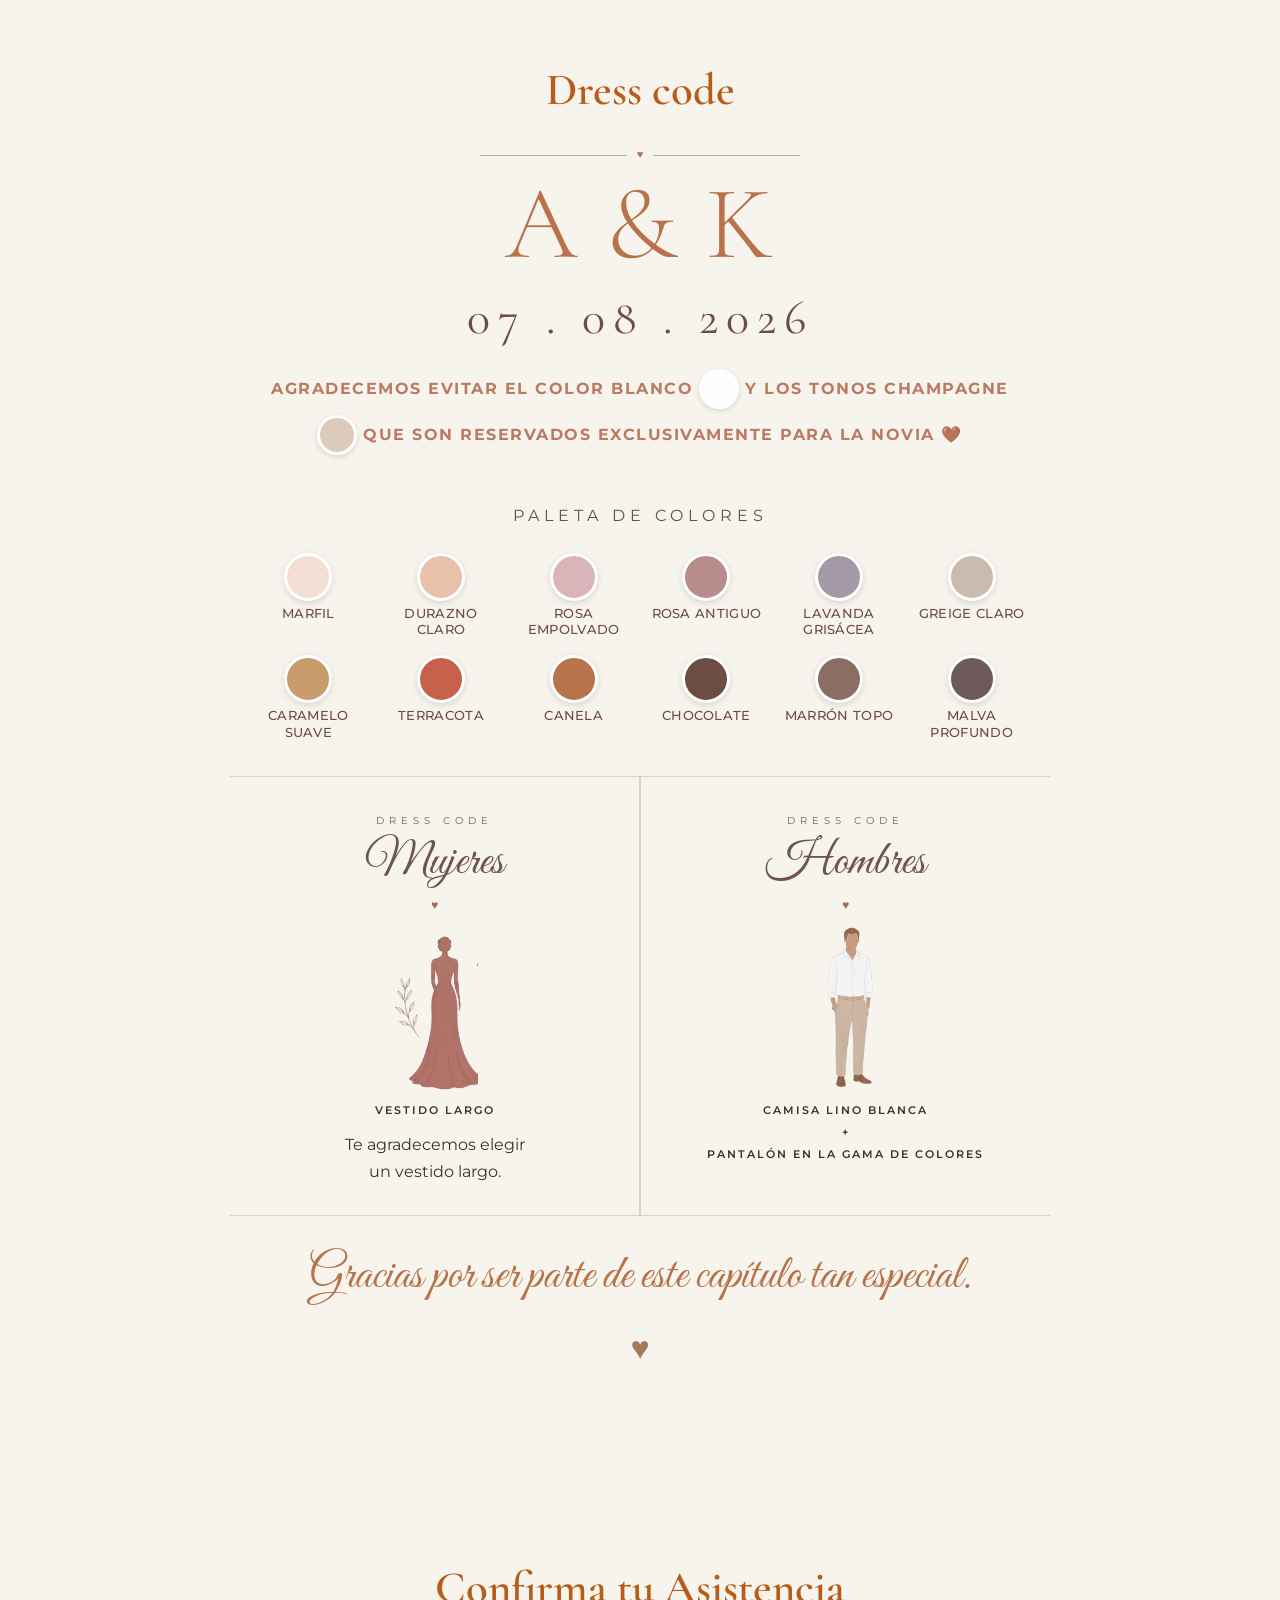
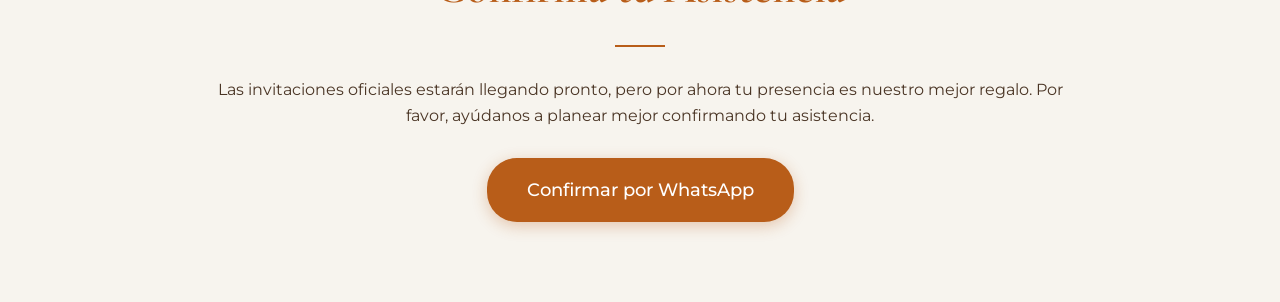
==== commit 0c89595b: "Division de archivos html, js, css" ====
--- a/index.html
+++ b/index.html
@@ -9,509 +9,7 @@
     <link rel="preconnect" href="https://fonts.gstatic.com" crossorigin />
     <link href="https://fonts.googleapis.com/css2?family=Cormorant+Garamond:ital,wght@0,400;0,600;1,400&family=Great+Vibes&family=Montserrat:wght@300;400;500&display=swap" rel="stylesheet" />
     <link href="https://fonts.googleapis.com/css2?family=Cormorant+Garamond:wght@300;400&display=swap" rel="stylesheet">
-    <style>
-        :root {
-            --bg-color: #f7f4ee;
-            --text-color: #4a3525;
-            --accent-color: #b85d19;
-            --light-accent: #d4c5b9;
-            --font-title: "Cormorant Garamond", serif;
-            --font-text: "Montserrat", sans-serif;
-        }
-
-        * { margin: 0; padding: 0; box-sizing: border-box; }
-
-        body {
-            font-family: var(--font-text);
-            background-color: var(--bg-color);
-            color: var(--text-color);
-            line-height: 1.6;
-        }
-
-        h1, h2, h3, h4 { font-family: var(--font-title); font-weight: 600; }
-
-        nav {
-            position: fixed;
-            top: 0;
-            width: 100%;
-            background-color: rgba(247, 244, 238, 0.95);
-            padding: 15px 0;
-            text-align: center;
-            z-index: 1000;
-            box-shadow: 0 2px 10px rgba(0,0,0,0.05);
-        }
-
-        nav a {
-            text-decoration: none;
-            color: var(--text-color);
-            margin: 0 10px;
-            font-size: 0.85rem;
-            text-transform: uppercase;
-            letter-spacing: 1px;
-            transition: color 0.3s;
-        }
-
-        nav a:hover { color: var(--accent-color); }
-
-        section {
-            padding: 80px 20px;
-            max-width: 900px;
-            margin: 0 auto;
-            text-align: center;
-        }
-
-        /* ── CARRUSEL ── */
-        #inicio {
-            position: relative;
-            height: 100vh;
-            display: flex;
-            flex-direction: column;
-            justify-content: center;
-            align-items: center;
-            overflow: hidden;
-            padding-top: 60px;
-            max-width: 100%;
-        }
-
-        .carousel-track { position: absolute; inset: 0; z-index: 0; }
-
-        .carousel-slide {
-            position: absolute;
-            inset: 0;
-            opacity: 0;
-            transition: opacity 1.4s ease-in-out;
-            overflow: hidden;
-        }
-
-        /* Fondo difuminado — llena espacios laterales en fotos verticales */
-        .carousel-slide::before {
-            content: '';
-            position: absolute;
-            inset: -20px;
-            background-image: inherit;
-            background-size: cover;
-            background-position: center;
-            filter: blur(18px) brightness(0.55) saturate(0.75);
-            transform: scale(1.1);
-            z-index: 0;
-        }
-
-        /* Foto principal centrada y completa — sin recortar */
-        .carousel-slide::after {
-            content: '';
-            position: absolute;
-            inset: 0;
-            background-image: inherit;
-            background-size: contain;
-            background-position: center;
-            background-repeat: no-repeat;
-            z-index: 1;
-        }
-
-        /* Gradiente elegante encima del carrusel */
-        .carousel-track::after {
-            content: '';
-            position: absolute;
-            inset: 0;
-            background: linear-gradient(to bottom,
-                rgba(247, 244, 238, 0.10) 0%,
-                rgba(247, 244, 238, 0.40) 60%,
-                rgba(247, 244, 238, 0.88) 100%);
-            z-index: 2;
-            pointer-events: none;
-        }
-
-        .carousel-slide.active { opacity: 1; }
-
-        /* Hint visual — invita al usuario a interactuar */
-        .touch-hint {
-            position: absolute;
-            bottom: 5.5rem;
-            left: 50%;
-            font-family: var(--font-title);
-            font-style: italic;
-            font-size: 1.4rem;
-            color: rgba(74, 53, 37, 0.9);
-            letter-spacing: .18em;
-            z-index: 10;
-            pointer-events: none;
-            white-space: nowrap;
-            text-shadow: 0 1px 12px rgba(247,244,238,0.9);
-            animation: fadeHint 2s ease-in-out infinite;
-            transition: opacity .5s ease;
-        }
-        .touch-hint.hidden {
-            opacity: 0 !important;
-            animation: none !important;
-        }
-        @keyframes fadeHint {
-            0%   { opacity: .5;  transform: translateX(-50%) scale(1);    }
-            50%  { opacity: 1;   transform: translateX(-50%) scale(1.12); }
-            100% { opacity: .5;  transform: translateX(-50%) scale(1);    }
-        }
-
-        /* ── FLECHA DE SCROLL ── */
-        .scroll-arrow {
-            position: absolute;
-            bottom: 2rem;
-            left: 50%;
-            transform: translateX(-50%);
-            z-index: 10;
-            display: flex;
-            flex-direction: column;
-            align-items: center;
-            gap: .35rem;
-            opacity: 0;
-            pointer-events: none;
-            transition: opacity .8s ease;
-        }
-        .scroll-arrow.visible { opacity: 1; }
-        .scroll-arrow.hidden  { opacity: 0; }
-        .scroll-arrow span {
-            font-family: var(--font-title);
-            font-style: italic;
-            font-size: 1.4rem;
-            letter-spacing: .18em;
-            color: rgba(74, 53, 37, 0.9);
-            text-shadow: 0 1px 8px rgba(247,244,238,0.85);
-            margin-bottom: .2rem;
-        }
-        .scroll-arrow .chevron {
-            width: 20px;
-            height: 20px;
-            border-right: 2px solid rgba(74, 53, 37, 0.45);
-            border-bottom: 2px solid rgba(74, 53, 37, 0.45);
-            transform: rotate(45deg);
-            animation: arrowBounce 1.4s ease-in-out infinite;
-        }
-        .scroll-arrow .chevron:nth-child(3) { animation-delay: .2s; }
-        .scroll-arrow .chevron:nth-child(4) { animation-delay: .4s; }
-        @keyframes arrowBounce {
-            0%, 100% { opacity: .25; transform: rotate(45deg) translateY(0);   }
-            50%       { opacity: .9;  transform: rotate(45deg) translateY(5px); }
-        }
-
-        /* 
-          *** INSTRUCCIONES DE USO ***
-          Reemplaza las URLs de abajo con las rutas de tus fotos.
-          Puedes usar rutas relativas como: url('img/foto1.jpg')
-          o URLs externas. Añade o quita slides según necesites.
-        */
-        /* ── 23 slides ── */
-        .slide-1  { background-image: url('img/Arrodillada.JPG'); }
-        .slide-2  { background-image: url('img/foto1.jpeg'); }
-        .slide-4  { background-image: url('img/foto4.jpeg'); }
-        .slide-5  { background-image: url('img/foto5.jpeg'); }
-        .slide-6  { background-image: url('img/foto6.jpeg'); }
-        .slide-7  { background-image: url('img/foto7.jpeg'); }
-        .slide-8  { background-image: url('img/foto8.jpeg'); }
-        .slide-9  { background-image: url('img/foto9.jpeg'); }
-        .slide-10 { background-image: url('img/foto10.jpeg'); }
-        .slide-11 { background-image: url('img/foto11.jpeg'); }
-        .slide-12 { background-image: url('img/foto12.jpeg'); }
-        .slide-13 { background-image: url('img/foto13.jpeg'); }
-        .slide-14 { background-image: url('img/foto14.jpeg'); }
-        .slide-15 { background-image: url('img/foto15.jpeg'); }
-        .slide-16 { background-image: url('img/foto16.jpeg'); }
-        .slide-17 { background-image: url('img/foto17.jpeg'); }
-        .slide-19 { background-image: url('img/foto19.jpeg'); }
-        .slide-20 { background-image: url('img/foto20.jpeg'); }
-        .slide-21 { background-image: url('img/foto23.jpeg'); }
-        .slide-22 { background-image: url('img/Beso.png'); }
-
-        .hero-content {
-            position: relative;
-            z-index: 2;
-            display: flex;
-            flex-direction: column;
-            align-items: center;
-            text-shadow:
-                0 0 6px rgba(255,255,255,0.95),
-                0 0 14px rgba(255,255,255,0.75),
-                0 0 24px rgba(255,255,255,0.45);
-        }
-
-        #inicio h1 { font-size: 6rem; margin-bottom: 10px; color: var(--text-color); }
-        #inicio h2 { font-size: 1.5rem; font-weight: 400; letter-spacing: 3px; margin-bottom: 20px; }
-
-        .fecha-lugar { /* contenedor principal */ }
-
-        /* Fecha estilo elegante */
-        .fecha-elegante {
-            display: flex;
-            flex-direction: column;
-            align-items: center;
-            gap: 4px;
-            margin-top: 8px;
-        }
-        .fecha-mes-top {
-            font-family: var(--font-text);
-            font-size: 1.5rem;
-            font-weight: 900;
-            letter-spacing: .55em;
-            text-transform: uppercase;
-            color: #6D4C41;
-            margin-bottom: 8px;
-            text-shadow: 0 1px 12px rgba(247,244,238,0.95), 0 0 28px rgba(247,244,238,0.7);
-        }
-        .fecha-centro {
-            display: flex;
-            align-items: center;
-            justify-content: center;
-        }
-        .fecha-lateral {
-            display: flex;
-            flex-direction: column;
-            align-items: center;
-            gap: 5px;
-            padding: 0 14px;
-        }
-        .fecha-dia-semana, .fecha-anio {
-            font-family: var(--font-text);
-            font-size: 1.05rem;
-            font-weight: 700;
-            letter-spacing: .25em;
-            text-transform: uppercase;
-            color: #6D4C41;
-            text-shadow: 0 1px 12px rgba(247,244,238,0.95), 0 0 28px rgba(247,244,238,0.7);
-        }
-        .fecha-linea-h {
-            width: 52px;
-            height: 1px;
-            background: var(--accent-color);
-            opacity: .6;
-        }
-        .fecha-linea-v {
-            width: 1px;
-            height: 60px;
-            background: var(--accent-color);
-            opacity: .45;
-        }
-        .fecha-num-grande {
-            font-family: var(--font-title);
-            font-size: 5.5rem;
-            font-weight: 900;
-            font-style: italic;
-            color: var(--accent-color);
-            line-height: 1;
-            padding: 0 18px;
-            text-shadow:
-                0 2px 16px rgba(247,244,238,1),
-                0 0 40px rgba(247,244,238,0.85),
-                0 4px 32px rgba(247,244,238,0.7);
-        }
-        .fecha-lugar-sub {
-            font-family: var(--font-text);
-            font-size: 1.05rem;
-            font-weight: 700;
-            letter-spacing: .4em;
-            text-transform: uppercase;
-            color: var(--accent-color);
-            margin-top: 10px;
-            /* opacity: 0.95; */
-            text-shadow: 0 1px 12px rgba(247,244,238,0.95), 0 0 28px rgba(247,244,238,0.7);
-        }
-
-        /* ── GENERALES ── */
-        .section-title { font-size: 2.8rem; margin-bottom: 20px; color: var(--accent-color); }
-        .divider { width: 50px; height: 2px; background-color: var(--accent-color); margin: 0 auto 30px auto; }
-
-        /* ── HISTORIA ── */
-        .historia-texto { max-width: 680px; margin: 0 auto; text-align: justify; hyphens: auto; }
-        .historia-texto p { margin-bottom: 1.4em; font-size: 1rem; line-height: 1.9; color: var(--text-color); }
-        .historia-frase {
-            font-family: var(--font-title);
-            font-style: italic;
-            font-size: 1.7rem !important;
-            font-weight: 700 !important;
-            color: var(--accent-color) !important;
-            text-align: center !important;
-            margin-top: 10px;
-            margin-bottom: 0 !important;
-        }
-
-        .galeria-pareja { display: flex; justify-content: center; gap: 24px; margin-top: 40px; flex-wrap: wrap; align-items: flex-start; }
-        .galeria-pareja img {
-            width: 340px; height: 420px;
-            border-radius: 15px; box-shadow: 0 8px 20px rgba(0,0,0,0.12);
-            object-fit: cover; object-position: center top;
-            background-color: #ede8e0;
-            border: 5px solid #fff; transform: rotate(-2deg); transition: transform 0.3s;
-        }
-        .galeria-pareja img:nth-child(even) { transform: rotate(2deg); }
-        .galeria-pareja img:hover { transform: rotate(0deg) scale(1.02); }
-
-        /* ── PROGRAMA ── */
-        .programa-container { display: flex; gap: 30px; margin-top: 40px; }
-        .columna-programa {
-            flex: 1; background-color: #fff; padding: 40px 20px;
-            border-radius: 15px; box-shadow: 0 5px 15px rgba(0,0,0,0.04);
-            border-top: 5px solid var(--light-accent);
-        }
-        .icono-animado { font-size: 3.5rem; margin-bottom: 15px; display: inline-block; animation: flotar 3s ease-in-out infinite; }
-        @keyframes flotar { 0%,100% { transform: translateY(0); } 50% { transform: translateY(-10px); } }
-
-        /* ── WHATSAPP ── */
-        .btn-whatsapp {
-            display: inline-block; background-color: var(--accent-color); color: #fff;
-            padding: 18px 40px; border-radius: 30px; text-decoration: none;
-            font-weight: 500; font-size: 1.1rem; margin-top: 30px;
-            transition: background-color 0.3s, transform 0.3s;
-            box-shadow: 0 4px 15px rgba(184,93,25,0.3);
-        }
-        .btn-whatsapp:hover { background-color: var(--text-color); transform: translateY(-3px); }
-
-        /* ── CONTADOR REGRESIVO ── */
-        .countdown-wrapper {
-            position: relative; z-index: 2; margin-top: 28px;
-            display: flex; gap: 16px; justify-content: center; flex-wrap: wrap;
-        }
-        .countdown-item {
-            background: rgba(247,244,238,0.82); backdrop-filter: blur(6px);
-            border: 1px solid rgba(184,93,25,0.25); border-radius: 12px;
-            padding: 14px 20px; min-width: 72px; text-align: center;
-        }
-        .countdown-num { font-family: var(--font-title); font-size: 2.4rem; font-weight: 600; color: var(--accent-color); line-height: 1; display: block; }
-        .countdown-label { font-family: var(--font-text); font-size: 0.58rem; letter-spacing: 0.18em; text-transform: uppercase; color: var(--text-color); opacity: 0.7; margin-top: 4px; display: block; }
-
-        /* ── REPRODUCTOR ── */
-        #music-player {
-            position: fixed; bottom: 24px; right: 24px; z-index: 999;
-            display: flex; align-items: center; gap: 12px;
-            background: rgba(247,244,238,0.96); backdrop-filter: blur(10px);
-            border: 1px solid rgba(184,93,25,0.2); border-radius: 50px;
-            padding: 10px 18px 10px 10px; box-shadow: 0 4px 24px rgba(74,53,37,0.15);
-            transition: all 0.3s ease;
-        }
-        #music-player:hover { box-shadow: 0 6px 32px rgba(74,53,37,0.22); }
-        .music-btn {
-            width: 42px; height: 42px; border-radius: 50%;
-            background: var(--accent-color); border: none; cursor: pointer;
-            display: flex; align-items: center; justify-content: center;
-            font-size: 1rem; color: #fff; flex-shrink: 0;
-            transition: background 0.2s, transform 0.15s;
-        }
-        .music-btn:hover { background: var(--text-color); transform: scale(1.07); }
-        .music-info { display: flex; flex-direction: column; gap: 1px; }
-        .music-title { font-family: var(--font-title); font-size: 0.88rem; font-style: italic; color: var(--text-color); white-space: nowrap; max-width: 160px; overflow: hidden; text-overflow: ellipsis; }
-        .music-sub { font-size: 0.6rem; letter-spacing: 0.12em; text-transform: uppercase; color: var(--accent-color); }
-        .music-couple { font-family: var(--font-title); font-style: italic; font-size: .72rem; color: var(--accent-color); letter-spacing: .08em; text-transform: uppercase; }
-        .music-progress-wrap { width: 90px; display: flex; flex-direction: column; gap: 3px; }
-        .music-progress-bar { width: 100%; height: 3px; background: var(--light-accent); border-radius: 2px; cursor: pointer; overflow: hidden; }
-        .music-progress-fill { height: 100%; width: 0%; background: var(--accent-color); border-radius: 2px; transition: width 0.3s linear; pointer-events: none; }
-        .music-time { font-size: 0.58rem; color: #aaa; letter-spacing: 0.05em; text-align: right; }
-        .music-note { position: absolute; top: -6px; left: -4px; font-size: 0.8rem; animation: noteFloat 2.5s ease-in-out infinite; pointer-events: none; }
-        @keyframes noteFloat { 0%,100% { transform: translateY(0) rotate(-10deg); opacity: 0.8; } 50% { transform: translateY(-8px) rotate(10deg); opacity: 1; } }
-        .music-note.paused { animation: none; opacity: 0.4; }
-
-        /* ================================================
-           DRESS CODE — diseño fiel a la tarjeta
-        ================================================ */
-        #dress-code { max-width: 860px; padding: 80px 20px; }
-
-
-
-        /* — CABECERA — */
-        .dc-header { position: relative; text-align: center; padding: 44px 20px 24px; background: #f7f4ee; overflow: hidden; }
-
-        .dc-header-title { font-family: 'Montserrat', sans-serif; font-size: 0.72rem; letter-spacing: 6px; text-transform: uppercase; color: #6D4C41; margin-bottom: 2px; }
-        
-        .dc-header-hrule { display: flex; align-items: center; justify-content: center; gap: 10px; margin: 6px auto; max-width: 320px; }
-        .dc-header-hrule::before, .dc-header-hrule::after { content: ''; flex: 1; height: 1px; background: #c4a898; }
-        .dc-header-heart { color: #B8734A; font-size: 0.7rem; }
-        .dc-monogram { font-family: 'Cormorant Garamond', serif; font-weight: 5; letter-spacing: 2px; font-style: normal; font-size: 6.5rem; color: #B8734A; line-height: 1; margin: 8px 0 2px; }
-        .dc-header-date  { font-family: 'Cormorant Garamond', serif; font-size: 3rem; letter-spacing: 8px; color: #6D4C41; margin-top: 4px; }
-       .dc-color-note{
-    font-family: 'Montserrat', sans-serif;
-    font-size: 1rem;
-    letter-spacing: 1.5px;
-    text-transform: uppercase;
-    color: #B8745A;
-    margin-top: 12px;
-    opacity: 0.95;
-    font-weight: 700;
-    display: flex;
-    align-items: center;
-    justify-content: center;
-    gap: 6px;
-    flex-wrap: wrap;
-}
-
-.color-circle{
-    width: 40px;
-    height: 40px;
-    border-radius: 50%;
-    display: inline-block;
-    border: 3px solid #fff; box-shadow: 0 2px 6px rgba(0,0,0,0.13);
-    vertical-align: middle;
-}
-
-.color-circle.white{
-    background: #ffffff;
-}
-
-.color-circle.champagne{
-    background: #dbc9b6;
-}
-
-        /* — PALETA 12 COLORES — */
-        .dc-paleta-titulo { font-family: 'Montserrat', sans-serif; font-size: 1rem; letter-spacing: 5px; text-transform: uppercase; color: #6D4C41; text-align: center; padding: 24px 20px 14px; background: #f7f4ee; }
-        .dc-paleta-row { display: grid; grid-template-columns: repeat(6, 1fr); justify-content: center; align-items: start; gap: 16px; padding: 10px 20px 35px; background: #f7f4ee; }
-        .dc-p-item { display: flex; flex-direction: column; align-items: center; gap: 5px; min-width: 0; }
-        .dc-p-swatch { width: 48px; height: 48px; border-radius: 50%; border: 3px solid #fff; box-shadow: 0 2px 6px rgba(0,0,0,0.13); }
-        .dc-p-name { font-family: 'Montserrat', sans-serif; font-size: 0.80rem; font-weight: 500; text-transform: uppercase; letter-spacing: 0.3px; color: #6D4C41; text-align: center; line-height: 1.3; }
-        .dc-p-hex  { font-size: 0.56rem; color: #B8734A; font-family: monospace; }
-
-
-
-        /* — DRESS CODE BOTTOM — */
-        .dc-bottom { display: flex; background: #f7f4ee; border-top: 1px solid #e2cfc5; min-height: 380px; }
-        .dc-col { flex: 1; display: flex; flex-direction: column; align-items: center; padding: 36px 20px 30px; gap: 9px; text-align: center; }
-        .dc-col-right { border-left: 1px solid #e2cfc5; position: relative; }
-
-        .dc-col-label  { font-family: 'Montserrat', sans-serif; font-size: 0.62rem; letter-spacing: 5px; text-transform: uppercase; color: #746059; }
-        .dc-col-nombre { font-family: 'Great Vibes', cursive; font-size: 3rem; color: #6e554a; line-height: 1; }
-        .dc-col-heart  { color: #977057; font-size: 0.75rem; }
-        .dc-col-prenda { font-family: 'Montserrat', sans-serif; font-size: 0.68rem; font-weight: 600; letter-spacing: 2px; text-transform: uppercase; color: #423023; line-height: 2; }
-        .dc-col-desc   { font-family: 'Montserrat', sans-serif; font-size: 1rem; color: #423023; line-height: 1.7; max-width: 190px; }
-
-
-
-        /* divisor central */
-        .dc-center-div { width: 1px; background: #e2cfc5; display: flex; align-items: center; justify-content: center; position: relative; }
-        .dc-center-div span { background: #f7f4ee; padding: 6px 0; color: #a7785b; font-size: 2rem; position: absolute; }
-
-        /* — PIE — */
-        .dc-pie { background: #f7f4ee; border-top: 1px solid #e2cfc5; padding: 22px 20px 20px; }
-        .dc-pie-frase { font-family: 'Great Vibes', cursive; font-size: 3rem; color: #B8734A; text-align: center; display: block; }
-        .dc-pie-heart { text-align: center; color: #a7785b; font-size: 2rem; margin-top: 7px; }
-
-        /* ── RESPONSIVE ── */
-        @media (max-width: 768px) {
-            #inicio h1 { font-size: 3rem; }
-            #inicio h2 { font-size: 1.8rem; letter-spacing: 2px; }
-            nav { padding: 10px 0; display: flex; flex-wrap: wrap; justify-content: center; }
-            nav a { margin: 5px 10px; }
-            .programa-container { flex-direction: column; gap: 20px; }
-            .galeria-pareja { flex-direction: column; align-items: center; gap: 20px; }
-            .galeria-pareja img { width: 90vw; max-width: 360px; height: 300px; transform: rotate(0deg) !important; }
-            #music-player { bottom: 14px; right: 14px; padding: 8px 14px 8px 8px; }
-            .music-progress-wrap { display: none; }
-            .music-title { max-width: 120px; }
-            /* dress code responsive */
-            .dc-flor-left, .dc-flor-right { width: 110px; }
-            .dc-monogram { font-size: 3.8rem; }
-            .dc-bottom { flex-direction: column; }
-            .dc-col-right { border-left: none; border-top: 1px solid #e2cfc5; }
-            .dc-mini-col { position: static; transform: none; flex-direction: row; justify-content: center; }
-            .dc-center-div { display: none; }
-            .dc-fotos-strip { height: 140px; }
-            /* Paleta colores móvil — 4 columnas */
-            .dc-paleta-row { grid-template-columns: repeat(4, 1fr) !important; gap: 10px !important; padding: 10px 12px 24px !important; }
-            .dc-p-swatch { width: 36px !important; height: 36px !important; }
-            .dc-p-name { font-size: 0.55rem !important; letter-spacing: 0 !important; }
-        }
-    </style>
+    <link rel="stylesheet" href="styles.css" />
 </head>
 <body>
 
@@ -558,7 +56,7 @@
         </div>
 
         <div class="hero-content">
-            <h2 style="font-size: 3.8rem; font-weight: 700; letter-spacing: 4px;">¡NOS CASAMOS!</h2>
+            <h2>¡NOS CASAMOS!</h2>
             <h1>Andres & Katherine</h1>
             <div class="divider"></div>
             <div class="fecha-elegante">
@@ -765,7 +263,7 @@
                     <span class="dc-col-nombre">Mujeres</span>
                     <span class="dc-col-heart">♥</span>
                     <!-- Silueta mujer -->
-                    <img src="img/siluetamujer.jpg" alt="Silueta mujer vestido largo"
+                    <img src="img/siluetamujer.png" alt="Silueta mujer vestido largo"
                     style="height:168px; width:auto; object-fit:contain;">
                     <p class="dc-col-prenda">Vestido Largo</p>
                     <p class="dc-col-desc">Te agradecemos elegir un vestido largo.</p>
@@ -780,7 +278,7 @@
                     <span class="dc-col-nombre">Hombres</span>
                     <span class="dc-col-heart">♥</span>
                     <!-- Silueta hombre -->
-                    <img src="img/siluetahombre.jpg" alt="Silueta mujer vestido largo"
+                    <img src="img/siluetahombre.png" alt="Silueta hombre traje"
                     style="height:168px; width:auto; object-fit:contain;">
                     <p class="dc-col-prenda">Camisa Lino Blanca<br>+<br>Pantalón en la Gama de Colores</p>
                     <!-- Mini paleta lateral -->
@@ -829,109 +327,6 @@
         <source src="img/Mike Bahía ft. Greeicy - Esta Noche (Letra).mp3" type="audio/mpeg"/>
     </audio>
 
-    <script>
-        /* ── CARRUSEL + MÚSICA — arrancan con el primer clic/scroll ── */
-        const slides     = document.querySelectorAll(".carousel-slide");
-        const audio      = document.getElementById("bg-audio");
-        const btn        = document.getElementById("music-btn");
-        const note       = document.getElementById("music-note");
-        const fill       = document.getElementById("progress-fill");
-        const timeLabel  = document.getElementById("music-time");
-        const hint       = document.getElementById("touch-hint");
-        let   current    = 0;
-        let   playing    = false;
-        let   carStarted = false;
-        const INTERVAL   = 5000;
-
-        function nextSlide() {
-            slides[current].classList.remove("active");
-            current = (current + 1) % slides.length;
-            slides[current].classList.add("active");
-        }
-
-        function unlockExperience() {
-            if (carStarted) return;
-            carStarted = true;
-
-            // Oculta el hint
-            if (hint) hint.classList.add("hidden");
-
-            // Muestra la flecha de scroll
-            const arrow = document.getElementById("scroll-arrow");
-            if (arrow) setTimeout(() => arrow.classList.add("visible"), 600);
-
-            // Arranca carrusel
-            setInterval(nextSlide, INTERVAL);
-
-            // Arranca música
-            audio.volume = 0.5;
-            audio.play().then(() => {
-                playing = true;
-                btn.textContent = "⏸";
-                note.classList.remove("paused");
-            }).catch(() => {
-                btn.textContent = "▶";
-                note.classList.add("paused");
-            });
-
-            document.removeEventListener("click",      unlockExperience);
-            document.removeEventListener("touchstart", unlockExperience);
-            document.removeEventListener("scroll",     unlockExperience);
-        }
-
-        document.addEventListener("click",      unlockExperience);
-        document.addEventListener("touchstart", unlockExperience);
-        document.addEventListener("scroll",     unlockExperience);
-
-        // Oculta la flecha al hacer scroll
-        window.addEventListener("scroll", () => {
-            const arrow = document.getElementById("scroll-arrow");
-            if (arrow && window.scrollY > 80) arrow.classList.remove("visible");
-        }, { passive: true });
-
-        /* ── CUENTA REGRESIVA ── */
-        const weddingDate = new Date("2026-08-07T16:00:00");
-        function updateCountdown() {
-            const now  = new Date();
-            const diff = weddingDate - now;
-            if (diff <= 0) {
-                ["cd-d","cd-h","cd-m","cd-s"].forEach(
-                    id => document.getElementById(id).textContent = "00"
-                );
-                return;
-            }
-            const pad = n => String(Math.floor(n)).padStart(2, "0");
-            document.getElementById("cd-d").textContent = pad(diff / 86400000);
-            document.getElementById("cd-h").textContent = pad((diff % 86400000) / 3600000);
-            document.getElementById("cd-m").textContent = pad((diff % 3600000)  / 60000);
-            document.getElementById("cd-s").textContent = pad((diff % 60000)    / 1000);
-        }
-        updateCountdown();
-        setInterval(updateCountdown, 1000);
-
-        /* ── BOTÓN PAUSAR / REANUDAR ── */
-        function toggleMusic() {
-            if (playing) { audio.pause(); btn.textContent="▶"; note.classList.add("paused"); }
-            else { audio.play(); btn.textContent="⏸"; note.classList.remove("paused"); }
-            playing = !playing;
-        }
-
-        /* ── BARRA DE PROGRESO ── */
-        audio.addEventListener("timeupdate", () => {
-            if (!audio.duration) return;
-            fill.style.width = (audio.currentTime / audio.duration * 100) + "%";
-            const m = Math.floor(audio.currentTime / 60);
-            const s = Math.floor(audio.currentTime % 60).toString().padStart(2, "0");
-            timeLabel.textContent = m + ":" + s;
-        });
-
-        function seekMusic(e) {
-            const bar  = document.getElementById("progress-bar");
-            const rect = bar.getBoundingClientRect();
-            audio.currentTime = ((e.clientX - rect.left) / rect.width) * audio.duration;
-        }
-
-    </script>
-
+    <script src="script.js"></script>
 </body>
 </html>
--- a/styles.css
+++ b/styles.css
@@ -0,0 +1,548 @@
+        :root {
+            --bg-color: #f7f4ee;
+            --text-color: #4a3525;
+            --accent-color: #b85d19;
+            --light-accent: #d4c5b9;
+            --font-title: "Cormorant Garamond", serif;
+            --font-text: "Montserrat", sans-serif;
+        }
+
+        * { margin: 0; padding: 0; box-sizing: border-box; }
+
+        body {
+            font-family: var(--font-text);
+            background-color: var(--bg-color);
+            color: var(--text-color);
+            line-height: 1.6;
+        }
+
+        h1, h2, h3, h4 { font-family: var(--font-title); font-weight: 600; }
+
+        nav {
+            position: fixed;
+            top: 0;
+            width: 100%;
+            background-color: rgba(247, 244, 238, 0.95);
+            padding: 15px 0;
+            text-align: center;
+            z-index: 1000;
+            box-shadow: 0 2px 10px rgba(0,0,0,0.05);
+        }
+
+        nav a {
+            text-decoration: none;
+            color: var(--text-color);
+            margin: 0 10px;
+            font-size: 0.85rem;
+            text-transform: uppercase;
+            letter-spacing: 1px;
+            transition: color 0.3s;
+        }
+
+        nav a:hover { color: var(--accent-color); }
+
+        section {
+            padding: 80px 20px;
+            max-width: 900px;
+            margin: 0 auto;
+            text-align: center;
+        }
+
+        /* ── CARRUSEL ── */
+        #inicio {
+            position: relative;
+            min-height: 100vh;
+            display: flex;
+            flex-direction: column;
+            justify-content: center;
+            align-items: center;
+            overflow: hidden;
+            padding-top: 60px;
+            max-width: 100%;
+        }
+
+        .carousel-track { position: absolute; inset: 0; z-index: 0; }
+
+        .carousel-slide {
+            position: absolute;
+            inset: 0;
+            opacity: 0;
+            transition: opacity 1.4s ease-in-out;
+            overflow: hidden;
+        }
+
+        /* Fondo difuminado — llena espacios laterales en fotos verticales */
+        .carousel-slide::before {
+            content: '';
+            position: absolute;
+            inset: -20px;
+            background-image: inherit;
+            background-size: cover;
+            background-position: center;
+            filter: blur(18px) brightness(0.55) saturate(0.75);
+            transform: scale(1.1);
+            z-index: 0;
+        }
+
+        /* Foto principal centrada y completa — sin recortar */
+        .carousel-slide::after {
+            content: '';
+            position: absolute;
+            inset: 0;
+            background-image: inherit;
+            background-size: contain;
+            background-position: center;
+            background-repeat: no-repeat;
+            z-index: 1;
+        }
+
+        /* Gradiente elegante encima del carrusel */
+        .carousel-track::after {
+            content: '';
+            position: absolute;
+            inset: 0;
+            background: linear-gradient(to bottom,
+                rgba(247, 244, 238, 0.10) 0%,
+                rgba(247, 244, 238, 0.40) 60%,
+                rgba(247, 244, 238, 0.88) 100%);
+            z-index: 2;
+            pointer-events: none;
+        }
+
+        .carousel-slide.active { opacity: 1; }
+
+        /* Hint visual — invita al usuario a interactuar */
+        .touch-hint {
+            position: absolute;
+            bottom: 5.5rem;
+            left: 50%;
+            font-family: var(--font-title);
+            font-style: italic;
+            font-size: 1.4rem;
+            color: rgba(74, 53, 37, 0.9);
+            letter-spacing: .18em;
+            z-index: 10;
+            pointer-events: none;
+            white-space: nowrap;
+            text-shadow: 0 1px 12px rgba(247,244,238,0.9);
+            animation: fadeHint 2s ease-in-out infinite;
+            transition: opacity .5s ease;
+        }
+        .touch-hint.hidden {
+            opacity: 0 !important;
+            animation: none !important;
+        }
+        @keyframes fadeHint {
+            0%   { opacity: .5;  transform: translateX(-50%) scale(1);    }
+            50%  { opacity: 1;   transform: translateX(-50%) scale(1.12); }
+            100% { opacity: .5;  transform: translateX(-50%) scale(1);    }
+        }
+
+        /* ── FLECHA DE SCROLL ── */
+        .scroll-arrow {
+            position: absolute;
+            bottom: 2rem;
+            left: 50%;
+            transform: translateX(-50%);
+            z-index: 10;
+            display: flex;
+            flex-direction: column;
+            align-items: center;
+            gap: .35rem;
+            opacity: 0;
+            pointer-events: none;
+            transition: opacity .8s ease;
+        }
+        .scroll-arrow.visible { opacity: 1; }
+        .scroll-arrow.hidden  { opacity: 0; }
+        .scroll-arrow span {
+            font-family: var(--font-title);
+            font-style: italic;
+            font-size: 1.4rem;
+            letter-spacing: .18em;
+            color: rgba(74, 53, 37, 0.9);
+            text-shadow: 0 1px 8px rgba(247,244,238,0.85);
+            margin-bottom: .2rem;
+        }
+        .scroll-arrow .chevron {
+            width: 20px;
+            height: 20px;
+            border-right: 2px solid rgba(74, 53, 37, 0.45);
+            border-bottom: 2px solid rgba(74, 53, 37, 0.45);
+            transform: rotate(45deg);
+            animation: arrowBounce 1.4s ease-in-out infinite;
+        }
+        .scroll-arrow .chevron:nth-child(3) { animation-delay: .2s; }
+        .scroll-arrow .chevron:nth-child(4) { animation-delay: .4s; }
+        @keyframes arrowBounce {
+            0%, 100% { opacity: .25; transform: rotate(45deg) translateY(0);   }
+            50%       { opacity: .9;  transform: rotate(45deg) translateY(5px); }
+        }
+
+        /* 
+          *** INSTRUCCIONES DE USO ***
+          Reemplaza las URLs de abajo con las rutas de tus fotos.
+          Puedes usar rutas relativas como: url('img/foto1.jpg')
+          o URLs externas. Añade o quita slides según necesites.
+        */
+        /* ── 23 slides ── */
+        .slide-1  { background-image: url('img/Arrodillada.JPG'); }
+        .slide-2  { background-image: url('img/foto1.jpeg'); }
+        .slide-4  { background-image: url('img/foto4.jpeg'); }
+        .slide-5  { background-image: url('img/foto5.jpeg'); }
+        .slide-6  { background-image: url('img/foto6.jpeg'); }
+        .slide-7  { background-image: url('img/foto7.jpeg'); }
+        .slide-8  { background-image: url('img/foto8.jpeg'); }
+        .slide-9  { background-image: url('img/foto9.jpeg'); }
+        .slide-10 { background-image: url('img/foto10.jpeg'); }
+        .slide-11 { background-image: url('img/foto11.jpeg'); }
+        .slide-12 { background-image: url('img/foto12.jpeg'); }
+        .slide-13 { background-image: url('img/foto13.jpeg'); }
+        .slide-14 { background-image: url('img/foto14.jpeg'); }
+        .slide-15 { background-image: url('img/foto15.jpeg'); }
+        .slide-16 { background-image: url('img/foto16.jpeg'); }
+        .slide-17 { background-image: url('img/foto17.jpeg'); }
+        .slide-19 { background-image: url('img/foto19.jpeg'); }
+        .slide-20 { background-image: url('img/foto20.jpeg'); }
+        .slide-21 { background-image: url('img/foto23.jpeg'); }
+        .slide-22 { background-image: url('img/Beso.png'); }
+
+        .hero-content {
+            position: relative;
+            z-index: 2;
+            display: flex;
+            flex-direction: column;
+            align-items: center;
+            padding-top: 20px;
+            text-shadow:
+                0 0 6px rgba(255,255,255,0.95),
+                0 0 14px rgba(255,255,255,0.75),
+                0 0 24px rgba(255,255,255,0.45);
+        }
+
+        #inicio h1 { font-size: 6rem; margin-bottom: 10px; color: var(--text-color); }
+        #inicio h2 { font-size: 4.5rem; font-weight: 400; letter-spacing: 3px; margin-bottom: 20px; }
+
+        .fecha-lugar { /* contenedor principal */ }
+
+        /* Fecha estilo elegante */
+        .fecha-elegante {
+            display: flex;
+            flex-direction: column;
+            align-items: center;
+            gap: 4px;
+            margin-top: 8px;
+        }
+        .fecha-mes-top {
+            font-family: var(--font-text);
+            font-size: 1.5rem;
+            font-weight: 900;
+            letter-spacing: .55em;
+            text-transform: uppercase;
+            color: #6D4C41;
+            margin-bottom: 8px;
+            text-shadow: 0 1px 12px rgba(247,244,238,0.95), 0 0 28px rgba(247,244,238,0.7);
+        }
+        .fecha-centro {
+            display: flex;
+            align-items: center;
+            justify-content: center;
+        }
+        .fecha-lateral {
+            display: flex;
+            flex-direction: column;
+            align-items: center;
+            gap: 5px;
+            padding: 0 14px;
+        }
+        .fecha-dia-semana, .fecha-anio {
+            font-family: var(--font-text);
+            font-size: 1.05rem;
+            font-weight: 700;
+            letter-spacing: .25em;
+            text-transform: uppercase;
+            color: #6D4C41;
+            text-shadow: 0 1px 12px rgba(247,244,238,0.95), 0 0 28px rgba(247,244,238,0.7);
+        }
+        .fecha-linea-h {
+            width: 52px;
+            height: 1px;
+            background: var(--accent-color);
+            opacity: .6;
+        }
+        .fecha-linea-v {
+            width: 1px;
+            height: 60px;
+            background: var(--accent-color);
+            opacity: .45;
+        }
+        .fecha-num-grande {
+            font-family: var(--font-title);
+            font-size: 5.5rem;
+            font-weight: 900;
+            font-style: italic;
+            color: var(--accent-color);
+            line-height: 1;
+            padding: 0 18px;
+            text-shadow:
+                0 2px 16px rgba(247,244,238,1),
+                0 0 40px rgba(247,244,238,0.85),
+                0 4px 32px rgba(247,244,238,0.7);
+        }
+        .fecha-lugar-sub {
+            font-family: var(--font-text);
+            font-size: 1.05rem;
+            font-weight: 700;
+            letter-spacing: .4em;
+            text-transform: uppercase;
+            color: var(--accent-color);
+            margin-top: 10px;
+            /* opacity: 0.95; */
+            text-shadow: 0 1px 12px rgba(247,244,238,0.95), 0 0 28px rgba(247,244,238,0.7);
+        }
+
+        /* ── GENERALES ── */
+        .section-title { font-size: 2.8rem; margin-bottom: 20px; color: var(--accent-color); }
+        .divider { width: 50px; height: 2px; background-color: var(--accent-color); margin: 0 auto 30px auto; }
+
+        /* ── HISTORIA ── */
+        .historia-texto { max-width: 680px; margin: 0 auto; text-align: justify; hyphens: auto; }
+        .historia-texto p { margin-bottom: 1.4em; font-size: 1rem; line-height: 1.9; color: var(--text-color); }
+        .historia-frase {
+            font-family: var(--font-title);
+            font-style: italic;
+            font-size: 1.7rem !important;
+            font-weight: 700 !important;
+            color: var(--accent-color) !important;
+            text-align: center !important;
+            margin-top: 10px;
+            margin-bottom: 0 !important;
+        }
+
+        .galeria-pareja { display: flex; justify-content: center; gap: 24px; margin-top: 40px; flex-wrap: wrap; align-items: flex-start; }
+        .galeria-pareja img {
+            width: 340px; height: 420px;
+            border-radius: 15px; box-shadow: 0 8px 20px rgba(0,0,0,0.12);
+            object-fit: cover; object-position: center top;
+            background-color: #ede8e0;
+            border: 5px solid #fff; transform: rotate(-2deg); transition: transform 0.3s;
+        }
+        .galeria-pareja img:nth-child(even) { transform: rotate(2deg); }
+        .galeria-pareja img:hover { transform: rotate(0deg) scale(1.02); }
+
+        /* ── PROGRAMA ── */
+        .programa-container { display: flex; gap: 30px; margin-top: 40px; }
+        .columna-programa {
+            flex: 1; background-color: #fff; padding: 40px 20px;
+            border-radius: 15px; box-shadow: 0 5px 15px rgba(0,0,0,0.04);
+            border-top: 5px solid var(--light-accent);
+        }
+        .icono-animado { font-size: 3.5rem; margin-bottom: 15px; display: inline-block; animation: flotar 3s ease-in-out infinite; }
+        @keyframes flotar { 0%,100% { transform: translateY(0); } 50% { transform: translateY(-10px); } }
+
+        /* ── WHATSAPP ── */
+        .btn-whatsapp {
+            display: inline-block; background-color: var(--accent-color); color: #fff;
+            padding: 18px 40px; border-radius: 30px; text-decoration: none;
+            font-weight: 500; font-size: 1.1rem; margin-top: 30px;
+            transition: background-color 0.3s, transform 0.3s;
+            box-shadow: 0 4px 15px rgba(184,93,25,0.3);
+        }
+        .btn-whatsapp:hover { background-color: var(--text-color); transform: translateY(-3px); }
+
+        /* ── CONTADOR REGRESIVO ── */
+        .countdown-wrapper {
+            position: relative; z-index: 2; margin-top: 28px;
+            display: flex; gap: 16px; justify-content: center; flex-wrap: wrap;
+        }
+        .countdown-item {
+            background: rgba(247,244,238,0.82); backdrop-filter: blur(6px);
+            border: 1px solid rgba(184,93,25,0.25); border-radius: 12px;
+            padding: 14px 20px; min-width: 72px; text-align: center;
+        }
+        .countdown-num { font-family: var(--font-title); font-size: 2.4rem; font-weight: 600; color: var(--accent-color); line-height: 1; display: block; }
+        .countdown-label { font-family: var(--font-text); font-size: 0.58rem; letter-spacing: 0.18em; text-transform: uppercase; color: var(--text-color); opacity: 0.7; margin-top: 4px; display: block; }
+
+        /* ── REPRODUCTOR ── */
+        #music-player {
+            position: fixed; bottom: 24px; right: 24px; z-index: 999;
+            display: flex; align-items: center; gap: 12px;
+            background: rgba(247,244,238,0.96); backdrop-filter: blur(10px);
+            border: 1px solid rgba(184,93,25,0.2); border-radius: 50px;
+            padding: 10px 18px 10px 10px; box-shadow: 0 4px 24px rgba(74,53,37,0.15);
+            transition: all 0.3s ease;
+        }
+        #music-player:hover { box-shadow: 0 6px 32px rgba(74,53,37,0.22); }
+        .music-btn {
+            width: 42px; height: 42px; border-radius: 50%;
+            background: var(--accent-color); border: none; cursor: pointer;
+            display: flex; align-items: center; justify-content: center;
+            font-size: 1rem; color: #fff; flex-shrink: 0;
+            transition: background 0.2s, transform 0.15s;
+        }
+        .music-btn:hover { background: var(--text-color); transform: scale(1.07); }
+        .music-info { display: flex; flex-direction: column; gap: 1px; }
+        .music-title { font-family: var(--font-title); font-size: 0.88rem; font-style: italic; color: var(--text-color); white-space: nowrap; max-width: 160px; overflow: hidden; text-overflow: ellipsis; }
+        .music-sub { font-size: 0.6rem; letter-spacing: 0.12em; text-transform: uppercase; color: var(--accent-color); }
+        .music-couple { font-family: var(--font-title); font-style: italic; font-size: .72rem; color: var(--accent-color); letter-spacing: .08em; text-transform: uppercase; }
+        .music-progress-wrap { width: 90px; display: flex; flex-direction: column; gap: 3px; }
+        .music-progress-bar { width: 100%; height: 3px; background: var(--light-accent); border-radius: 2px; cursor: pointer; overflow: hidden; }
+        .music-progress-fill { height: 100%; width: 0%; background: var(--accent-color); border-radius: 2px; transition: width 0.3s linear; pointer-events: none; }
+        .music-time { font-size: 0.58rem; color: #aaa; letter-spacing: 0.05em; text-align: right; }
+        .music-note { position: absolute; top: -6px; left: -4px; font-size: 0.8rem; animation: noteFloat 2.5s ease-in-out infinite; pointer-events: none; }
+        @keyframes noteFloat { 0%,100% { transform: translateY(0) rotate(-10deg); opacity: 0.8; } 50% { transform: translateY(-8px) rotate(10deg); opacity: 1; } }
+        .music-note.paused { animation: none; opacity: 0.4; }
+
+        /* ================================================
+           DRESS CODE — diseño fiel a la tarjeta
+        ================================================ */
+        #dress-code { max-width: 860px; padding: 80px 20px; }
+
+
+
+        /* — CABECERA — */
+        .dc-header { position: relative; text-align: center; padding: 44px 20px 24px; background: #f7f4ee; overflow: hidden; }
+
+        .dc-header-title { font-family: 'Montserrat', sans-serif; font-size: 0.72rem; letter-spacing: 6px; text-transform: uppercase; color: #6D4C41; margin-bottom: 2px; }
+        
+        .dc-header-hrule { display: flex; align-items: center; justify-content: center; gap: 10px; margin: 6px auto; max-width: 320px; }
+        .dc-header-hrule::before, .dc-header-hrule::after { content: ''; flex: 1; height: 1px; background: #c4a898; }
+        .dc-header-heart { color: #B8734A; font-size: 0.7rem; }
+        .dc-monogram { font-family: 'Cormorant Garamond', serif; font-weight: 5; letter-spacing: 2px; font-style: normal; font-size: 6.5rem; color: #B8734A; line-height: 1; margin: 8px 0 2px; }
+        .dc-header-date  { font-family: 'Cormorant Garamond', serif; font-size: 3rem; letter-spacing: 8px; color: #6D4C41; margin-top: 4px; }
+       .dc-color-note{
+    font-family: 'Montserrat', sans-serif;
+    font-size: 1rem;
+    letter-spacing: 1.5px;
+    text-transform: uppercase;
+    color: #B8745A;
+    margin-top: 12px;
+    opacity: 0.95;
+    font-weight: 700;
+    display: flex;
+    align-items: center;
+    justify-content: center;
+    gap: 6px;
+    flex-wrap: wrap;
+}
+
+.color-circle{
+    width: 40px;
+    height: 40px;
+    border-radius: 50%;
+    display: inline-block;
+    border: 3px solid #fff; box-shadow: 0 2px 6px rgba(0,0,0,0.13);
+    vertical-align: middle;
+}
+
+.color-circle.white{
+    background: #ffffff;
+}
+
+.color-circle.champagne{
+    background: #dbc9b6;
+}
+
+        /* — PALETA 12 COLORES — */
+        .dc-paleta-titulo { font-family: 'Montserrat', sans-serif; font-size: 1rem; letter-spacing: 5px; text-transform: uppercase; color: #6D4C41; text-align: center; padding: 24px 20px 14px; background: #f7f4ee; }
+        .dc-paleta-row { display: grid; grid-template-columns: repeat(6, 1fr); justify-content: center; align-items: start; gap: 16px; padding: 10px 20px 35px; background: #f7f4ee; }
+        .dc-p-item { display: flex; flex-direction: column; align-items: center; gap: 5px; min-width: 0; }
+        .dc-p-swatch { width: 48px; height: 48px; border-radius: 50%; border: 3px solid #fff; box-shadow: 0 2px 6px rgba(0,0,0,0.13); }
+        .dc-p-name { font-family: 'Montserrat', sans-serif; font-size: 0.80rem; font-weight: 500; text-transform: uppercase; letter-spacing: 0.3px; color: #6D4C41; text-align: center; line-height: 1.3; }
+        .dc-p-hex  { font-size: 0.56rem; color: #B8734A; font-family: monospace; }
+
+
+
+        /* — DRESS CODE BOTTOM — */
+        .dc-bottom { display: flex; background: #f7f4ee; border-top: 1px solid #e2cfc5; min-height: 380px; }
+        .dc-col { flex: 1; display: flex; flex-direction: column; align-items: center; padding: 36px 20px 30px; gap: 9px; text-align: center; }
+        .dc-col-right { border-left: 1px solid #e2cfc5; position: relative; }
+
+        .dc-col-label  { font-family: 'Montserrat', sans-serif; font-size: 0.62rem; letter-spacing: 5px; text-transform: uppercase; color: #746059; }
+        .dc-col-nombre { font-family: 'Great Vibes', cursive; font-size: 3rem; color: #6e554a; line-height: 1; }
+        .dc-col-heart  { color: #977057; font-size: 0.75rem; }
+        .dc-col-prenda { font-family: 'Montserrat', sans-serif; font-size: 0.68rem; font-weight: 600; letter-spacing: 2px; text-transform: uppercase; color: #423023; line-height: 2; }
+        .dc-col-desc   { font-family: 'Montserrat', sans-serif; font-size: 1rem; color: #423023; line-height: 1.7; max-width: 190px; }
+
+
+
+        /* divisor central */
+        .dc-center-div { width: 1px; background: #e2cfc5; display: flex; align-items: center; justify-content: center; position: relative; }
+        .dc-center-div span { background: #f7f4ee; padding: 6px 0; color: #a7785b; font-size: 2rem; position: absolute; }
+
+        /* — PIE — */
+        .dc-pie { background: #f7f4ee; border-top: 1px solid #e2cfc5; padding: 22px 20px 20px; }
+        .dc-pie-frase { font-family: 'Great Vibes', cursive; font-size: 3rem; color: #B8734A; text-align: center; display: block; }
+        .dc-pie-heart { text-align: center; color: #a7785b; font-size: 2rem; margin-top: 7px; }
+
+        /* ── RESPONSIVE ── */
+        @media (max-width: 768px) {
+
+            /* ── FIX 1: HERO ──
+               El #inicio usa justify-content:center pero la nav fija tapa el contenido.
+               Solución: empujar el hero-content con padding-top igual a la altura de la nav. */
+            #inicio {
+                padding-top: 0;
+                justify-content: center;
+            }
+            .hero-content {
+                width: 100%;
+                padding-top: 80px;   /* compensa la nav fija (~70px) + holgura */
+                padding-bottom: 16px;
+                box-sizing: border-box;
+            }
+
+            .hero-content h2 {
+                font-size: 0.5rem;
+            }
+
+            /* ── FIX 1b: "Toca para comenzar"
+               Estaba en bottom:5.5rem lo que lo montaba sobre el contador.
+               Lo subimos al tope, debajo de la nav. */
+            .touch-hint {
+                bottom: auto;
+                top: 76px;
+                font-size: 1rem;
+            }
+
+            /* ── FIX 1c: Countdown — evitar que "Segundos" se baje a una segunda fila */
+            .countdown-wrapper {
+                flex-wrap: nowrap;
+                gap: 5px;
+            }
+            .countdown-item {
+                padding: 10px 8px;
+                min-width: 0;
+                flex: 1;
+            }
+            .countdown-num  { font-size: 1.3rem; }
+            .countdown-label { font-size: 0.6rem; }
+
+            /* ── FIX 2: HISTORIA — padding para que "destino" no se corte feo */
+            .historia-frase {
+                padding-left: 28px;
+                padding-right: 28px;
+            }
+
+            /* resto de reglas originales */
+            #inicio h1 { font-size: 3rem; }
+            #inicio h2 { font-size: 1.8rem; letter-spacing: 2px; }
+            nav { padding: 10px 0; display: flex; flex-wrap: wrap; justify-content: center; }
+            nav a { margin: 5px 10px; }
+            .programa-container { flex-direction: column; gap: 20px; }
+            .galeria-pareja { flex-direction: column; align-items: center; gap: 20px; }
+            .galeria-pareja img { width: 90vw; max-width: 360px; height: 300px; transform: rotate(0deg) !important; }
+            #music-player { bottom: 14px; right: 14px; padding: 8px 14px 8px 8px; }
+            .music-progress-wrap { display: none; }
+            .music-title { max-width: 120px; }
+            .dc-flor-left, .dc-flor-right { width: 110px; }
+            .dc-monogram { font-size: 3.8rem; }
+            .dc-bottom { flex-direction: column; }
+            .dc-col-right { border-left: none; border-top: 1px solid #e2cfc5; }
+            .dc-mini-col { position: static; transform: none; flex-direction: row; justify-content: center; }
+            .dc-center-div { display: none; }
+            .dc-fotos-strip { height: 140px; }
+            .dc-paleta-row { grid-template-columns: repeat(4, 1fr) !important; gap: 10px !important; padding: 10px 12px 24px !important; }
+            .dc-p-swatch { width: 36px !important; height: 36px !important; }
+            .dc-p-name { font-size: 0.55rem !important; letter-spacing: 0 !important; }
+        }
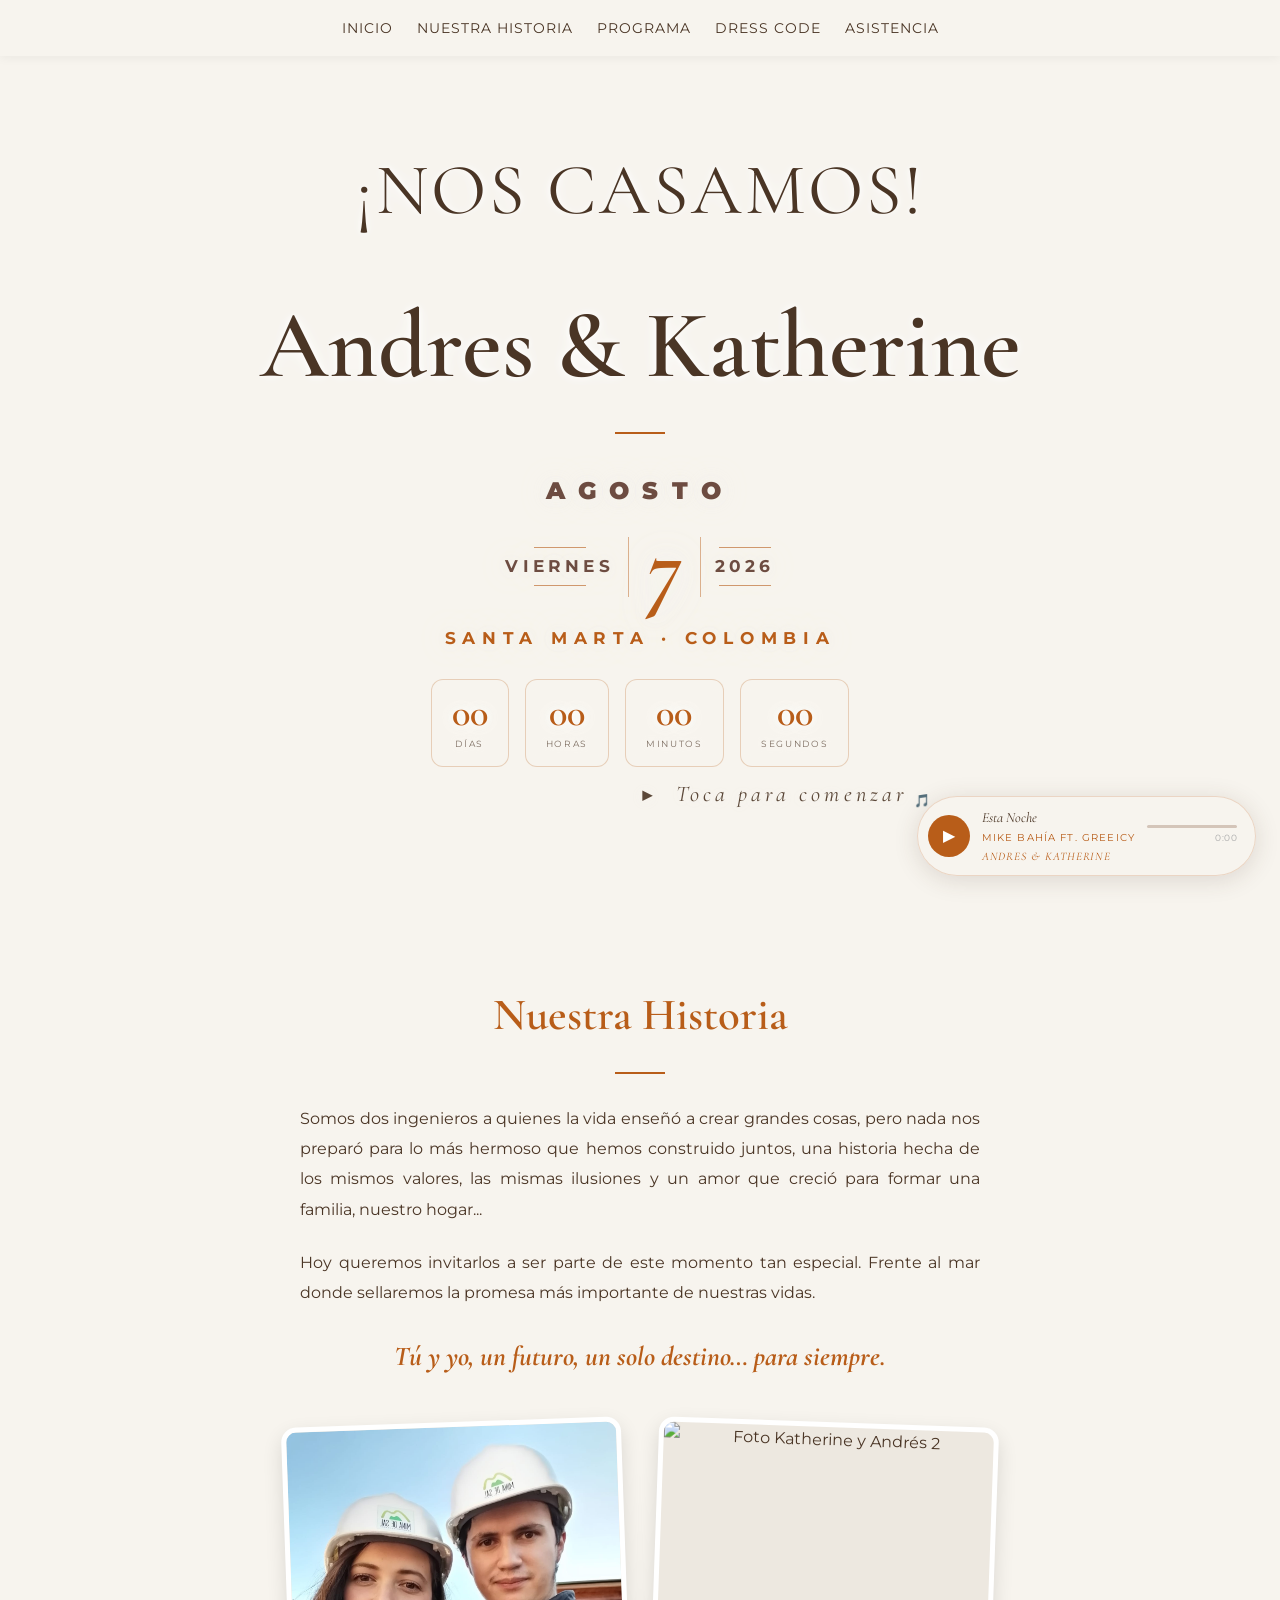
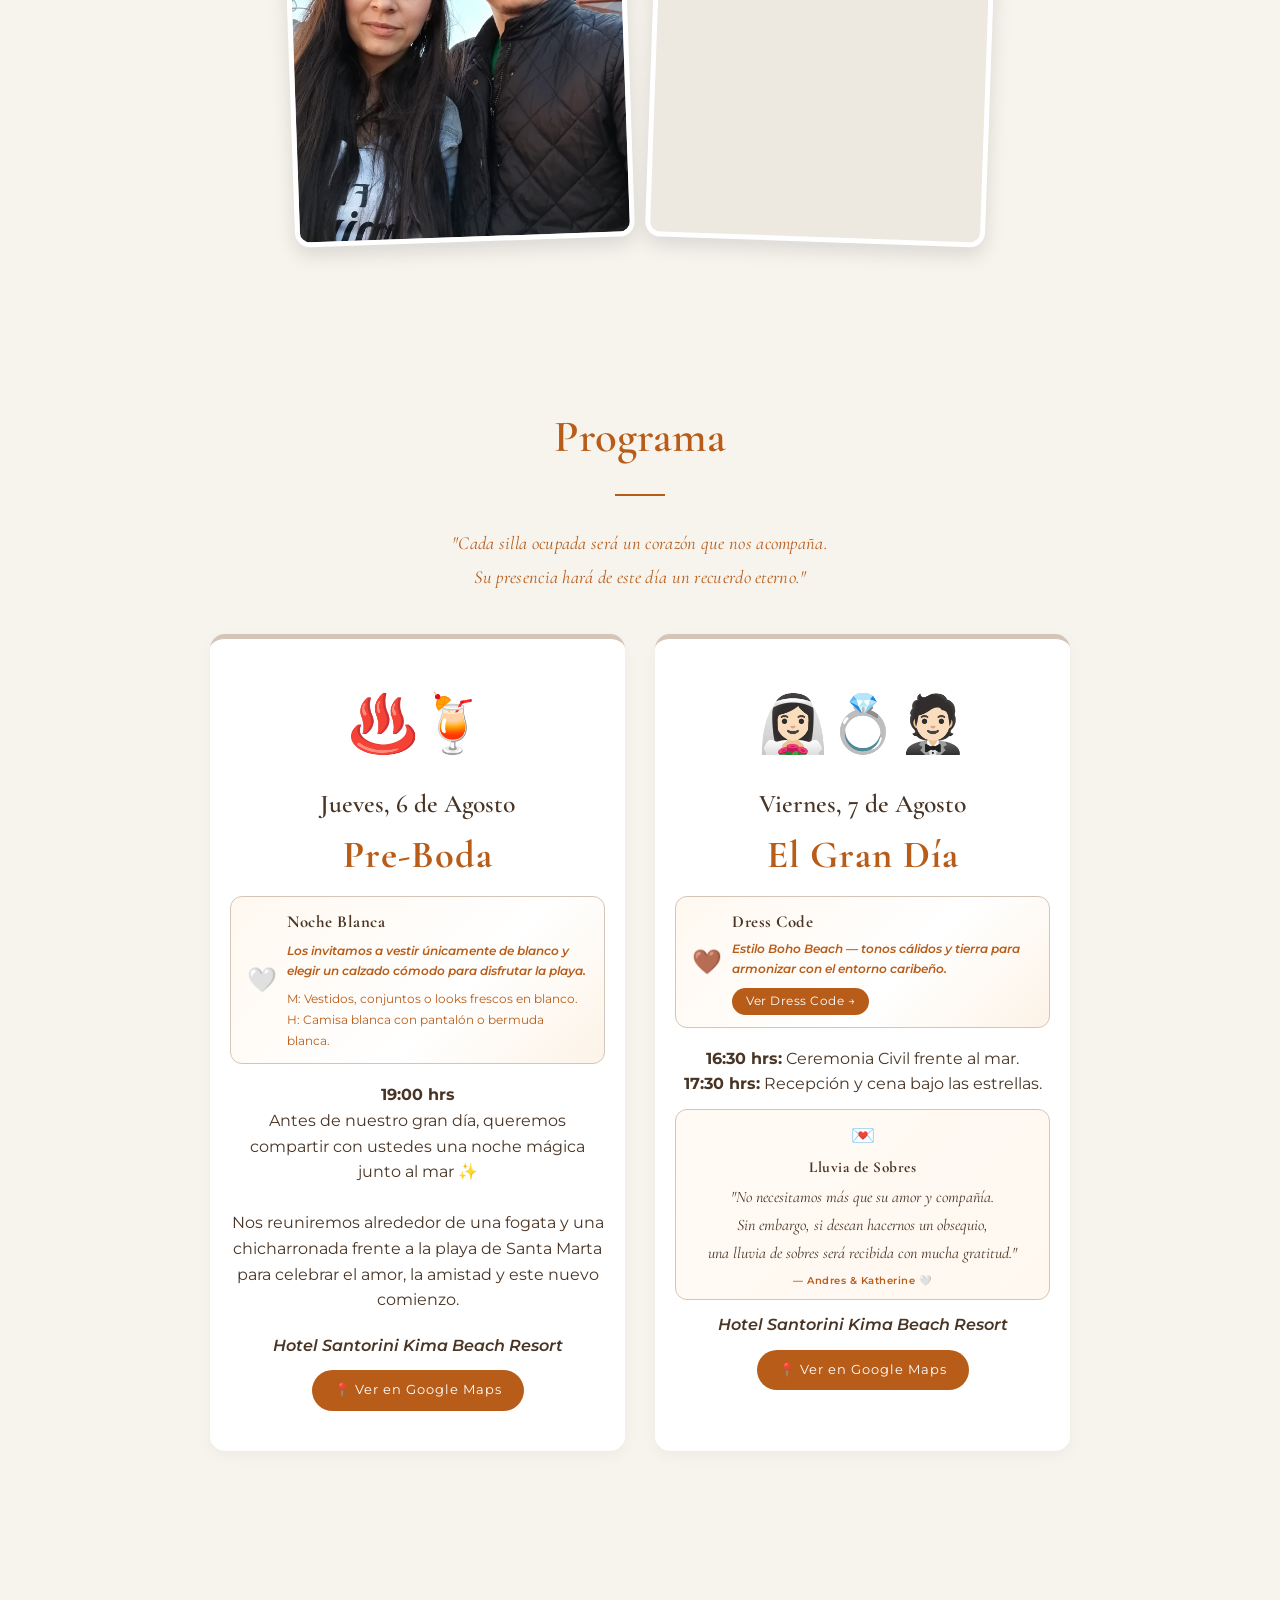
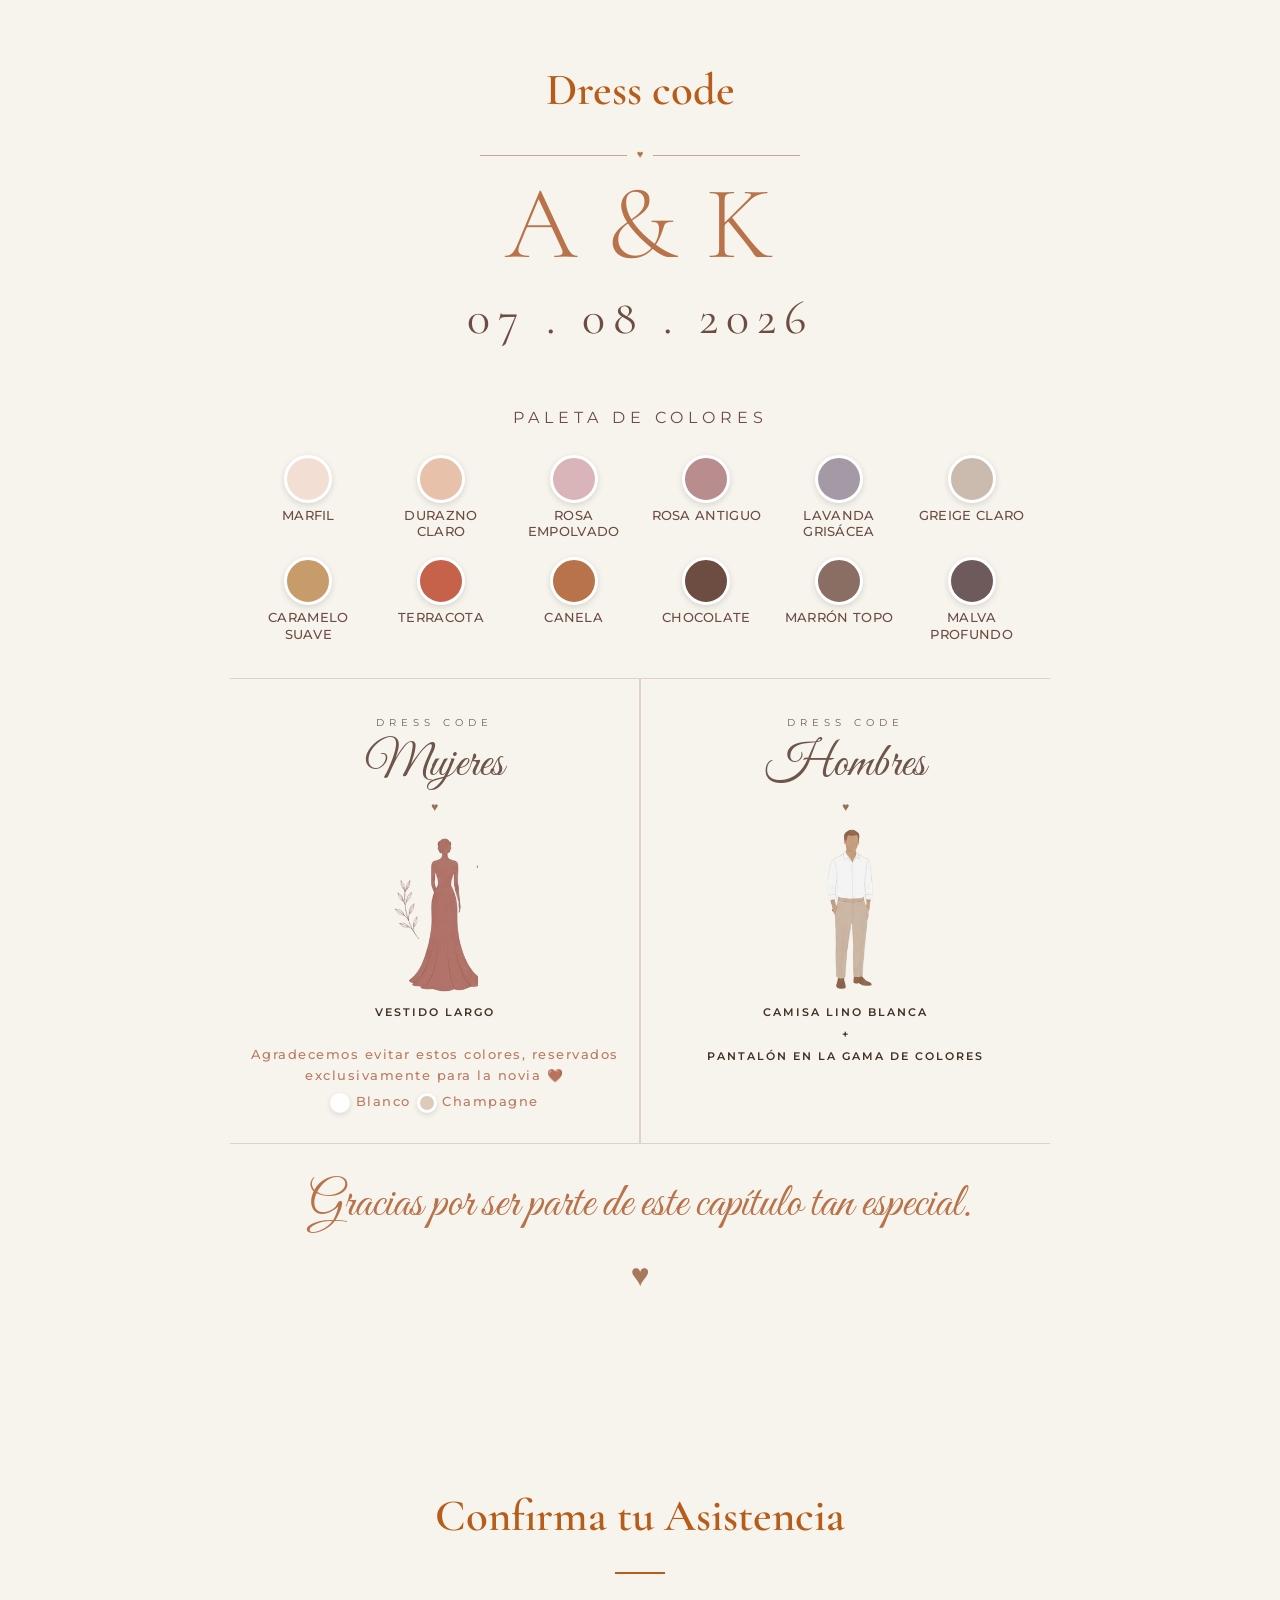
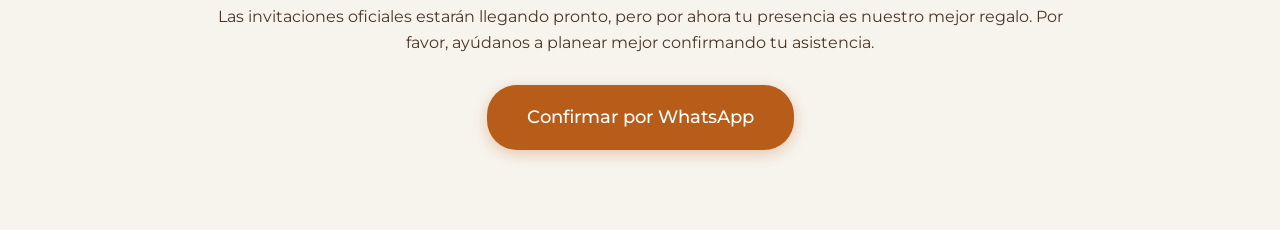
==== commit 93b501a0: "ajuste historia edress" ====
--- a/index.html
+++ b/index.html
@@ -92,8 +92,8 @@
         <h2 class="section-title">Nuestra Historia</h2>
         <div class="divider"></div>
         <div class="historia-texto">
-            <p>Somos dos ingenieros que, como si la vida hubiera alineado cada dato a nuestro favor, encontramos una conexión profunda, hecha de los mismos valores, de las mismas ilusiones y de un amor que ha crecido con cada paso. Así, casi sin darnos cuenta, comenzamos a construir no solo una relación, sino un hogar… una familia.</p>
-            <p>Hoy queremos invitarlos a ser parte de este momento tan especial: el inicio de nuestra vida juntos. Frente al mar, donde sellaremos nuestra promesa.</p>
+            <p>Somos dos ingenieros a quienes la vida enseñó a crear grandes cosas, pero nada nos preparó para lo más hermoso que hemos construido juntos, una historia hecha de los mismos valores, las mismas ilusiones y un amor que creció para formar una familia, nuestro hogar...</p>
+            <p>Hoy queremos invitarlos a ser parte de este momento tan especial. Frente al mar donde sellaremos la promesa más importante de nuestras vidas.</p>
             <p class="historia-frase">Tú y yo, un futuro, un solo destino… para siempre.</p>
         </div>
         <div class="galeria-pareja">
@@ -228,13 +228,7 @@
                 <div class="dc-header-hrule"><span class="dc-header-heart">♥</span></div>
                 <div class="dc-monogram">A & K</div>
                 <p class="dc-header-date">07 . 08 . 2026</p>
-                <p class="dc-color-note">
-    Agradecemos evitar el color blanco 
-    <span class="color-circle white"></span> 
-    y los tonos champagne 
-    <span class="color-circle champagne"></span> 
-     que son reservados exclusivamente para la novia 🤎
-</p>
+
             </div>
 
             <!-- PALETA 12 COLORES -->
@@ -266,7 +260,17 @@
                     <img src="img/siluetamujer.png" alt="Silueta mujer vestido largo"
                     style="height:168px; width:auto; object-fit:contain;">
                     <p class="dc-col-prenda">Vestido Largo</p>
-                    <p class="dc-col-desc">Te agradecemos elegir un vestido largo.</p>
+                    <p class="dc-color-note">
+    Agradecemos evitar estos colores, reservados exclusivamente para la novia 🤎
+    <span class="color-x-wrap">
+        <span class="color-circle white"></span>
+        <span class="color-x-label">Blanco</span>
+    </span>
+    <span class="color-x-wrap">
+        <span class="color-circle champagne"></span>
+        <span class="color-x-label">Champagne</span>
+    </span>
+</p>
                 </div>
 
                 <!-- Divisor central -->
--- a/styles.css
+++ b/styles.css
@@ -412,13 +412,12 @@
         .dc-header-date  { font-family: 'Cormorant Garamond', serif; font-size: 3rem; letter-spacing: 8px; color: #6D4C41; margin-top: 4px; }
        .dc-color-note{
     font-family: 'Montserrat', sans-serif;
-    font-size: 1rem;
+    font-size: 0.80rem;
     letter-spacing: 1.5px;
-    text-transform: uppercase;
     color: #B8745A;
     margin-top: 12px;
     opacity: 0.95;
-    font-weight: 700;
+    font-weight: 500;
     display: flex;
     align-items: center;
     justify-content: center;
@@ -427,8 +426,8 @@
 }
 
 .color-circle{
-    width: 40px;
-    height: 40px;
+    width: 20px;
+    height: 20px;
     border-radius: 50%;
     display: inline-block;
     border: 3px solid #fff; box-shadow: 0 2px 6px rgba(0,0,0,0.13);
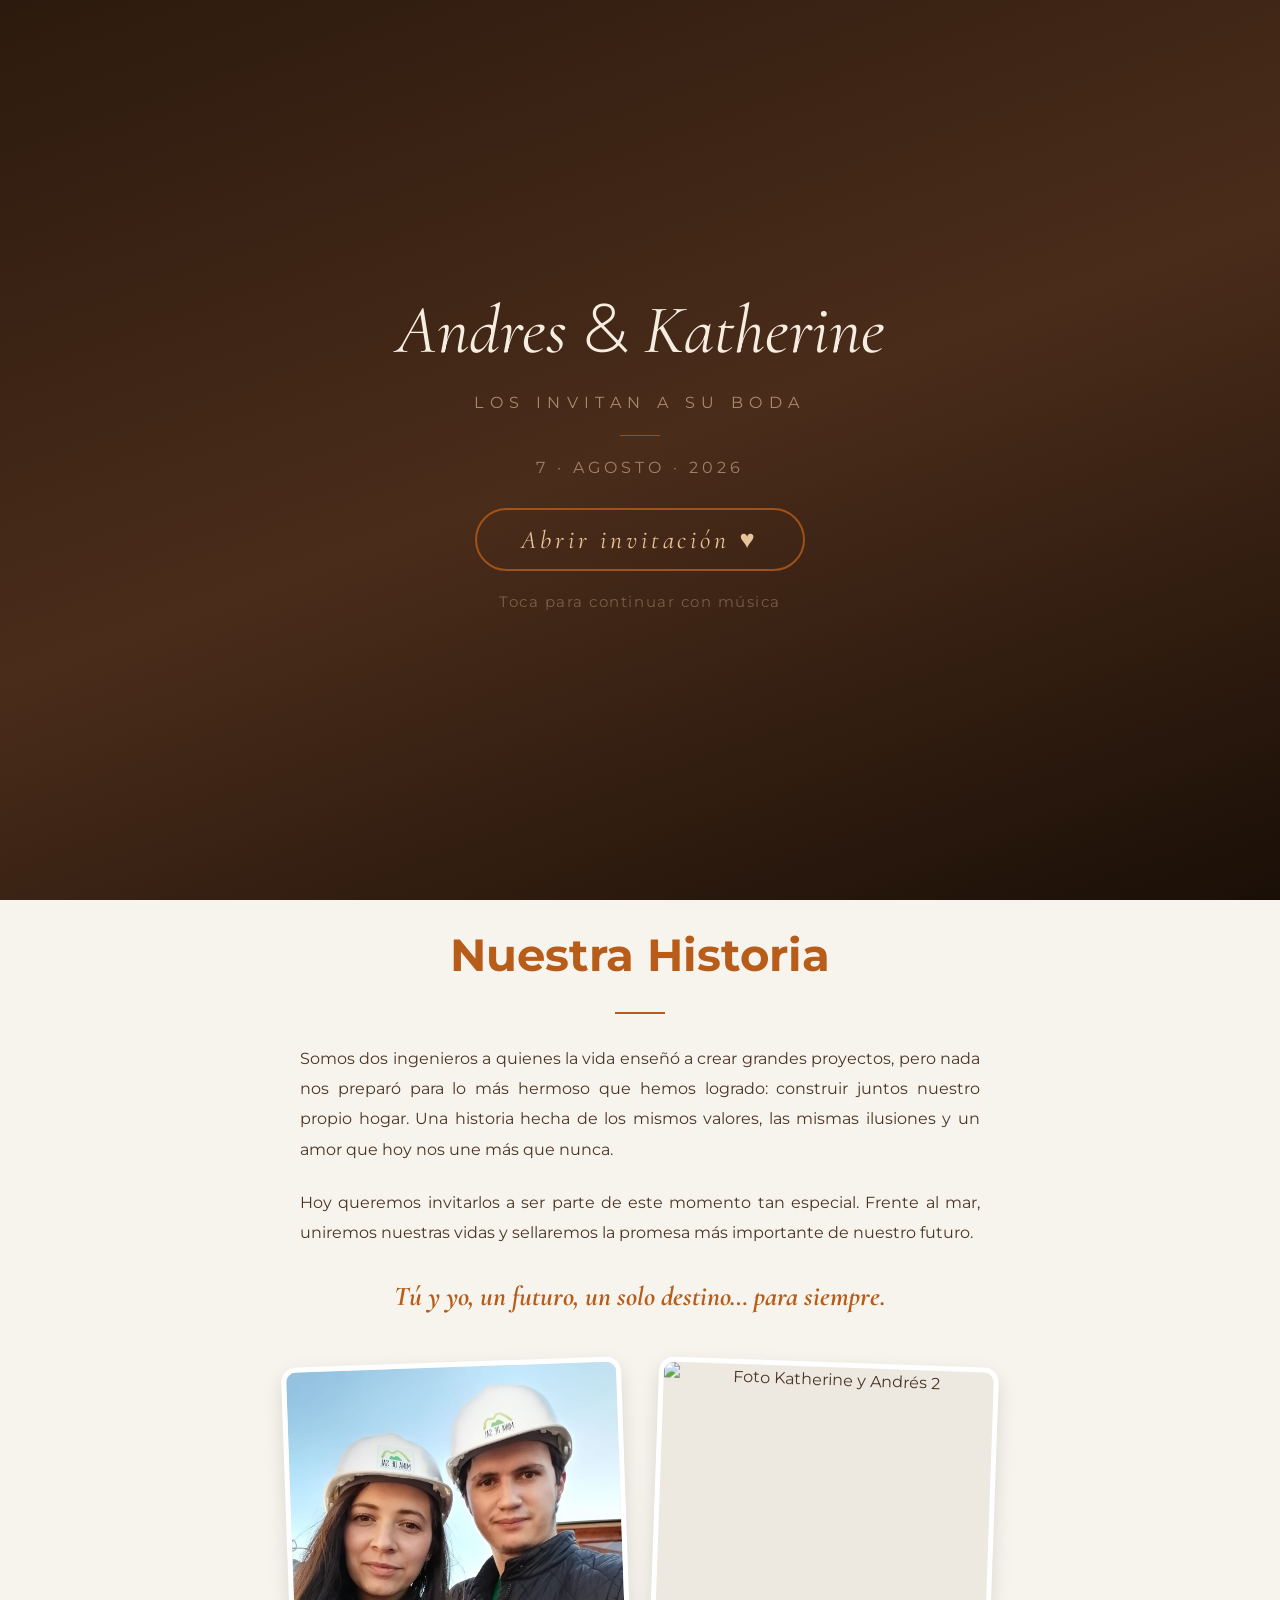
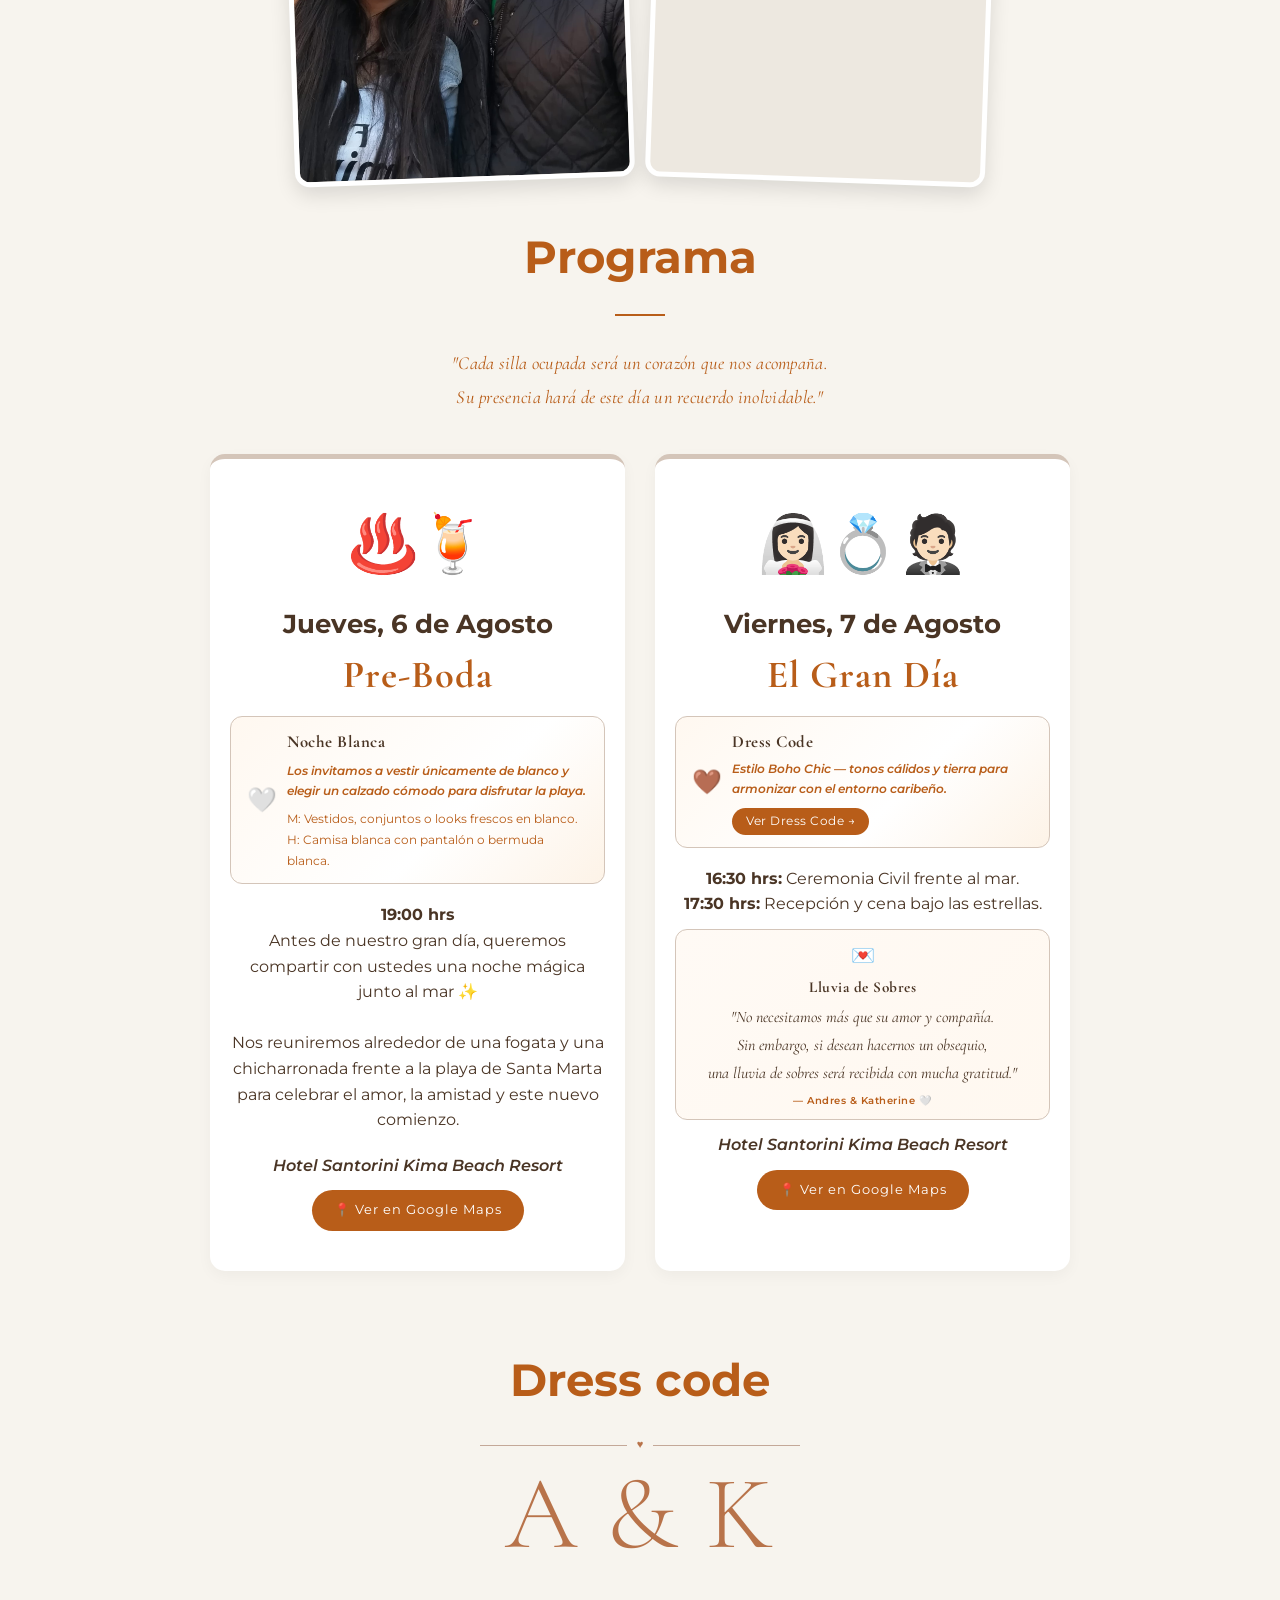
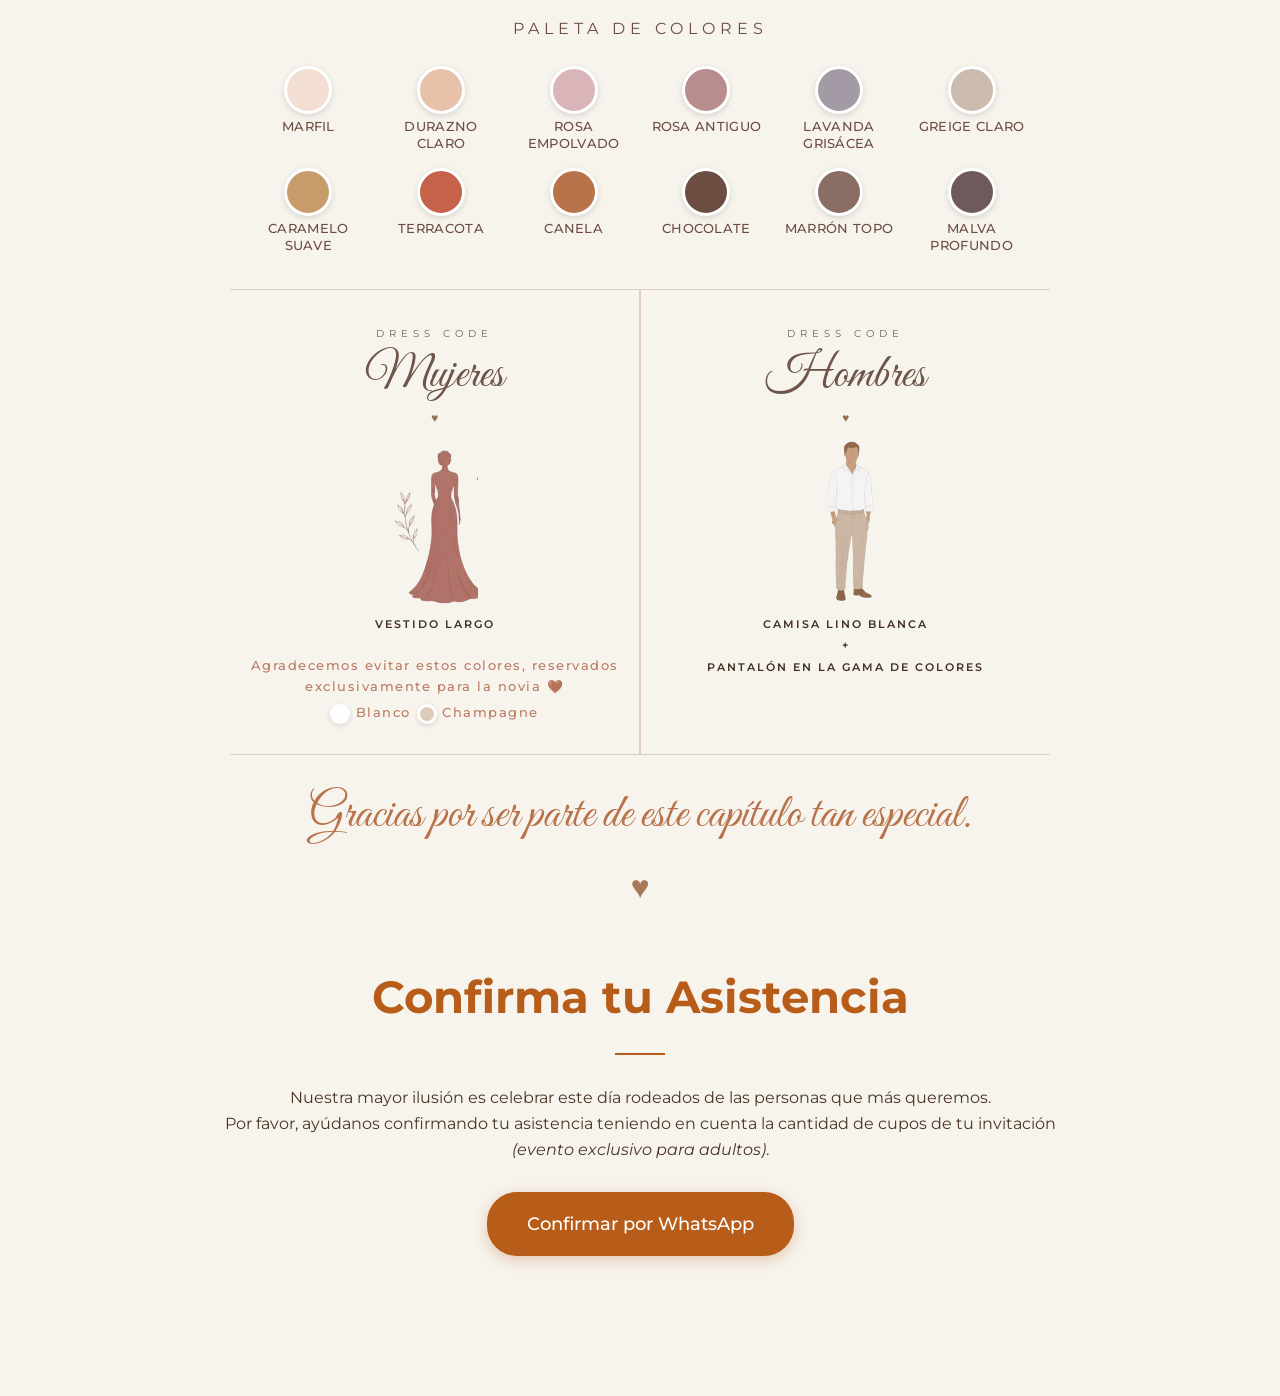
==== commit 4544e210: "Ajuste en Confirmar asistencia, historia, y portada invitación" ====
--- a/index.html
+++ b/index.html
@@ -13,6 +13,18 @@
 </head>
 <body>
 
+    <!-- PANTALLA DE BIENVENIDA -->
+    <div id="welcome-screen">
+        <div class="ws-content">
+            <p class="ws-names">Andres <span style="font-family: var(--font-text); font-weight: 300; font-style: normal;">&</span> Katherine</p>
+            <p class="ws-pre">Los invitan a su boda</p>
+            <div class="ws-divider"></div>
+            <p class="ws-sub">7 · Agosto · 2026</p>
+            <button id="ws-btn">Abrir invitación ♥</button>
+            <p class="ws-note">Toca para continuar con música</p>
+        </div>
+    </div>
+
     <nav>
         <a href="#inicio">Inicio</a>
         <a href="#historia">Nuestra Historia</a>
@@ -24,26 +36,66 @@
     <!-- CARRUSEL -->
     <section id="inicio">
         <div class="carousel-track">
-            <div class="carousel-slide slide-1 active"></div>
-            <div class="carousel-slide slide-2"></div>
-            <div class="carousel-slide slide-4"></div>
-            <div class="carousel-slide slide-5"></div>
-            <div class="carousel-slide slide-6"></div>
-            <div class="carousel-slide slide-7"></div>
-            <div class="carousel-slide slide-8"></div>
-            <div class="carousel-slide slide-9"></div>
-            <div class="carousel-slide slide-10"></div>
-            <div class="carousel-slide slide-11"></div>
-            <div class="carousel-slide slide-12"></div>
-            <div class="carousel-slide slide-13"></div>
-            <div class="carousel-slide slide-14"></div>
-            <div class="carousel-slide slide-15"></div>
-            <div class="carousel-slide slide-16"></div>
-            <div class="carousel-slide slide-17"></div>
-            <div class="carousel-slide slide-19"></div>
-            <div class="carousel-slide slide-20"></div>
-            <div class="carousel-slide slide-21"></div>
-            <div class="carousel-slide slide-22"></div>
+            <div class="carousel-slide active" style="--slide-bg: url('img/Arrodillada.JPG')">
+                <div class="slide-blur"></div><div class="slide-img"></div>
+            </div>
+            <div class="carousel-slide" style="--slide-bg: url('img/foto1.jpeg')">
+                <div class="slide-blur"></div><div class="slide-img"></div>
+            </div>
+            <div class="carousel-slide" style="--slide-bg: url('img/foto4.jpeg')">
+                <div class="slide-blur"></div><div class="slide-img"></div>
+            </div>
+            <div class="carousel-slide" style="--slide-bg: url('img/foto5.jpeg')">
+                <div class="slide-blur"></div><div class="slide-img"></div>
+            </div>
+            <div class="carousel-slide" style="--slide-bg: url('img/foto6.jpeg')">
+                <div class="slide-blur"></div><div class="slide-img"></div>
+            </div>
+            <div class="carousel-slide" style="--slide-bg: url('img/foto7.jpeg')">
+                <div class="slide-blur"></div><div class="slide-img"></div>
+            </div>
+            <div class="carousel-slide" style="--slide-bg: url('img/foto8.jpeg')">
+                <div class="slide-blur"></div><div class="slide-img"></div>
+            </div>
+            <div class="carousel-slide" style="--slide-bg: url('img/foto9.jpeg')">
+                <div class="slide-blur"></div><div class="slide-img"></div>
+            </div>
+            <div class="carousel-slide" style="--slide-bg: url('img/foto10.jpeg')">
+                <div class="slide-blur"></div><div class="slide-img"></div>
+            </div>
+            <div class="carousel-slide" style="--slide-bg: url('img/foto11.jpeg')">
+                <div class="slide-blur"></div><div class="slide-img"></div>
+            </div>
+            <div class="carousel-slide" style="--slide-bg: url('img/foto12.jpeg')">
+                <div class="slide-blur"></div><div class="slide-img"></div>
+            </div>
+            <div class="carousel-slide" style="--slide-bg: url('img/foto13.jpeg')">
+                <div class="slide-blur"></div><div class="slide-img"></div>
+            </div>
+            <div class="carousel-slide" style="--slide-bg: url('img/foto14.jpeg')">
+                <div class="slide-blur"></div><div class="slide-img"></div>
+            </div>
+            <div class="carousel-slide" style="--slide-bg: url('img/foto15.jpeg')">
+                <div class="slide-blur"></div><div class="slide-img"></div>
+            </div>
+            <div class="carousel-slide" style="--slide-bg: url('img/foto16.jpeg')">
+                <div class="slide-blur"></div><div class="slide-img"></div>
+            </div>
+            <div class="carousel-slide" style="--slide-bg: url('img/foto17.jpeg')">
+                <div class="slide-blur"></div><div class="slide-img"></div>
+            </div>
+            <div class="carousel-slide" style="--slide-bg: url('img/foto19.jpeg')">
+                <div class="slide-blur"></div><div class="slide-img"></div>
+            </div>
+            <div class="carousel-slide" style="--slide-bg: url('img/foto20.jpeg')">
+                <div class="slide-blur"></div><div class="slide-img"></div>
+            </div>
+            <div class="carousel-slide" style="--slide-bg: url('img/foto23.jpeg')">
+                <div class="slide-blur"></div><div class="slide-img"></div>
+            </div>
+            <div class="carousel-slide" style="--slide-bg: url('img/Beso.png')">
+                <div class="slide-blur"></div><div class="slide-img"></div>
+            </div>
         </div>
 
         <!-- Hint: desaparece al primer clic -->
@@ -92,8 +144,8 @@
         <h2 class="section-title">Nuestra Historia</h2>
         <div class="divider"></div>
         <div class="historia-texto">
-            <p>Somos dos ingenieros a quienes la vida enseñó a crear grandes cosas, pero nada nos preparó para lo más hermoso que hemos construido juntos, una historia hecha de los mismos valores, las mismas ilusiones y un amor que creció para formar una familia, nuestro hogar...</p>
-            <p>Hoy queremos invitarlos a ser parte de este momento tan especial. Frente al mar donde sellaremos la promesa más importante de nuestras vidas.</p>
+            <p>Somos dos ingenieros a quienes la vida enseñó a crear grandes proyectos, pero nada nos preparó para lo más hermoso que hemos logrado: construir juntos nuestro propio hogar. Una historia hecha de los mismos valores, las mismas ilusiones y un amor que hoy nos une más que nunca.</p>
+            <p>Hoy queremos invitarlos a ser parte de este momento tan especial. Frente al mar, uniremos nuestras vidas y sellaremos la promesa más importante de nuestro futuro.</p>
             <p class="historia-frase">Tú y yo, un futuro, un solo destino… para siempre.</p>
         </div>
         <div class="galeria-pareja">
@@ -119,7 +171,7 @@
             letter-spacing: 0.3px;
         ">
             "Cada silla ocupada será un corazón que nos acompaña.<br>
-            Su presencia hará de este día un recuerdo eterno."
+            Su presencia hará de este día un recuerdo inolvidable."
         </p>
 
         <div class="programa-container">
@@ -177,7 +229,7 @@
                     <span style="font-size: 1.5rem; flex-shrink:0;">🤎</span>
                     <div style="text-align:left;">
                         <p style="font-family: var(--font-title); font-size: 1.05rem; font-weight: 700; color: var(--text-color); margin: 0 0 4px; letter-spacing: 0.5px;">Dress Code</p>
-                        <p style="font-size: 0.72rem; color: var(--accent-color); margin: 0 0 8px; font-style: italic; font-weight: 600; line-height: 1.7;">Estilo Boho Beach — tonos cálidos y tierra para armonizar con el entorno caribeño.</p>
+                        <p style="font-size: 0.72rem; color: var(--accent-color); margin: 0 0 8px; font-style: italic; font-weight: 600; line-height: 1.7;">Estilo Boho Chic — tonos cálidos y tierra para armonizar con el entorno caribeño.</p>
                         <a href="#dress-code" style="display:inline-block; font-size: 0.72rem; color: #fff; background: var(--accent-color); padding: 4px 14px; border-radius: 20px; text-decoration: none; font-family: var(--font-text); letter-spacing: 0.5px;">Ver Dress Code →</a>
                     </div>
                 </div>
@@ -227,7 +279,6 @@
                 
                 <div class="dc-header-hrule"><span class="dc-header-heart">♥</span></div>
                 <div class="dc-monogram">A & K</div>
-                <p class="dc-header-date">07 . 08 . 2026</p>
 
             </div>
 
@@ -304,9 +355,10 @@
     <section id="rsvp">
         <h2 class="section-title">Confirma tu Asistencia</h2>
         <div class="divider"></div>
-        <p>Las invitaciones oficiales estarán llegando pronto, pero por ahora tu presencia es nuestro mejor regalo. Por favor, ayúdanos a planear mejor confirmando tu asistencia.</p>
-        <a href="https://wa.me/573222176492?text=¡Hola!%20Qué%20emoción,%20confirmo%20mi%20asistencia%20a%20la%20boda%20de%20Katherine%20y%20Andrés.%20Mi%20nombre%20es:%20" class="btn-whatsapp" target="_blank">
-            Confirmar por WhatsApp
+        <p>Nuestra mayor ilusión es celebrar este día rodeados de las personas que más queremos.
+        <br>Por favor, ayúdanos confirmando tu asistencia teniendo en cuenta la cantidad de cupos de tu invitación <em>(evento exclusivo para adultos)</em>.</p>
+        <a href="https://api.whatsapp.com/send?phone=573222176492&text=%C2%A1Hola%20Andr%C3%A9s%20y%20Katherine!%20%E2%9D%A4%EF%B8%8F%20All%C3%AD%20estar%C3%A9%20para%20celebrar%20con%20ustedes.%20Mi%20nombre%20es%3A%20%5Bnombre%5D%20y%20asistir%C3%A9%20con%20%5Bn%C3%BAmero%5D%20acompa%C3%B1antes." class="btn-whatsapp" target="_blank">
+        Confirmar por WhatsApp
         </a>
     </section>
 
--- a/styles.css
+++ b/styles.css
@@ -14,9 +14,10 @@
             background-color: var(--bg-color);
             color: var(--text-color);
             line-height: 1.6;
-        }
-
-        h1, h2, h3, h4 { font-family: var(--font-title); font-weight: 600; }
+            padding-bottom: 120px;
+        }
+
+        
 
         nav {
             position: fixed;
@@ -42,7 +43,7 @@
         nav a:hover { color: var(--accent-color); }
 
         section {
-            padding: 80px 20px;
+            padding: 20px 20px;
             max-width: 900px;
             margin: 0 auto;
             text-align: center;
@@ -59,6 +60,7 @@
             overflow: hidden;
             padding-top: 60px;
             max-width: 100%;
+            padding-bottom: 6rem;
         }
 
         .carousel-track { position: absolute; inset: 0; z-index: 0; }
@@ -72,11 +74,11 @@
         }
 
         /* Fondo difuminado — llena espacios laterales en fotos verticales */
-        .carousel-slide::before {
-            content: '';
+        /* Fondo difuminado */
+        .slide-blur {
             position: absolute;
             inset: -20px;
-            background-image: inherit;
+            background-image: var(--slide-bg);
             background-size: cover;
             background-position: center;
             filter: blur(18px) brightness(0.55) saturate(0.75);
@@ -84,12 +86,11 @@
             z-index: 0;
         }
 
-        /* Foto principal centrada y completa — sin recortar */
-        .carousel-slide::after {
-            content: '';
+        /* Foto principal */
+        .slide-img {
             position: absolute;
             inset: 0;
-            background-image: inherit;
+            background-image: var(--slide-bg);
             background-size: contain;
             background-position: center;
             background-repeat: no-repeat;
@@ -114,8 +115,9 @@
         /* Hint visual — invita al usuario a interactuar */
         .touch-hint {
             position: absolute;
-            bottom: 5.5rem;
+            bottom:1.5rem;
             left: 50%;
+            transform: translateX(-50%);
             font-family: var(--font-title);
             font-style: italic;
             font-size: 1.4rem;
@@ -141,7 +143,7 @@
         /* ── FLECHA DE SCROLL ── */
         .scroll-arrow {
             position: absolute;
-            bottom: 2rem;
+            bottom: 1rem;
             left: 50%;
             transform: translateX(-50%);
             z-index: 10;
@@ -186,27 +188,6 @@
           o URLs externas. Añade o quita slides según necesites.
         */
         /* ── 23 slides ── */
-        .slide-1  { background-image: url('img/Arrodillada.JPG'); }
-        .slide-2  { background-image: url('img/foto1.jpeg'); }
-        .slide-4  { background-image: url('img/foto4.jpeg'); }
-        .slide-5  { background-image: url('img/foto5.jpeg'); }
-        .slide-6  { background-image: url('img/foto6.jpeg'); }
-        .slide-7  { background-image: url('img/foto7.jpeg'); }
-        .slide-8  { background-image: url('img/foto8.jpeg'); }
-        .slide-9  { background-image: url('img/foto9.jpeg'); }
-        .slide-10 { background-image: url('img/foto10.jpeg'); }
-        .slide-11 { background-image: url('img/foto11.jpeg'); }
-        .slide-12 { background-image: url('img/foto12.jpeg'); }
-        .slide-13 { background-image: url('img/foto13.jpeg'); }
-        .slide-14 { background-image: url('img/foto14.jpeg'); }
-        .slide-15 { background-image: url('img/foto15.jpeg'); }
-        .slide-16 { background-image: url('img/foto16.jpeg'); }
-        .slide-17 { background-image: url('img/foto17.jpeg'); }
-        .slide-19 { background-image: url('img/foto19.jpeg'); }
-        .slide-20 { background-image: url('img/foto20.jpeg'); }
-        .slide-21 { background-image: url('img/foto23.jpeg'); }
-        .slide-22 { background-image: url('img/Beso.png'); }
-
         .hero-content {
             position: relative;
             z-index: 2;
@@ -215,15 +196,15 @@
             align-items: center;
             padding-top: 20px;
             text-shadow:
-                0 0 6px rgba(255,255,255,0.95),
-                0 0 14px rgba(255,255,255,0.75),
-                0 0 24px rgba(255,255,255,0.45);
-        }
-
-        #inicio h1 { font-size: 6rem; margin-bottom: 10px; color: var(--text-color); }
-        #inicio h2 { font-size: 4.5rem; font-weight: 400; letter-spacing: 3px; margin-bottom: 20px; }
-
-        .fecha-lugar { /* contenedor principal */ }
+                0 0 8px rgba(255,255,255,1),
+                0 0 20px rgba(255,255,255,0.95),
+                0 0 40px rgba(255,255,255,0.8),
+                0 0 60px rgba(255,255,255,0.5);
+        }
+
+        #inicio h1 { font-size: 3.5rem; margin-bottom: 10px; color: var(--text-color); }
+        #inicio h2 { font-size: 2.5rem; font-weight: 600; letter-spacing: 3px; margin-bottom: 20px; }
+
 
         /* Fecha estilo elegante */
         .fecha-elegante {
@@ -306,7 +287,7 @@
         .divider { width: 50px; height: 2px; background-color: var(--accent-color); margin: 0 auto 30px auto; }
 
         /* ── HISTORIA ── */
-        .historia-texto { max-width: 680px; margin: 0 auto; text-align: justify; hyphens: auto; }
+        .historia-texto { max-width: 680px; margin: 0 auto; text-align: justify;}
         .historia-texto p { margin-bottom: 1.4em; font-size: 1rem; line-height: 1.9; color: var(--text-color); }
         .historia-frase {
             font-family: var(--font-title);
@@ -361,7 +342,7 @@
             padding: 14px 20px; min-width: 72px; text-align: center;
         }
         .countdown-num { font-family: var(--font-title); font-size: 2.4rem; font-weight: 600; color: var(--accent-color); line-height: 1; display: block; }
-        .countdown-label { font-family: var(--font-text); font-size: 0.58rem; letter-spacing: 0.18em; text-transform: uppercase; color: var(--text-color); opacity: 0.7; margin-top: 4px; display: block; }
+        .countdown-label { font-family: var(--font-text); font-size: 0.58rem; letter-spacing: 0em; text-transform: uppercase; color: var(--text-color); opacity: 0.7; margin-top: 4px; display: block; }
 
         /* ── REPRODUCTOR ── */
         #music-player {
@@ -396,7 +377,7 @@
         /* ================================================
            DRESS CODE — diseño fiel a la tarjeta
         ================================================ */
-        #dress-code { max-width: 860px; padding: 80px 20px; }
+        #dress-code { max-width: 860px; padding: 10px 20px; }
 
 
 
@@ -477,71 +458,179 @@
         /* ── RESPONSIVE ── */
         @media (max-width: 768px) {
 
-            /* ── FIX 1: HERO ──
-               El #inicio usa justify-content:center pero la nav fija tapa el contenido.
-               Solución: empujar el hero-content con padding-top igual a la altura de la nav. */
-            #inicio {
-                padding-top: 0;
-                justify-content: center;
-            }
-            .hero-content {
-                width: 100%;
-                padding-top: 80px;   /* compensa la nav fija (~70px) + holgura */
-                padding-bottom: 16px;
-                box-sizing: border-box;
-            }
-
-            .hero-content h2 {
-                font-size: 0.5rem;
-            }
-
-            /* ── FIX 1b: "Toca para comenzar"
-               Estaba en bottom:5.5rem lo que lo montaba sobre el contador.
-               Lo subimos al tope, debajo de la nav. */
-            .touch-hint {
-                bottom: auto;
-                top: 76px;
-                font-size: 1rem;
-            }
-
-            /* ── FIX 1c: Countdown — evitar que "Segundos" se baje a una segunda fila */
-            .countdown-wrapper {
-                flex-wrap: nowrap;
-                gap: 5px;
-            }
-            .countdown-item {
-                padding: 10px 8px;
-                min-width: 0;
-                flex: 1;
-            }
-            .countdown-num  { font-size: 1.3rem; }
-            .countdown-label { font-size: 0.6rem; }
-
-            /* ── FIX 2: HISTORIA — padding para que "destino" no se corte feo */
-            .historia-frase {
-                padding-left: 28px;
-                padding-right: 28px;
-            }
-
-            /* resto de reglas originales */
-            #inicio h1 { font-size: 3rem; }
-            #inicio h2 { font-size: 1.8rem; letter-spacing: 2px; }
-            nav { padding: 10px 0; display: flex; flex-wrap: wrap; justify-content: center; }
-            nav a { margin: 5px 10px; }
-            .programa-container { flex-direction: column; gap: 20px; }
-            .galeria-pareja { flex-direction: column; align-items: center; gap: 20px; }
-            .galeria-pareja img { width: 90vw; max-width: 360px; height: 300px; transform: rotate(0deg) !important; }
-            #music-player { bottom: 14px; right: 14px; padding: 8px 14px 8px 8px; }
-            .music-progress-wrap { display: none; }
-            .music-title { max-width: 120px; }
-            .dc-flor-left, .dc-flor-right { width: 110px; }
-            .dc-monogram { font-size: 3.8rem; }
-            .dc-bottom { flex-direction: column; }
-            .dc-col-right { border-left: none; border-top: 1px solid #e2cfc5; }
-            .dc-mini-col { position: static; transform: none; flex-direction: row; justify-content: center; }
-            .dc-center-div { display: none; }
-            .dc-fotos-strip { height: 140px; }
-            .dc-paleta-row { grid-template-columns: repeat(4, 1fr) !important; gap: 10px !important; padding: 10px 12px 24px !important; }
-            .dc-p-swatch { width: 36px !important; height: 36px !important; }
-            .dc-p-name { font-size: 0.55rem !important; letter-spacing: 0 !important; }
-        }
+    /* ── HERO ── */
+        #inicio {
+            padding-top: 0;
+            justify-content: flex-start;
+            min-height: 0;
+            height: auto;
+        }
+        .hero-content {
+            width: 100%;
+            padding-top: 100px;
+            padding-bottom: 8px;
+            box-sizing: border-box;
+                text-shadow:
+                0 0 8px rgba(255,255,255,1),
+                0 0 20px rgba(255,255,255,0.95),
+                0 0 40px rgba(255,255,255,0.8),
+                0 0 60px rgba(255,255,255,0.5);
+        }
+
+        #inicio h1 { font-size: 2.4rem; margin-bottom: 4px; }
+        #inicio h2 { font-size: 1.8rem; letter-spacing: 2px; margin-bottom: 4px; font-weight: 900;}
+
+        .fecha-elegante  { margin-top: 4px; gap: 2px; }
+        .fecha-mes-top   { margin-bottom: 4px; font-size: 0.95rem;}
+        .fecha-lugar-sub { margin-top: 4px; font-size: 0.65rem;}
+        .fecha-num-grande { font-size: 4.2rem; padding: 0 12px; }
+
+        /* ── COUNTDOWN ── */
+        .countdown-wrapper { flex-wrap: wrap; gap: 10px; justify-content: center; margin-top: 6px; }
+        .countdown-item    { padding: 10px 14px; min-width: 100px; flex: none; }
+        .countdown-label   { font-size: 0.52rem; letter-spacing: 0 !important; }
+        .countdown-num     { font-size: 1.8rem; }
+
+        /* ── TOUCH HINT ── */
+        .touch-hint {
+            top: auto;
+            bottom: 3rem;
+            font-size: 1.2rem;
+            transform: translateX(-50%);
+        }
+
+        .scroll-arrow {
+            bottom: 2.2rem;
+        }
+
+        .scroll-arrow span {
+            font-size: 1.6rem;
+            letter-spacing: 0.02em;
+            white-space: nowrap;
+            margin-bottom: 5px;
+        }
+        /* ── CARRUSEL iOS/Android ── */
+        .slide-img  { background-size: cover; background-position: center top; }
+        .slide-blur { background-size: cover; }
+
+        /* ── HISTORIA ── */
+        .historia-frase {
+            padding-left: 28px;
+            padding-right: 28px;
+        }
+
+        /* ── NAV ── */
+        nav { padding: 10px 0; display: flex; flex-wrap: wrap; justify-content: center; }
+        nav a { margin: 5px 10px; }
+
+        /* ── PROGRAMA ── */
+        .programa-container { flex-direction: column; gap: 20px; }
+
+        /* ── GALERÍA ── */
+        .galeria-pareja { flex-direction: column; align-items: center; gap: 20px; }
+        .galeria-pareja img { width: 90vw; max-width: 360px; height: 300px; transform: rotate(0deg) !important; }
+
+        /* ── REPRODUCTOR ── */
+        #music-player {
+            bottom: 0;
+            right: 0;
+            left: 0;
+            width: 100%;
+            border-radius: 0;
+            border-top: 1px solid rgba(184,93,25,0.2);
+            border-bottom: none;
+            border-left: none;
+            border-right: none;
+            padding: 10px 20px;
+            justify-content: space-between;
+            box-shadow: 0 -4px 20px rgba(74,53,37,0.1);
+        }
+        .music-title { max-width: 180px; }
+        .music-progress-wrap { display: flex; width: 80px; }
+
+        /* ── DRESS CODE ── */
+        .dc-flor-left, .dc-flor-right { width: 110px; }
+        .dc-monogram { font-size: 3.8rem; }
+        .dc-bottom { flex-direction: column; }
+        .dc-col-right { border-left: none; border-top: 1px solid #e2cfc5; }
+        .dc-mini-col { position: static; transform: none; flex-direction: row; justify-content: center; }
+        .dc-center-div { display: none; }
+        .dc-fotos-strip { height: 140px; }
+        .dc-paleta-row { grid-template-columns: repeat(4, 1fr) !important; gap: 10px !important; padding: 10px 12px 24px !important; }
+        .dc-p-swatch { width: 36px !important; height: 36px !important; }
+        .dc-p-name { font-size: 0.55rem !important; letter-spacing: 0 !important; }
+    }
+        /* ── WELCOME SCREEN ── */
+        #welcome-screen {
+            position: fixed;
+            inset: 0;
+            z-index: 9999;
+            background: linear-gradient(160deg, #2c1a0e 0%, #4a2c1a 50%, #1a0f07 100%);
+            display: flex;
+            align-items: center;
+            justify-content: center;
+            transition: opacity 0.8s ease;
+        }
+        #welcome-screen.hidden {
+            opacity: 0;
+            pointer-events: none;
+        }
+        .ws-content {
+            text-align: center;
+            padding: 2rem;
+            display: flex;
+            flex-direction: column;
+            align-items: center;
+            gap: 1.2rem;
+        }
+        .ws-pre {
+            font-family: var(--font-text);
+            font-size: 1rem;
+            letter-spacing: 0.4em;
+            text-transform: uppercase;
+            color: rgba(230,200,170,0.6);
+        }
+        .ws-names {
+            font-family: var(--font-title);
+            font-size: 4.3rem;
+            font-style: italic;
+            color: #f5ede0;
+            line-height: 1.2;
+        }
+        .ws-divider {
+            width: 40px;
+            height: 1px;
+            background: rgba(184,93,25,0.7);
+        }
+        .ws-sub {
+            font-family: var(--font-text);
+            font-size: 1rem;
+            letter-spacing: 0.25em;
+            text-transform: uppercase;
+            color: rgba(230,200,170,0.55);
+        }
+        #ws-btn {
+            margin-top: 0.5rem;
+            background: transparent;
+            border: 2px solid rgba(184,93,25,0.8);
+            color: #e8c49a;
+            font-family: var(--font-title);
+            font-style: italic;
+            font-size: 1.6rem;
+            letter-spacing: 0.15em;
+            padding: 14px 44px;
+            border-radius: 40px;
+            cursor: pointer;
+            transition: all 0.3s ease;
+        }
+        #ws-btn:hover {
+            background: rgba(184,93,25,0.2);
+            border-color: rgba(184,93,25,1);
+            color: #f5ede0;
+        }
+        .ws-note {
+            font-family: var(--font-text);
+            font-size: 0.95rem;
+            color: rgba(230,200,170,0.35);
+            letter-spacing: 0.1em;
+        }
